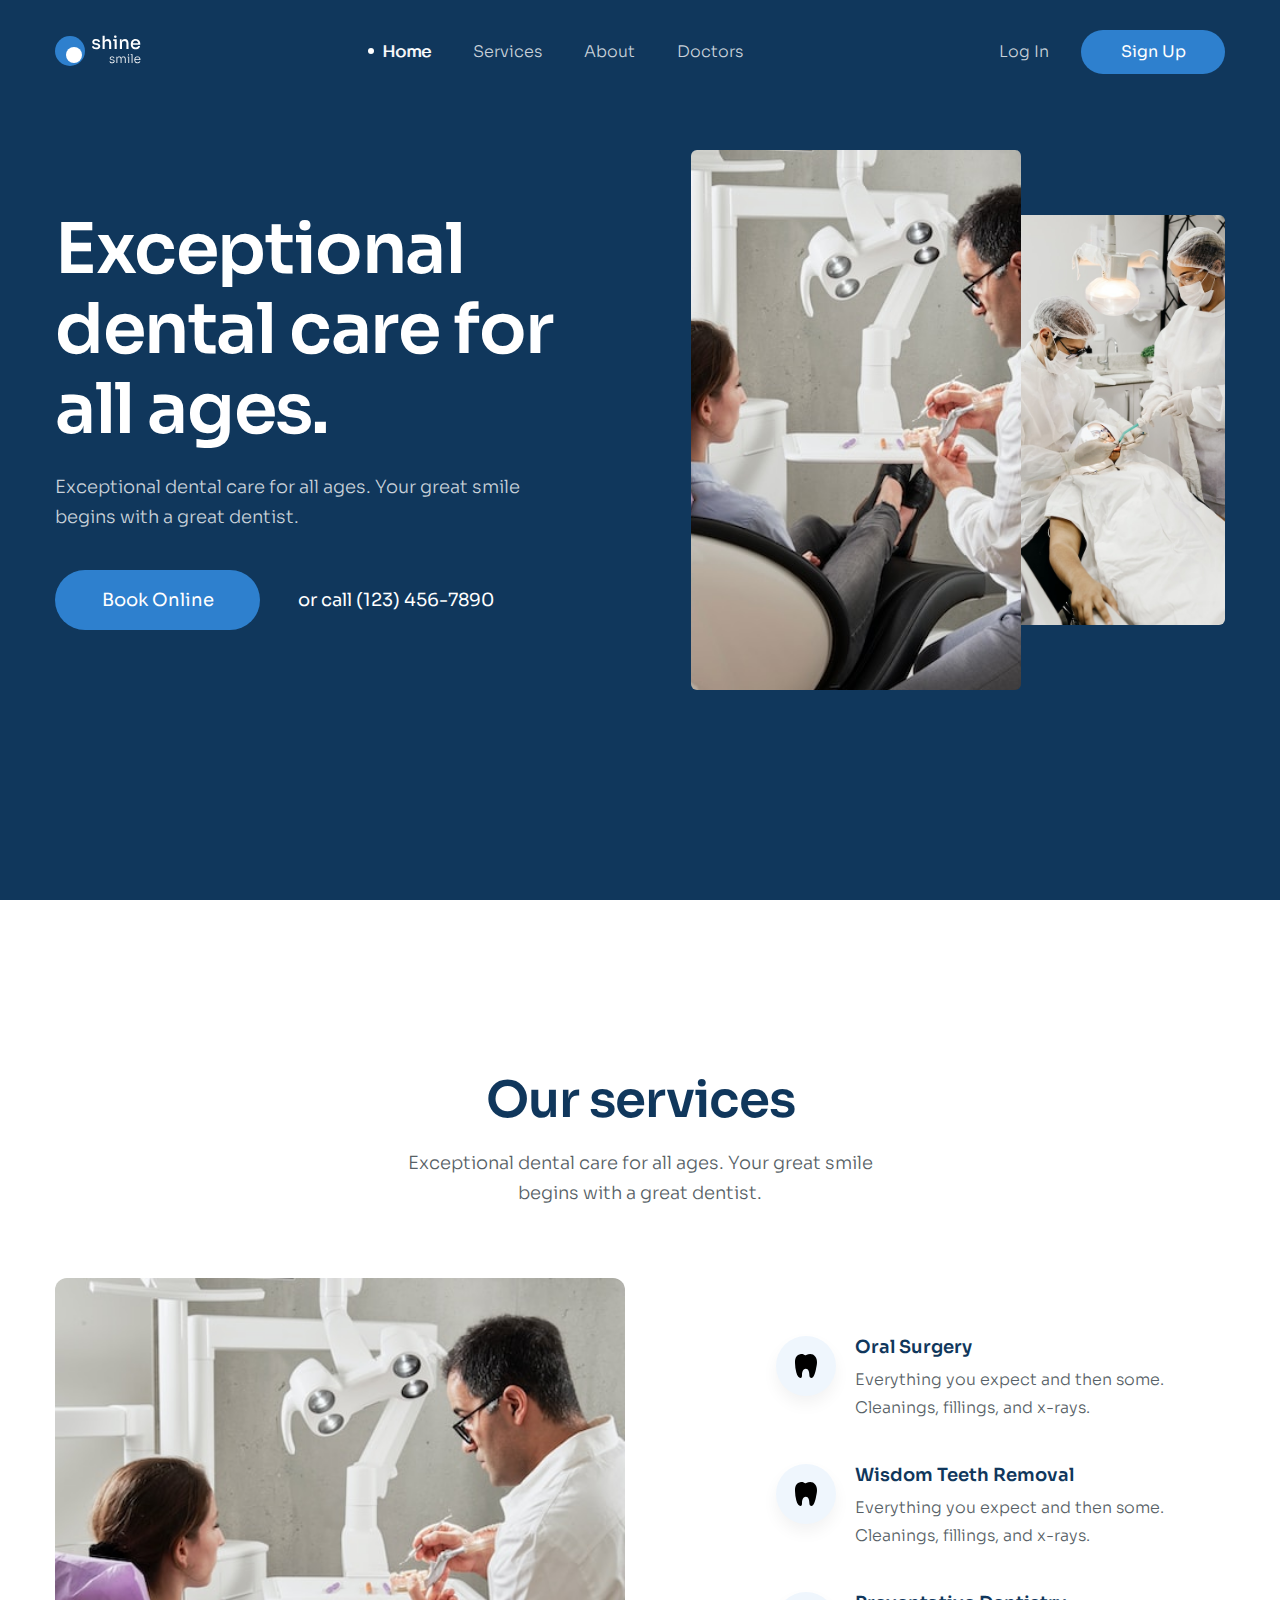
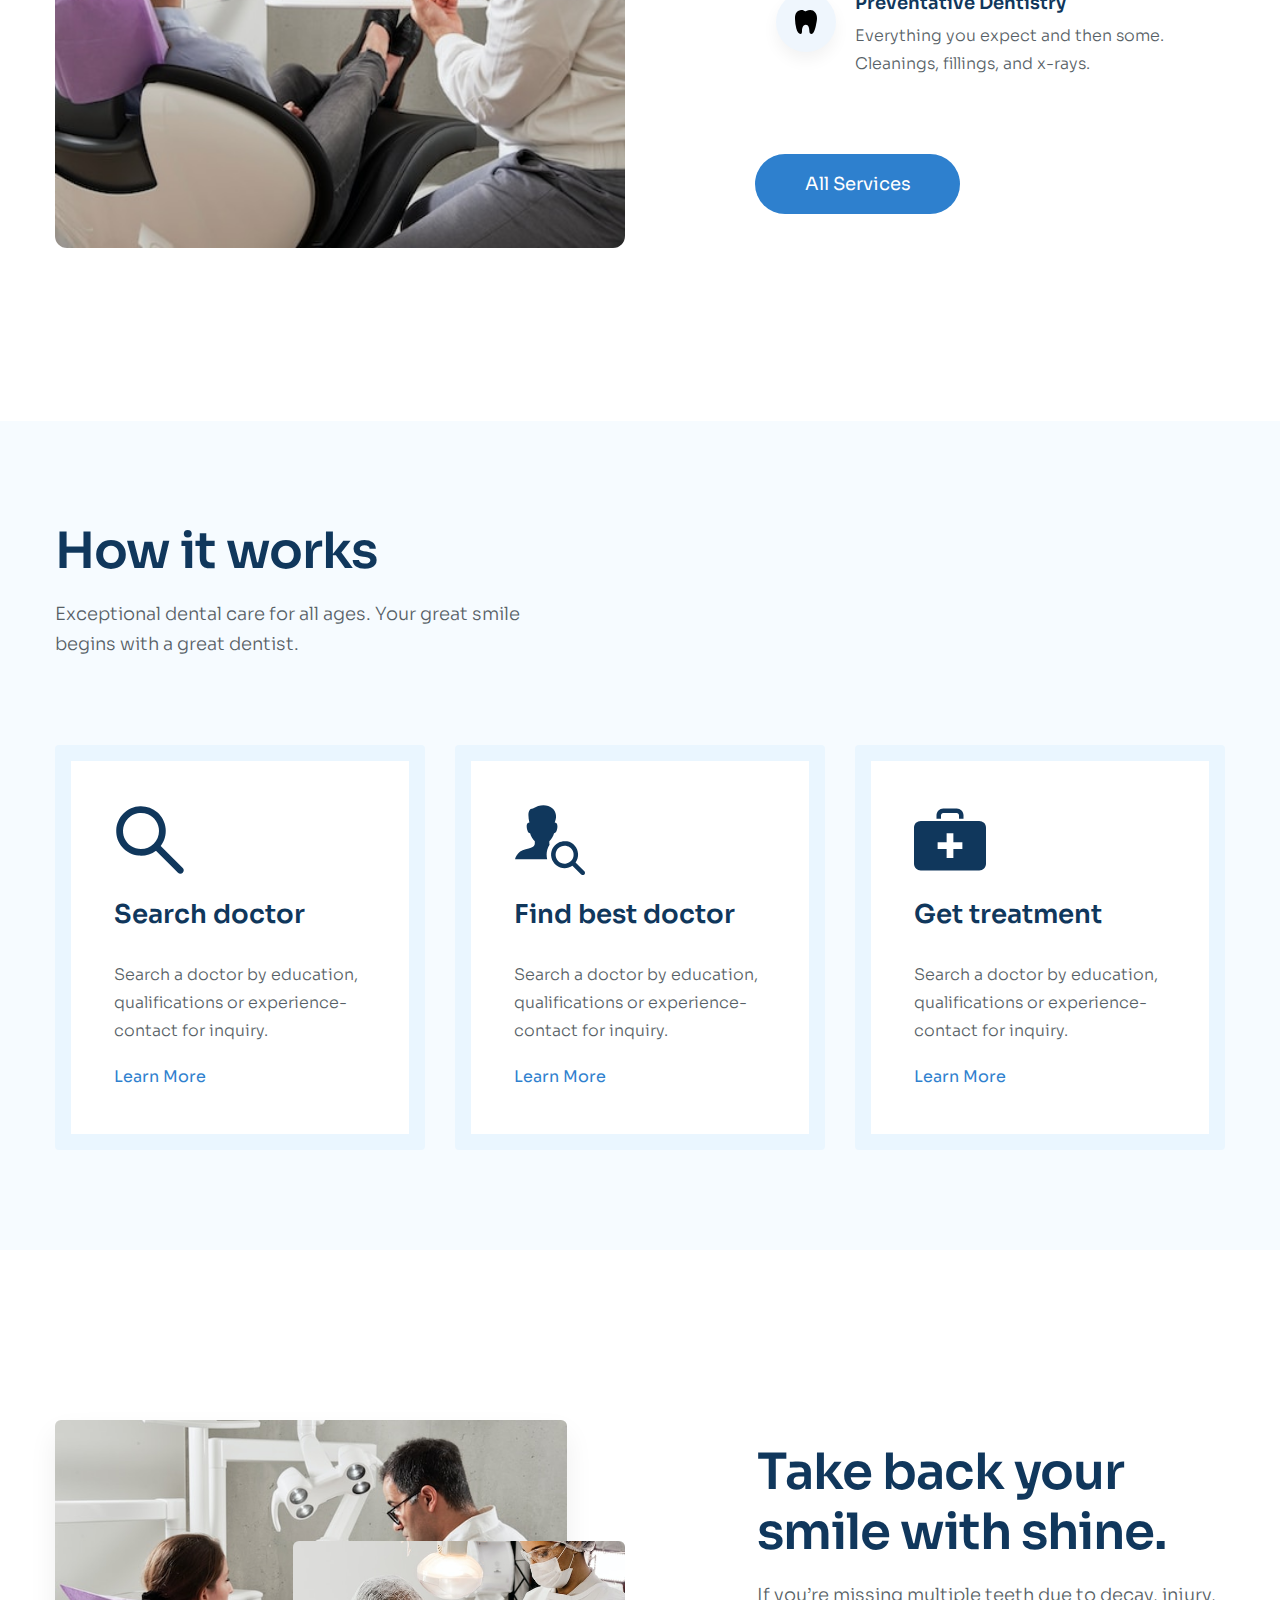
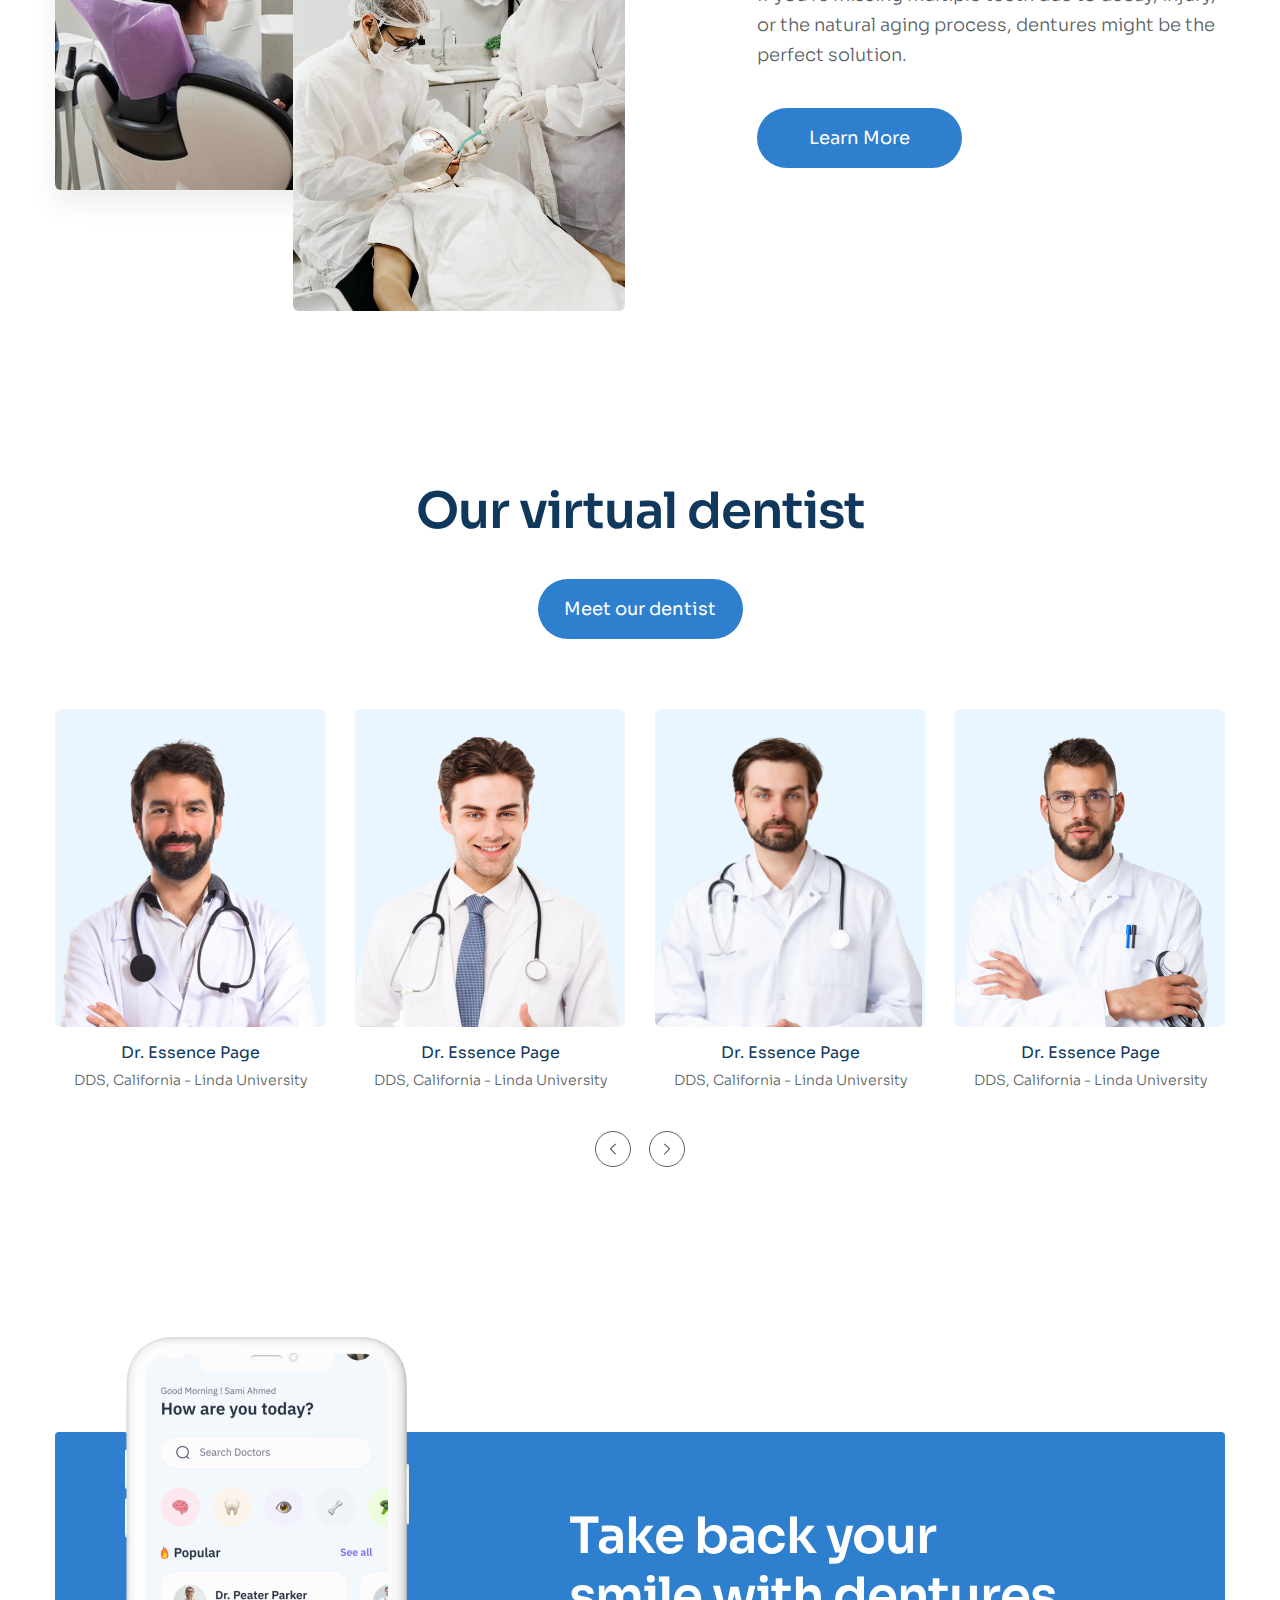
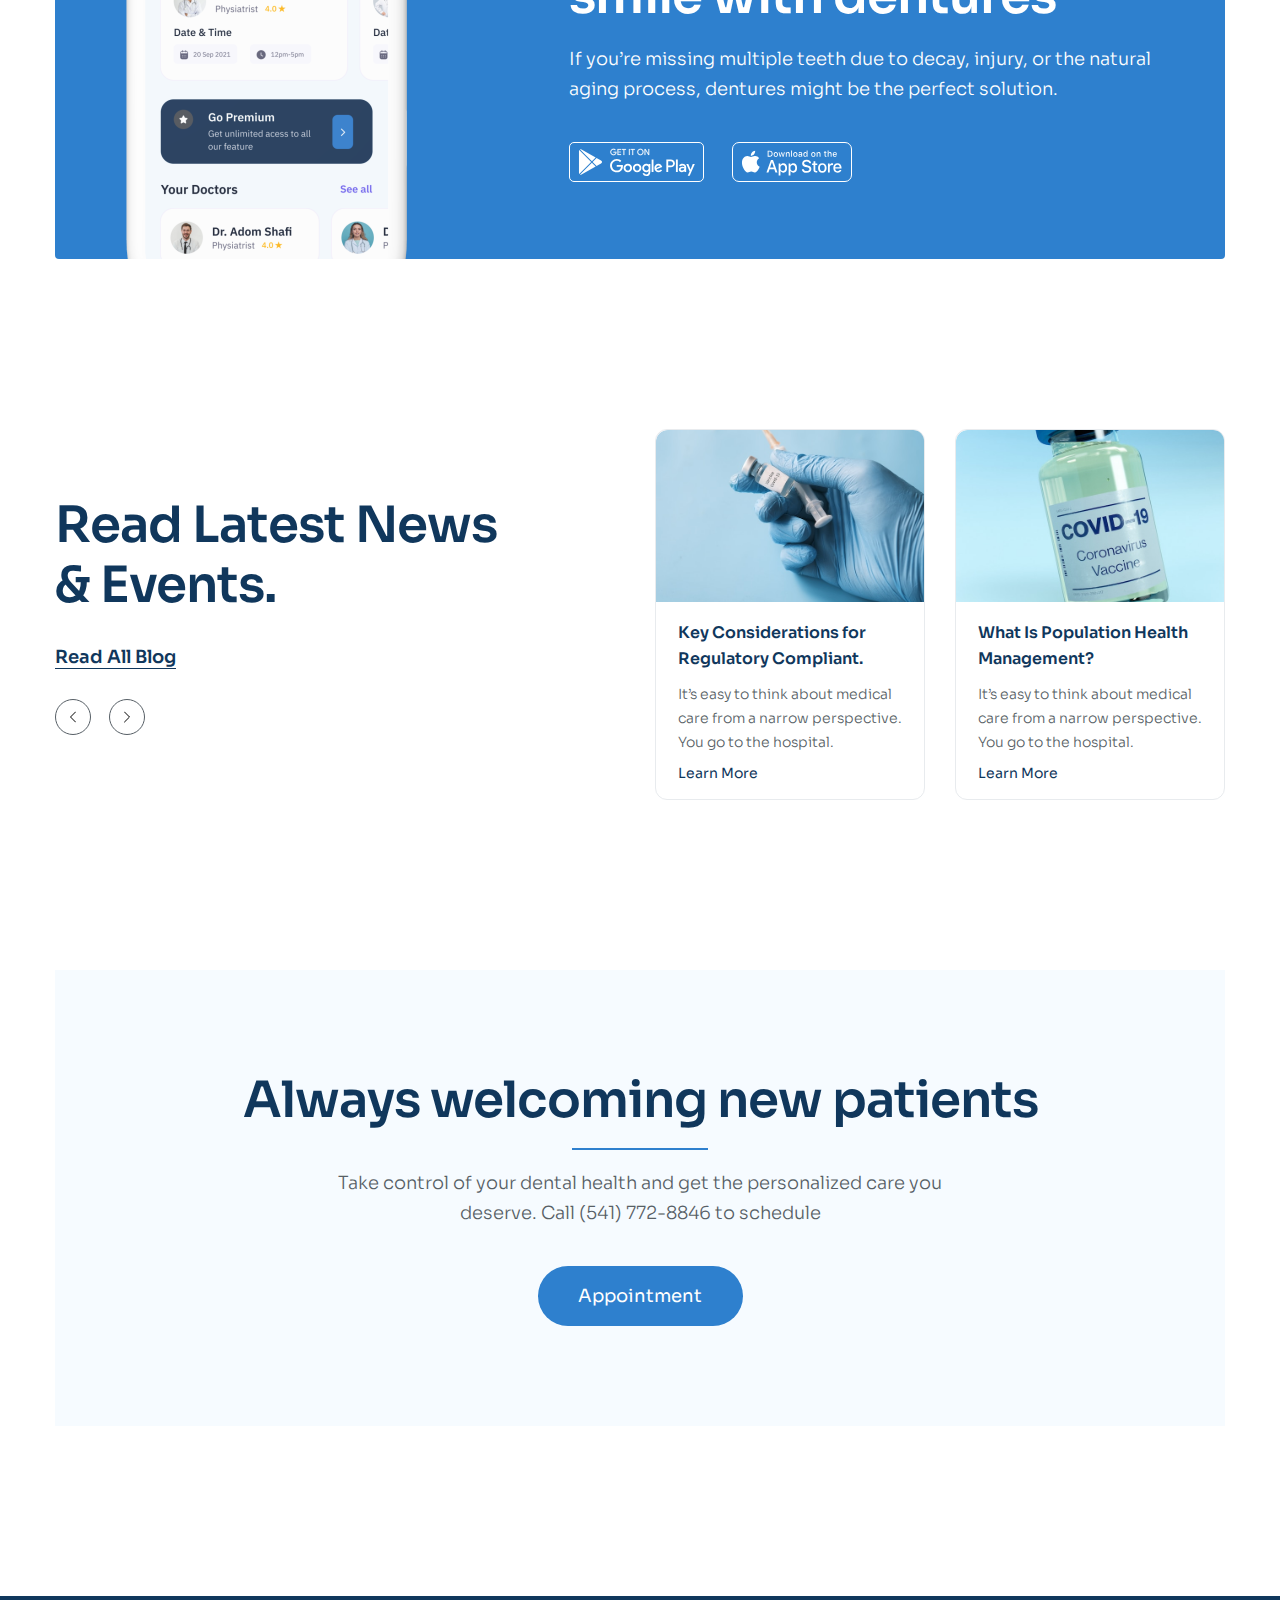
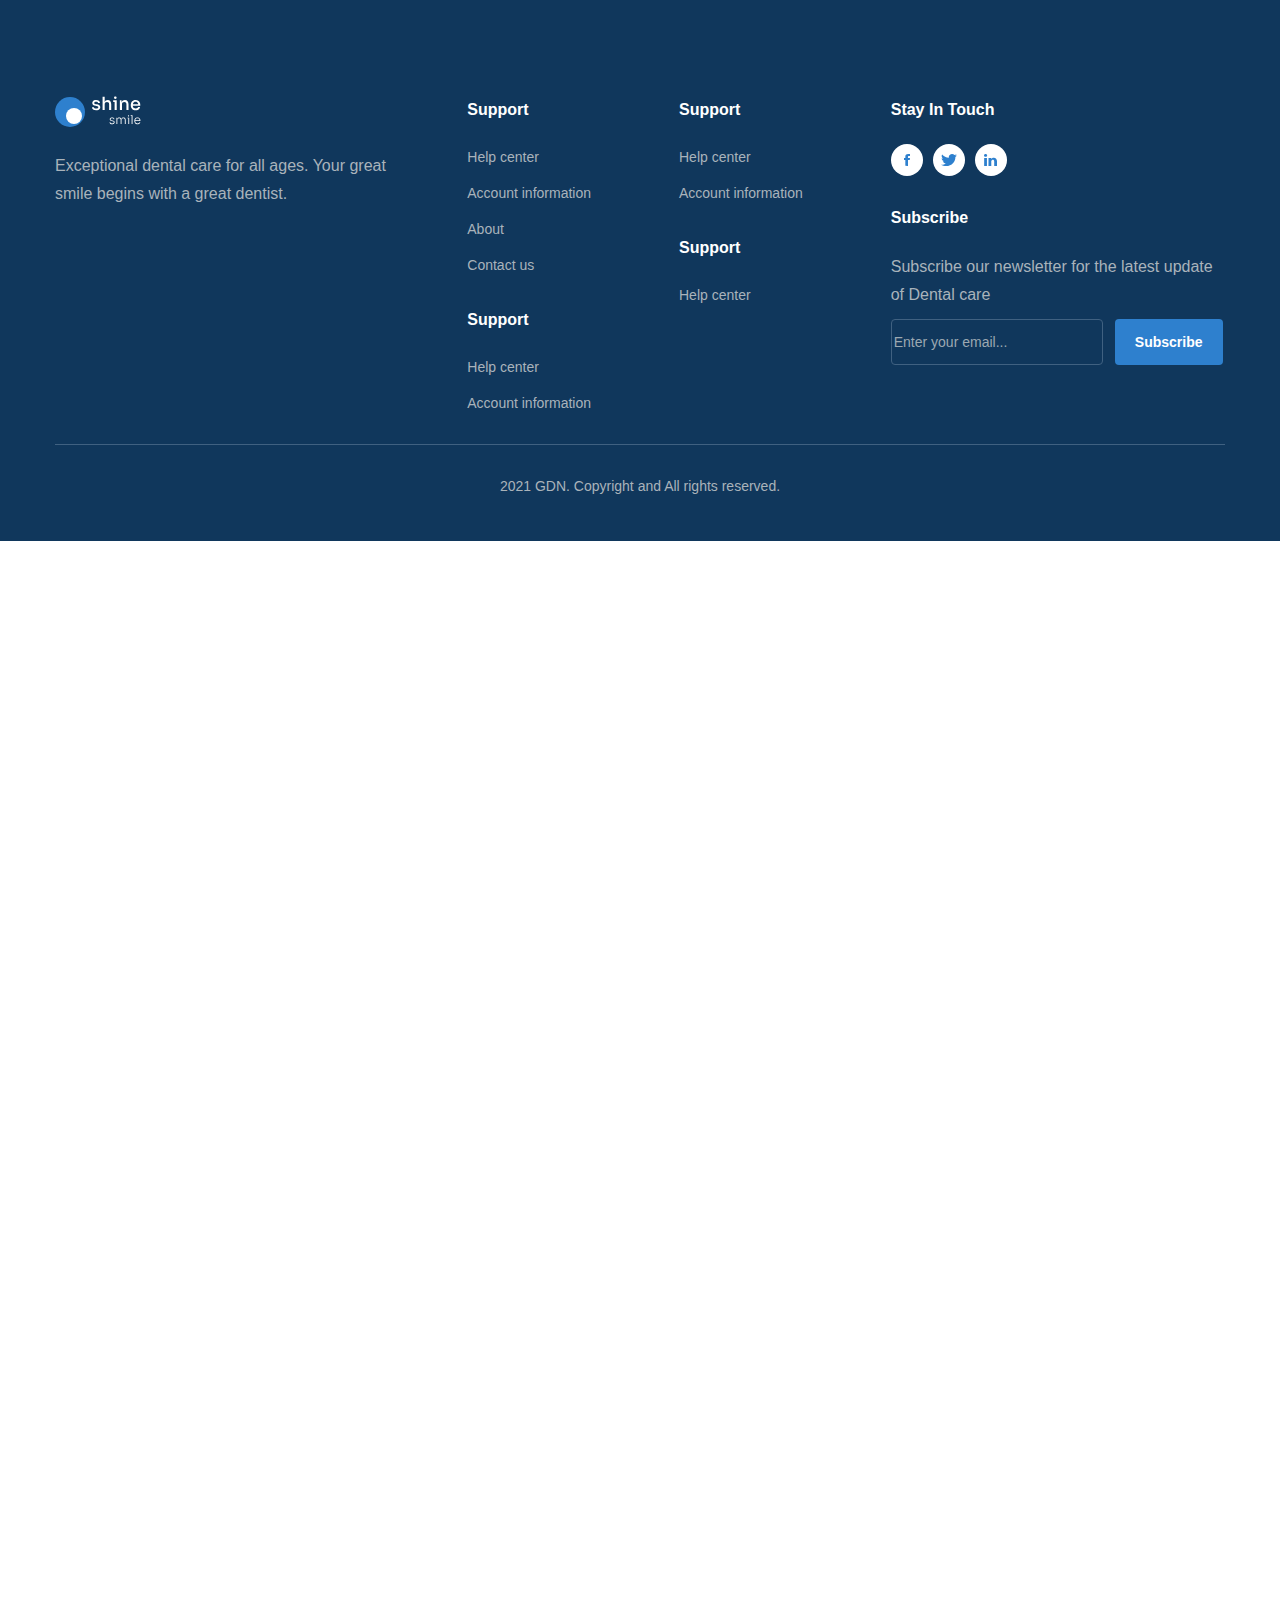
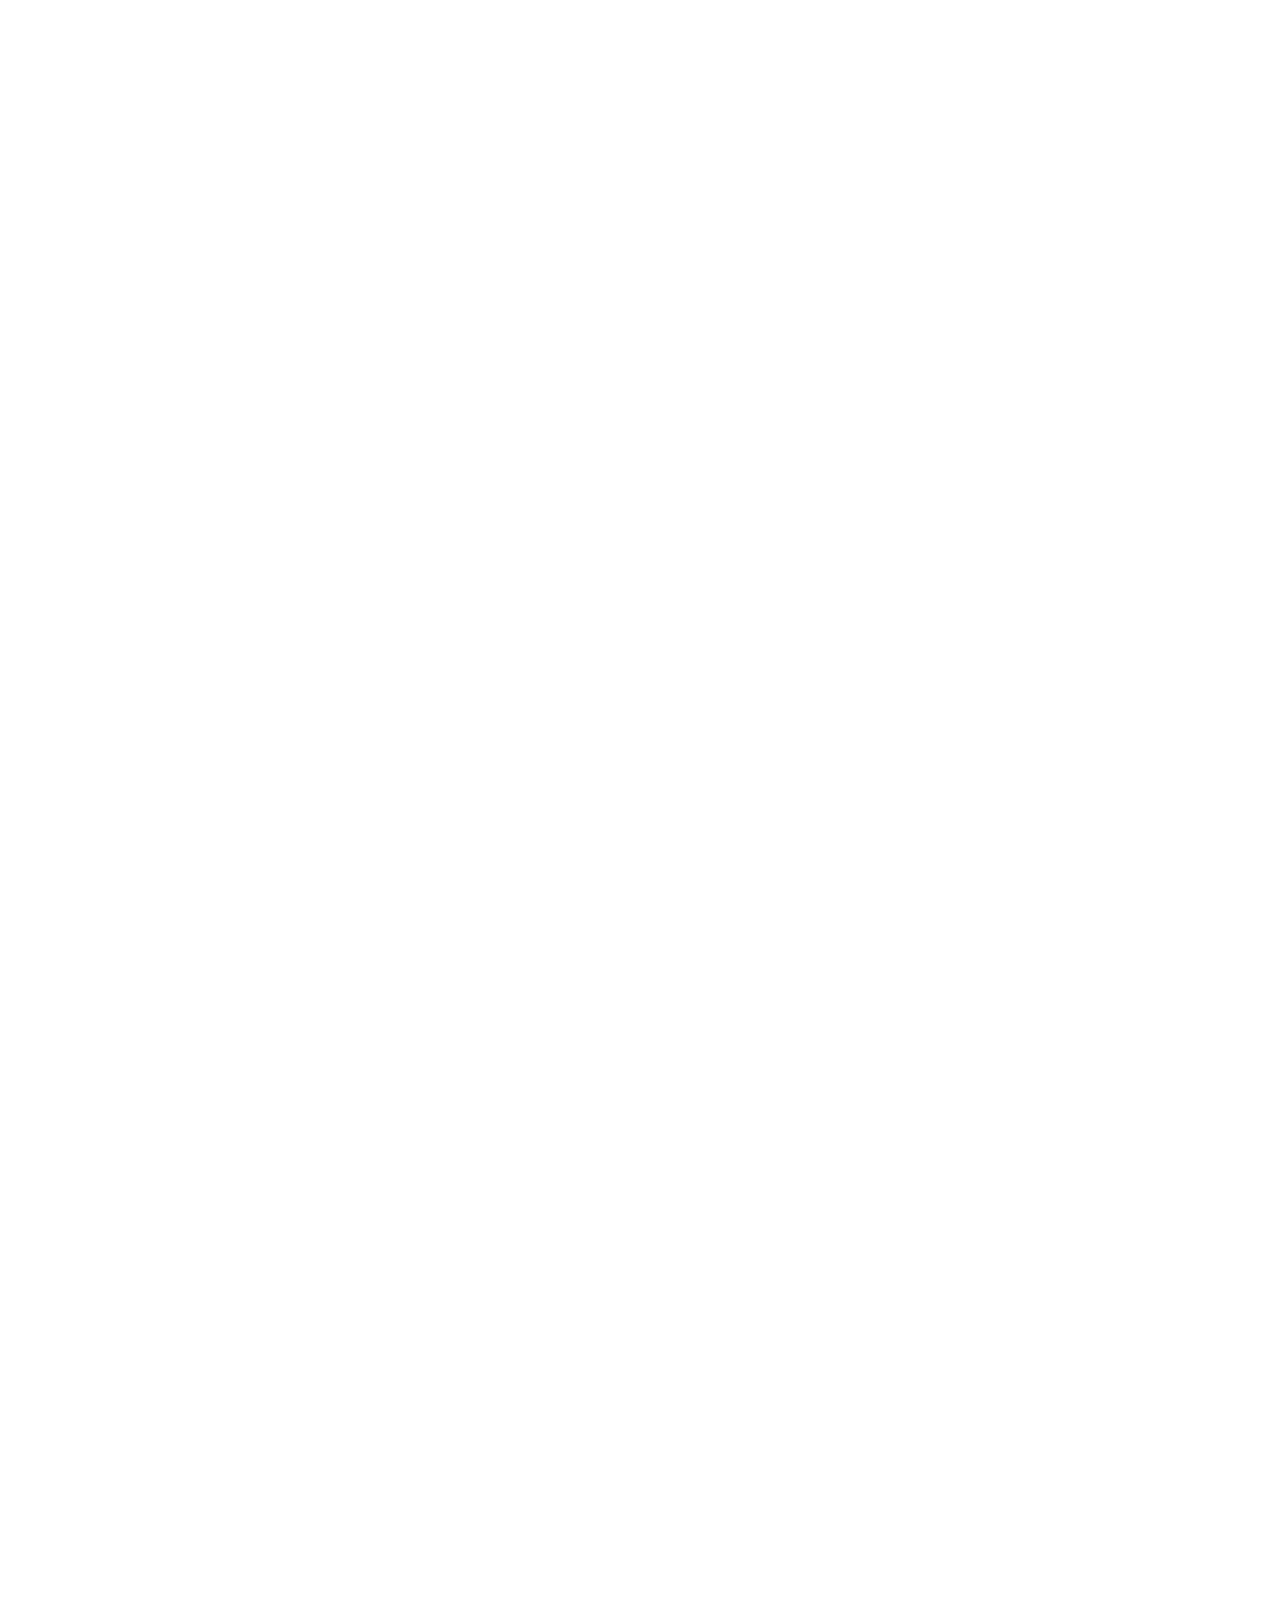
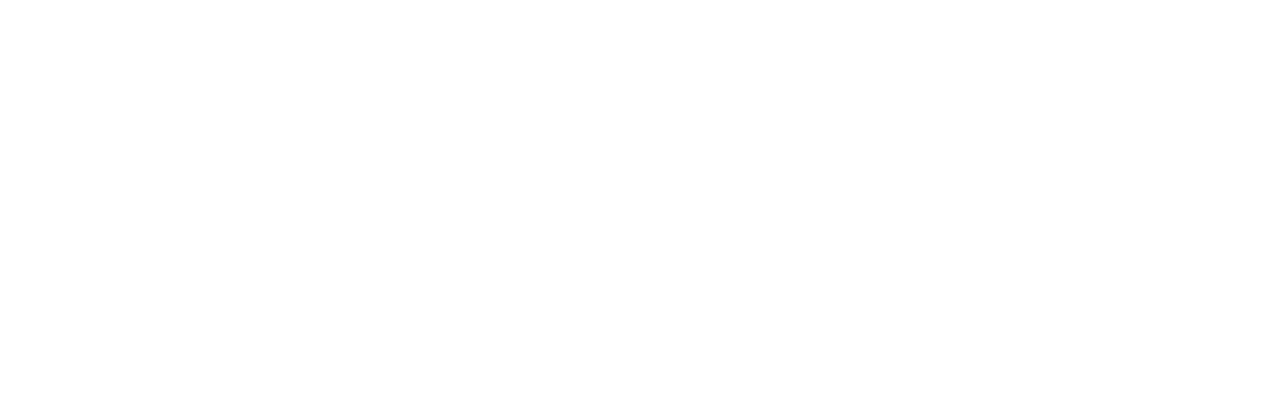
==== Practicle-2/index.html @ 22ab5b46 "#14 - Practicle 2: copyright" ====
<!DOCTYPE html>
<html lang="en">
  <head>
    <meta charset="UTF-8" />
    <meta name="viewport" content="width=device-width, initial-scale=1.0" />
    <!-- add favicon -->
    <link
      rel="apple-touch-icon"
      sizes="57x57"
      href="./assets/favicon/apple-icon-57x57.png"
    />
    <link
      rel="apple-touch-icon"
      sizes="60x60"
      href="./assets/favicon/apple-icon-60x60.png"
    />
    <link
      rel="apple-touch-icon"
      sizes="72x72"
      href="./assets/favicon/apple-icon-72x72.png"
    />
    <link
      rel="apple-touch-icon"
      sizes="76x76"
      href="./assets/favicon/apple-icon-76x76.png"
    />
    <link
      rel="apple-touch-icon"
      sizes="114x114"
      href="./assets/favicon/apple-icon-114x114.png"
    />
    <link
      rel="apple-touch-icon"
      sizes="120x120"
      href="./assets/favicon/apple-icon-120x120.png"
    />
    <link
      rel="apple-touch-icon"
      sizes="144x144"
      href="./assets/favicon/apple-icon-144x144.png"
    />
    <link
      rel="apple-touch-icon"
      sizes="152x152"
      href="./assets/favicon/apple-icon-152x152.png"
    />
    <link
      rel="apple-touch-icon"
      sizes="180x180"
      href="./assets/favicon/apple-icon-180x180.png"
    />
    <link
      rel="icon"
      type="image/png"
      sizes="192x192"
      href="./assets/favicon/android-icon-192x192.png"
    />
    <link
      rel="icon"
      type="image/png"
      sizes="32x32"
      href="./assets/favicon/favicon-32x32.png"
    />
    <link
      rel="icon"
      type="image/png"
      sizes="96x96"
      href="./assets/favicon/favicon-96x96.png"
    />
    <link
      rel="icon"
      type="image/png"
      sizes="16x16"
      href="./assets/favicon/favicon-16x16.png"
    />
    <link rel="manifest" href="./assets/favicon/manifest.json" />
    <meta name="msapplication-TileColor" content="#ffffff" />
    <meta
      name="msapplication-TileImage"
      content="./assets/favicon/ms-icon-144x144.png"
    />
    <meta name="theme-color" content="#ffffff" />
    <!-- embed fonts -->
    <link rel="preconnect" href="https://fonts.googleapis.com" />
    <link rel="preconnect" href="https://fonts.gstatic.com" crossorigin />
    <link
      href="https://fonts.googleapis.com/css2?family=Sora:wght@100..800&display=swap"
      rel="stylesheet"
    />

    <!-- reset css -->
    <link rel="stylesheet" href="./assets/css/reset.css" />
    <!-- styles css -->
    <link rel="stylesheet" href="./assets/css/style.css" />
    <title>Shine smile</title>
  </head>
  <body style="height: 10000px">
    <!-- header -->
    <header class="header">
      <div class="container">
        <div class="header-top">
          <!-- logo -->
          <a href="./"
            ><img src="./assets/img/logo.svg" alt="shine smile" class="logo"
          /></a>
          <!-- nav -->
          <nav class="navbar">
            <ul class="navbar__list">
              <li class="navbar__item">
                <a href="#!" class="navbar__link navbar__link--active">Home</a>
              </li>
              <li class="navbar__item">
                <a href="#!" class="navbar__link">Services</a>
              </li>
              <li class="navbar__item">
                <a href="#!" class="navbar__link">About</a>
              </li>
              <li class="navbar__item">
                <a href="#!" class="navbar__link">Doctors</a>
              </li>
            </ul>
          </nav>
          <!-- cta action -->
          <div class="header__action">
            <a href="#!" class="header__action--login">Log In</a>
            <a href="#!" class="btn header__action--signup">Sign Up</a>
          </div>
        </div>
        <!-- hero -->
        <section class="hero">
          <!-- hero left -->
          <section class="hero__content">
            <h1 class="hero__heading">Exceptional dental care for all ages.</h1>
            <p class="hero__desc">
              Exceptional dental care for all ages. Your great smile begins with
              a great dentist.
            </p>
            <div class="hero__row">
              <a href="#!" class="btn">Book Online</a>
              <span class="hero__phone">or call (123) 456-7890</span>
            </div>
          </section>

          <!-- hero right -->
          <div class="hero__media">
            <figure class="hero__images">
              <img
                src="./assets/img/hero-1.jpg"
                alt="Exceptional dental care for all ages."
                class="hero__img hero__img-large"
              />
              <img
                src="./assets/img/hero-2.jpg"
                alt="Exceptional dental care for all ages."
                class="hero__img hero__img-small"
              />
            </figure>
          </div>
        </section>
      </div>
    </header>
    <!-- main -->
    <main>
      <!-- our service -->
      <section class="service">
        <div class="container">
          <h2 class="service__heading section-heading">Our services</h2>
          <p class="service__desc section-desc">
            Exceptional dental care for all ages. Your great smile begins with a
            great dentist.
          </p>

          <div class="service__row">
            <!-- service left -->
            <figure>
              <img
                src="./assets/img/hero-1.jpg"
                alt="Our services"
                class="service__img"
              />
            </figure>
            <!-- service right -->
            <div class="service__list">
              <!-- item 1 -->
              <section class="service-item">
                <div class="service-item__icon">
                  <svg
                    xmlns="http://www.w3.org/2000/svg"
                    width="22"
                    height="24"
                    viewBox="0 0 22 24"
                    fill="none"
                  >
                    <path
                      d="M20.3598 2.63964C17.9506 -0.556131 14.2772 -0.568132 11.2481 1.10682C11.001 1.24657 10.7219 1.31411 10.4406 1.30222C10.1592 1.29033 9.88633 1.19945 9.65105 1.03931C8.49552 0.245717 7.29036 -0.316477 5.13904 0.207462C0.623408 1.3071 0 4.90379 0 8.99816C0.0797353 12.1602 0.500857 15.3032 1.25551 18.3683C2.11836 22.0168 3.90382 24 5.43354 24C6.96326 24 7.00963 22.2204 7.00963 20.8016C7.00963 19.2009 7.39505 14.8009 10.8642 14.8009C13.5317 14.8009 14.3333 18.4013 14.3333 20.8016C14.3329 23.095 15.1722 24 16.6628 24C19.5267 24 20.9796 15.3938 21.3719 13.1237C21.7642 10.8535 22.9882 6.12569 20.3598 2.63964Z"
                      fill="currentColor"
                    />
                  </svg>
                </div>
                <div class="service-item__body">
                  <div class="service-item__heading">Oral Surgery</div>
                  <div class="service-item__desc">
                    Everything you expect and then some. Cleanings, fillings,
                    and x-rays.
                  </div>
                </div>
              </section>

              <!-- item 2 -->
              <section class="service-item">
                <div class="service-item__icon">
                  <svg
                    xmlns="http://www.w3.org/2000/svg"
                    width="22"
                    height="24"
                    viewBox="0 0 22 24"
                    fill="none"
                  >
                    <path
                      d="M20.3598 2.63964C17.9506 -0.556131 14.2772 -0.568132 11.2481 1.10682C11.001 1.24657 10.7219 1.31411 10.4406 1.30222C10.1592 1.29033 9.88633 1.19945 9.65105 1.03931C8.49552 0.245717 7.29036 -0.316477 5.13904 0.207462C0.623408 1.3071 0 4.90379 0 8.99816C0.0797353 12.1602 0.500857 15.3032 1.25551 18.3683C2.11836 22.0168 3.90382 24 5.43354 24C6.96326 24 7.00963 22.2204 7.00963 20.8016C7.00963 19.2009 7.39505 14.8009 10.8642 14.8009C13.5317 14.8009 14.3333 18.4013 14.3333 20.8016C14.3329 23.095 15.1722 24 16.6628 24C19.5267 24 20.9796 15.3938 21.3719 13.1237C21.7642 10.8535 22.9882 6.12569 20.3598 2.63964Z"
                      fill="currentColor"
                    />
                  </svg>
                </div>
                <div class="service-item__body">
                  <div class="service-item__heading">Wisdom Teeth Removal</div>
                  <div class="service-item__desc">
                    Everything you expect and then some. Cleanings, fillings,
                    and x-rays.
                  </div>
                </div>
              </section>

              <!-- item 3 -->
              <section class="service-item">
                <div class="service-item__icon">
                  <svg
                    xmlns="http://www.w3.org/2000/svg"
                    width="22"
                    height="24"
                    viewBox="0 0 22 24"
                    fill="none"
                  >
                    <path
                      d="M20.3598 2.63964C17.9506 -0.556131 14.2772 -0.568132 11.2481 1.10682C11.001 1.24657 10.7219 1.31411 10.4406 1.30222C10.1592 1.29033 9.88633 1.19945 9.65105 1.03931C8.49552 0.245717 7.29036 -0.316477 5.13904 0.207462C0.623408 1.3071 0 4.90379 0 8.99816C0.0797353 12.1602 0.500857 15.3032 1.25551 18.3683C2.11836 22.0168 3.90382 24 5.43354 24C6.96326 24 7.00963 22.2204 7.00963 20.8016C7.00963 19.2009 7.39505 14.8009 10.8642 14.8009C13.5317 14.8009 14.3333 18.4013 14.3333 20.8016C14.3329 23.095 15.1722 24 16.6628 24C19.5267 24 20.9796 15.3938 21.3719 13.1237C21.7642 10.8535 22.9882 6.12569 20.3598 2.63964Z"
                      fill="currentColor"
                    />
                  </svg>
                </div>
                <div class="service-item__body">
                  <div class="service-item__heading">
                    Preventative Dentistry
                  </div>
                  <div class="service-item__desc">
                    Everything you expect and then some. Cleanings, fillings,
                    and x-rays.
                  </div>
                </div>
              </section>
              <a href="#!" class="btn service__btn">All Services</a>
            </div>
          </div>
        </div>
      </section>
      <!-- work -->
      <section class="work">
        <div class="container">
          <h2 class="section-heading">How it works</h2>
          <p class="section-desc work__desc">
            Exceptional dental care for all ages. Your great smile begins with a
            great dentist.
          </p>

          <div class="work__list">
            <!-- work item 1 -->
            <section class="work-item">
              <img
                src="./assets/img/Orion_search.svg"
                alt=""
                class="work-item__icon"
              />
              <h3 class="work-item__heading">Search doctor</h3>
              <p class="work-item__desc">
                Search a doctor by education, qualifications or
                experience-contact for inquiry.
              </p>
              <a href="#!" class="work-item__more">Learn More</a>
            </section>

            <!-- work item 2 -->
            <section class="work-item">
              <img
                src="./assets/img/Orion_find-user.svg"
                alt=""
                class="work-item__icon"
              />
              <h3 class="work-item__heading">Find best doctor</h3>
              <p class="work-item__desc">
                Search a doctor by education, qualifications or
                experience-contact for inquiry.
              </p>
              <a href="#!" class="work-item__more">Learn More</a>
            </section>

            <!-- work item 3 -->
            <section class="work-item">
              <img
                src="./assets/img/Orion_first-aid-kit.svg"
                alt=""
                class="work-item__icon"
              />
              <h3 class="work-item__heading">Get treatment</h3>
              <p class="work-item__desc">
                Search a doctor by education, qualifications or
                experience-contact for inquiry.
              </p>
              <a href="#!" class="work-item__more">Learn More</a>
            </section>
          </div>
        </div>
      </section>
      <!-- about -->
      <section class="about">
        <div class="container">
          <div class="about-row">
            <!-- about left -->
            <div class="about__media">
              <figure class="about__img">
                <img
                  src="./assets/img/hero-1.jpg"
                  alt=""
                  class="about__img--big"
                />
                <img
                  src="./assets/img/hero-2.jpg"
                  alt=""
                  class="about__img--small"
                />
              </figure>
            </div>
            <!-- about right -->
            <section class="about-content">
              <h2 class="section-heading">Take back your smile with shine.</h2>
              <p class="section-desc">
                If you’re missing multiple teeth due to decay, injury, or the
                natural aging process, dentures might be the perfect solution.
              </p>
              <a href="#!" class="btn about-content__btn">Learn More</a>
            </section>
          </div>
        </div>
      </section>
      <!-- team -->
      <section class="team">
        <div class="container">
          <div class="team-header">
            <h2 class="section-heading">Our virtual dentist</h2>
            <a href="#!" class="btn team__cta">Meet our dentist</a>
          </div>

          <div class="team__list">
            <!-- item 1 -->
            <article class="team-item">
              <div class="team-item__img-bg">
                <img
                  src="./assets/img/doc1.png"
                  alt="Dr. Essence Page"
                  class="team-item__thumb"
                />
              </div>

              <h3 class="team-item__name">Dr. Essence Page</h3>
              <p class="team-item__desc">DDS, California - Linda University</p>
            </article>

            <!-- item 2 -->
            <article class="team-item">
              <div class="team-item__img-bg">
                <img
                  src="./assets/img/doc2.png"
                  alt="Dr. Essence Page"
                  class="team-item__thumb"
                />
              </div>

              <h3 class="team-item__name">Dr. Essence Page</h3>
              <p class="team-item__desc">DDS, California - Linda University</p>
            </article>

            <!-- item 3 -->
            <article class="team-item">
              <div class="team-item__img-bg">
                <img
                  src="./assets/img/doc3.png"
                  alt="Dr. Essence Page"
                  class="team-item__thumb"
                />
              </div>

              <h3 class="team-item__name">Dr. Essence Page</h3>
              <p class="team-item__desc">DDS, California - Linda University</p>
            </article>

            <!-- item 4 -->
            <article class="team-item">
              <div class="team-item__img-bg">
                <img
                  src="./assets/img/doc4.png"
                  alt="Dr. Essence Page"
                  class="team-item__thumb"
                />
              </div>

              <h3 class="team-item__name">Dr. Essence Page</h3>
              <p class="team-item__desc">DDS, California - Linda University</p>
            </article>
          </div>

          <div class="control team__control">
            <!-- previous -->
            <button class="control__btn">
              <svg
                class="control-icon"
                xmlns="http://www.w3.org/2000/svg"
                width="6"
                height="12"
                viewBox="0 0 6 12"
                fill="none"
              >
                <path
                  d="M5.5 1L0.5 6L5.5 11"
                  stroke="currentColor"
                  stroke-linecap="round"
                  stroke-linejoin="round"
                />
              </svg>
            </button>
            <!-- next -->
            <button class="control__btn">
              <svg
                class="control-icon control-icon--next"
                xmlns="http://www.w3.org/2000/svg"
                width="6"
                height="12"
                viewBox="0 0 6 12"
                fill="none"
              >
                <path
                  d="M5.5 1L0.5 6L5.5 11"
                  stroke="currentColor"
                  stroke-linecap="round"
                  stroke-linejoin="round"
                />
              </svg>
            </button>
          </div>
        </div>
      </section>
      <!-- install mobile -->
      <section class="install">
        <div class="container">
          <div class="install__inner">
            <!-- install left -->
            <figure>
              <img
                src="./assets/img/Rectangle.png"
                alt=""
                class="install__img"
              />
            </figure>
            <!-- install right -->
            <section class="install__content">
              <h2 class="section-heading install__heading">
                Take back your smile with dentures
              </h2>
              <p class="install__desc">
                If you’re missing multiple teeth due to decay, injury, or the
                natural aging process, dentures might be the perfect solution.
              </p>
              <div class="install__row">
                <a href="#!">
                  <img
                    src="./assets/img/Googleplay.svg"
                    alt=""
                    class="install__btn-img"
                  />
                </a>
                <a href="#!">
                  <img
                    src="./assets/img/Appstore.svg"
                    alt=""
                    class="install__btn-img"
                  />
                </a>
              </div>
            </section>
          </div>
        </div>
      </section>
      <!-- blog -->
      <section class="blog">
        <div class="container">
          <div class="blog__inner">
            <!-- left blog -->
            <section class="blog__content">
              <h2 class="section-heading blog__heading">
                Read Latest News & Events.
              </h2>
              <a href="#!" class="blog__more">Read All Blog</a>

              <div class="control blog__control">
                <!-- previous -->
                <button class="control__btn">
                  <svg
                    class="control-icon"
                    xmlns="http://www.w3.org/2000/svg"
                    width="6"
                    height="12"
                    viewBox="0 0 6 12"
                    fill="none"
                  >
                    <path
                      d="M5.5 1L0.5 6L5.5 11"
                      stroke="currentColor"
                      stroke-linecap="round"
                      stroke-linejoin="round"
                    />
                  </svg>
                </button>
                <!-- next -->
                <button class="control__btn">
                  <svg
                    class="control-icon control-icon--next"
                    xmlns="http://www.w3.org/2000/svg"
                    width="6"
                    height="12"
                    viewBox="0 0 6 12"
                    fill="none"
                  >
                    <path
                      d="M5.5 1L0.5 6L5.5 11"
                      stroke="currentColor"
                      stroke-linecap="round"
                      stroke-linejoin="round"
                    />
                  </svg>
                </button>
              </div>
            </section>
            <!-- right blog -->
            <div class="blog__list">
              <!-- item 1 -->
              <article class="blog-item">
                <figure class="blog-item__wrap">
                  <img
                    src="./assets/img/vac1.jpg"
                    alt="Key Considerations for Regulatory
                            Compliant."
                    class="blog-item__thumb"
                  />
                </figure>
                <section class="blog-item__body">
                  <h3>
                    <a href="#!" class="blog-item__heading"
                      >Key Considerations for Regulatory Compliant.</a
                    >
                  </h3>
                  <p class="blog-item__desc">
                    It’s easy to think about medical care from a narrow
                    perspective. You go to the hospital.
                  </p>
                  <a href="#!" class="blog-item__more">Learn More</a>
                </section>
              </article>

              <!-- item 2 -->
              <article class="blog-item">
                <figure class="blog-item__wrap">
                  <img
                    src="./assets/img/vac2.jpg"
                    alt="Key Considerations for Regulatory
                            Compliant."
                    class="blog-item__thumb"
                  />
                </figure>
                <section class="blog-item__body">
                  <h3>
                    <a href="#!" class="blog-item__heading"
                      >What Is Population Health Management?</a
                    >
                  </h3>
                  <p class="blog-item__desc">
                    It’s easy to think about medical care from a narrow
                    perspective. You go to the hospital.
                  </p>
                  <a href="#!" class="blog-item__more">Learn More</a>
                </section>
              </article>
            </div>
          </div>
        </div>
      </section>
      <!-- appointment -->
      <section class="appointment">
        <div class="container">
          <div class="appointment__inner">
            <h2 class="section-heading appointment__heading">
              Always welcoming new patients
            </h2>
            <p class="section-desc appointment__desc">
              Take control of your dental health and get the personalized care
              you deserve. Call (541) 772-8846 to schedule
            </p>
            <a href="#!" class="btn appointment__btn">Appointment</a>
          </div>
        </div>
      </section>
    </main>
    <!-- footer -->
    <section class="footer">
      <div class="container">
        <!-- top footer -->
        <div class="footer__top">
          <!-- column 1 -->
          <div class="footer__column">
            <!-- logo -->
            <a href="./"
              ><img src="./assets/img/logo.svg" alt="shine smile" class="logo"
            /></a>
            <p class="footer__desc">
              Exceptional dental care for all ages. Your great smile begins with
              a great dentist.
            </p>
          </div>
          <!-- column 2 -->
          <div class="footer__column">
            <h3 class="footer__heading">Support</h3>
            <ul class="footer__list">
              <li class="footer__item">
                <a href="#!" class="footer__link">Help center</a>
              </li>
              <li class="footer__item">
                <a href="#!" class="footer__link">Account information</a>
              </li>
              <li class="footer__item">
                <a href="#!" class="footer__link">About</a>
              </li>
              <li class="footer__item">
                <a href="#!" class="footer__link">Contact us</a>
              </li>
            </ul>
            <h3 class="footer__heading">Support</h3>
            <ul class="footer__list">
              <li class="footer__item">
                <a href="#!" class="footer__link">Help center</a>
              </li>
              <li class="footer__item">
                <a href="#!" class="footer__link">Account information</a>
              </li>
            </ul>
          </div>
          <!-- column 3 -->
          <div class="footer__column">
            <h3 class="footer__heading">Support</h3>
            <ul class="footer__list">
              <li class="footer__item">
                <a href="#!" class="footer__link">Help center</a>
              </li>
              <li class="footer__item">
                <a href="#!" class="footer__link">Account information</a>
              </li>
            </ul>

            <h3 class="footer__heading">Support</h3>
            <ul class="footer__list">
              <li class="footer__item">
                <a href="#!" class="footer__link">Help center</a>
              </li>
            </ul>
          </div>
          <!-- column 4 -->
          <div class="footer__column">
            <h3 class="footer__heading">Stay In Touch</h3>
            <div class="footer__social">
              <a href="#!" class="footer__social-btn">
                <svg
                  xmlns="http://www.w3.org/2000/svg"
                  width="6"
                  height="12"
                  viewBox="0 0 6 12"
                  fill="none"
                >
                  <path
                    d="M3.98981 11.9358V6.0302H5.76473L6 3.9517H3.98981L3.9928 2.91132C3.9928 2.3692 4.0477 2.07885 4.87783 2.07885H5.98755V0H4.21224C2.07977 0 1.32931 1.00825 1.32931 2.70405V3.95186H0V6.03055H1.32931V11.8521C1.84718 11.9489 2.38257 12 2.93075 12C3.28487 12 3.63863 11.9786 3.98981 11.9358Z"
                    fill="currentColor"
                  />
                </svg>
              </a>
              <a href="#!" class="footer__social-btn">
                <svg
                  xmlns="http://www.w3.org/2000/svg"
                  width="16"
                  height="12"
                  viewBox="0 0 16 12"
                  fill="none"
                >
                  <path
                    d="M16 1.42062C15.405 1.66154 14.771 1.82123 14.11 1.89877C14.79 1.524 15.309 0.935077 15.553 0.225231C14.919 0.574154 14.219 0.820615 13.473 0.958154C12.871 0.366462 12.013 0 11.077 0C9.261 0 7.799 1.36062 7.799 3.02862C7.799 3.26862 7.821 3.49938 7.875 3.71908C5.148 3.59631 2.735 2.38985 1.114 0.552C0.831 1.00523 0.665 1.524 0.665 2.08246C0.665 3.13108 1.25 4.06062 2.122 4.59877C1.595 4.58954 1.078 4.44831 0.64 4.22585C0.64 4.23508 0.64 4.24708 0.64 4.25908C0.64 5.73046 1.777 6.95262 3.268 7.23415C3.001 7.30154 2.71 7.33385 2.408 7.33385C2.198 7.33385 1.986 7.32277 1.787 7.28215C2.212 8.48123 3.418 9.36277 4.852 9.39138C3.736 10.1972 2.319 10.6828 0.785 10.6828C0.516 10.6828 0.258 10.6717 0 10.6412C1.453 11.5062 3.175 12 5.032 12C11.068 12 14.368 7.38462 14.368 3.384C14.368 3.25015 14.363 3.12092 14.356 2.99262C15.007 2.56615 15.554 2.03354 16 1.42062Z"
                    fill="currentColor"
                  />
                </svg>
              </a>
              <a href="#!" class="footer__social-btn">
                <svg
                  xmlns="http://www.w3.org/2000/svg"
                  width="13"
                  height="12"
                  viewBox="0 0 13 12"
                  fill="none"
                >
                  <path
                    d="M0 1.39394C0 0.989891 0.146401 0.656558 0.439189 0.393939C0.731978 0.131309 1.11262 0 1.58108 0C2.04119 0 2.41344 0.129285 2.69788 0.387879C2.99066 0.654545 3.13707 1.00201 3.13707 1.4303C3.13707 1.81818 2.99486 2.14141 2.71042 2.4C2.41764 2.66667 2.03282 2.8 1.55598 2.8H1.54344C1.08333 2.8 0.711072 2.66667 0.426641 2.4C0.142209 2.13333 0 1.79798 0 1.39394ZM0.163127 12V3.90303H2.94884V12H0.163127ZM4.49228 12H7.27799V7.47879C7.27799 7.19595 7.31146 6.97777 7.37838 6.82424C7.49549 6.54949 7.67326 6.31716 7.91168 6.12727C8.1501 5.93737 8.44916 5.84242 8.80888 5.84242C9.74582 5.84242 10.2143 6.45252 10.2143 7.67273V12H13V7.35758C13 6.16161 12.7072 5.25455 12.1216 4.63636C11.536 4.01818 10.7622 3.70909 9.80019 3.70909C8.72104 3.70909 7.88031 4.15758 7.27799 5.05455V5.07879H7.26544L7.27799 5.05455V3.90303H4.49228C4.509 4.16161 4.51737 4.96565 4.51737 6.31515C4.51737 7.66464 4.509 9.55959 4.49228 12Z"
                    fill="currentColor"
                  />
                </svg>
              </a>
            </div>

            <h3 class="footer__heading">Subscribe</h3>
            <p class="footer__desc">
              Subscribe our newsletter for the latest update of Dental care
            </p>

            <form class="footer-form" action="">
              <input
                type="email"
                class="footer-form__input"
                placeholder="Enter your email..."
              />
              <button class="footer-form__submit">Subscribe</button>
            </form>
          </div>
        </div>
        <!-- copyright -->
        <div class="footer__copyright">
          <p class="footer__copyright-text">
            2021 GDN. Copyright and All rights reserved.
          </p>
        </div>
      </div>
    </section>
  </body>
</html>
---- Practicle-2/assets/css/style.css ----
* {
  box-sizing: border-box;
}

:root {
  --header-bg: #10375c;
}

html {
  font-size: 62.5%;
}
body {
  font-size: 1.6rem;
  font-family: "Sora", sans-serif;
}
/* ============== common ================= */
input,
textarea,
select,
button {
  font-family: inherit;
  font-size: inherit;
}

.container {
  width: 1170px;
  max-width: calc(100% - 48px);
  margin: 0 auto;
}

a {
  text-decoration: none;
}

.btn {
  display: inline-block;
  min-width: 205px;
  line-height: 60px;
  background: #2e80ce;
  color: #fff;
  text-align: center;
  font-size: 1.8rem;
  font-style: normal;
  font-weight: 400;
  border-radius: 999px;
}

.btn:hover {
  opacity: 0.9;
}

.section-heading {
  color: #10375c;
  font-size: 5rem;
  font-weight: 600;
  line-height: 1.2;
  letter-spacing: -1px;
}

.section-desc {
  margin-top: 18px;
  color: #575f66;
  font-size: 1.8rem;
  font-weight: 300;
  line-height: 1.67;
}
/* control btn */
.control {
  display: flex;
  column-gap: 18px;
  align-items: center;
}

.control__btn {
  width: 36px;
  height: 36px;
  border-radius: 50%;
  display: flex;
  justify-content: center;
  align-items: center;
  border: 1px solid #575f66;
  background: #fff;
  cursor: pointer;
  transition: 0.25s;
}

.control__btn:hover {
  background: #2e80ce;
  border-color: #2e80ce;
  color: #fff;
}

.control-icon--next {
  rotate: 180deg;
}
/* ================ header ================ */
.header {
  padding-top: 30px;
  padding-bottom: 110px;
  background: var(--header-bg);
  min-height: 100vh;
}

.header-top {
  display: flex;
  justify-content: space-between;
  align-items: center;
}

.navbar__list {
  display: flex;
}

.header__action--login,
.navbar__link {
  padding: 8px 21px;
  color: #c9d2da;
  font-size: 1.6rem;
  font-style: normal;
  font-weight: 300;
  line-height: 1.75;
}

.navbar__link:hover,
.navbar__link--active {
  text-shadow: 1px 0 0 currentColor;
  color: #fff;
}

.navbar__link--active::before {
  content: "";
  display: inline-block;
  width: 6px;
  height: 6px;
  border-radius: 50%;
  background: #fff;
  top: -3px;
  position: relative;
  right: 8px;
}

.header__action--signup {
  min-width: 144px;
  line-height: 44px;
  font-size: 1.6rem;
}

.header__action--login {
  margin-right: 7px;
}
/* =================== hero ========================== */
.hero {
  display: flex;
  padding-top: 76px;
  align-items: center;
}

.hero__content {
  width: 44%;
}

.hero__media {
  flex: 1;
}

.hero__heading {
  color: #fff;
  font-size: 7rem;
  font-style: normal;
  font-weight: 600;
  line-height: 1.14;
  letter-spacing: -1.4px;
}

.hero__desc {
  margin-top: 22px;
  color: #c9d2da;
  font-family: Sora;
  font-size: 1.8rem;
  font-weight: 300;
  line-height: 1.67;
}

.hero__row {
  margin-top: 38px;
  display: flex;
  align-items: center;
  column-gap: 38px;
}

.hero__phone {
  color: #fff;
  text-align: center;
  font-size: 1.8rem;
  line-height: 1.67;
}

.hero__images {
  display: flex;
  align-items: center;
  justify-content: flex-end;
}

.hero__img {
  border-radius: 6px;
  object-fit: cover;
}

.hero__img-large {
  width: 330px;
  height: 540px;
  margin-right: -6px;
  z-index: 1;
}

.hero__img-small {
  width: 210px;
  height: 410px;
}
/* =================== service ========================== */
.service {
  padding: 170px 0;
  background: #fff;
}

.service__heading,
.service__desc {
  text-align: center;
}

.service__desc {
  width: 468px;
  margin: 18px auto 0;
}

.service__row {
  margin-top: 70px;
  display: flex;
  justify-content: space-between;
  align-items: center;
}

.service__img {
  width: 570px;
  height: 570px;
  border-radius: 12px;
  object-fit: cover;
}

.service-item {
  padding: 21px;
  display: flex;
  width: 470px;
  border-radius: 10px;
  background: #fff;
  transition: 0.25s;
}

.service-item:hover {
  position: relative;
  box-shadow: 0px 14px 28px 0px rgba(0, 0, 0, 0.05);
}

.service-item:hover .service-item__icon {
  color: #fff;
  background: #2e80ce;
}

.service-item__icon {
  width: 60px;
  height: 60px;
  border-radius: 30px;
  background: #eff6fd;
  box-shadow: 0px 8px 16px 0px rgba(0, 0, 0, 0.05);
  display: flex;
  justify-content: center;
  align-items: center;
  flex-shrink: 0;
  margin-right: 19px;
  transition: 0.25s;
}

.service-item__heading {
  color: #10375c;
  font-size: 1.8rem;
  font-weight: 600;
  line-height: normal;
}

.service-item__desc {
  margin-top: 8px;
  color: #575f66;
  font-size: 1.6rem;
  font-weight: 300;
  line-height: 1.75;
}

.service__btn {
  margin-top: 55px;
}
/* =================== work ========================== */
.work {
  background: #f6fbff;
  padding: 100px 0;
}

.work__desc {
  width: 468px;
}

.work__list {
  margin-top: 86px;
  display: grid;
  grid-template-columns: repeat(3, 1fr);
  column-gap: 30px;
}

.work-item {
  padding: 43px;
  border-radius: 4px;
  background: #fff;
  border: 16px solid #eaf6ff;
  transition: 0.25s;
}

.work-item:hover {
  border-color: #2e80ce;
  transform: translateY(-16px);
}

.work-item__heading {
  margin-top: 18px;
  color: #10375c;
  font-size: 2.6rem;
  font-weight: 600;
  line-height: 1.38;
}

.work-item__desc {
  margin-top: 28px;
  color: #575f66;
  font-size: 1.6rem;
  font-weight: 300;
  line-height: 1.75;
}

.work-item__more {
  margin-top: 18px;
  display: inline-block;
  color: #2e80ce;
  font-size: 1.6rem;
  font-weight: 400;
  line-height: 1.75;
}
/* =================== about ========================== */
.about {
  margin-top: 85px;
  padding: 85px 0 206px;
}

.about-row {
  display: flex;
  justify-content: space-between;
  align-items: center;
}

.about__media {
  width: 49%;
}

.about-content {
  width: 40%;
}

.about__img {
  position: relative;
}

.about__img--big {
  display: flex;
  object-fit: cover;
  width: 512px;
  height: 370px;
  border-radius: 6px;
  box-shadow: 0px 14px 28px 0px rgba(0, 0, 0, 0.07);
}

.about__img--small {
  position: absolute;
  top: 121px;
  left: 238px;
  object-fit: cover;
  width: 332px;
  height: 370px;
  border-radius: 6px;
}

.about-content__btn {
  margin-top: 38px;
}
/* =================== team ========================== */
.team {
  padding: 85px 0;
}

.team-header {
  text-align: center;
  margin: 0 auto;
}

.team__cta {
  margin-top: 38px;
}

.team__list {
  margin-top: 70px;
  column-gap: 30px;
  display: grid;
  grid-template-columns: repeat(4, 1fr);
}

.team-item__thumb {
  height: 290px;
  max-width: 100%;
  object-fit: cover;
  display: block;
  transition: 0.5s;
}

.team-item__img-bg {
  border-radius: 6px;
  background: #eaf6ff;
  padding-top: 28px;
  overflow: hidden;
}

.team-item:hover .team-item__thumb {
  transform: scale(1.1);
}

.team-item__name {
  margin-top: 12px;
  color: #10375c;
  text-align: center;
  font-size: 1.6rem;
  line-height: 1.75;
}

.team-item__desc {
  color: #575f66;
  text-align: center;
  font-size: 1.4rem;
  font-weight: 300;
  line-height: 1.86;
}

.team__control {
  margin-top: 38px;
  justify-content: center;
}
/* ======================== install ===================== */
.install__inner {
  margin: 180px 0 85px;
  position: relative;
  display: flex;
  align-items: center;
  justify-content: space-between;
  padding: 0 70px;
  height: 427px;
  border-radius: 4px;
  background: #2e80ce;
}

.install__img {
  position: absolute;
  bottom: 0;
  width: 284px;
  height: 522px;
  object-fit: cover;
}

.install__content {
  min-width: 586px;
}

.install__heading {
  color: #fff;
  max-width: 489px;
}

.install__desc {
  margin-top: 18px;
  max-width: 586px;
  color: #fff;
  font-size: 1.8rem;
  font-weight: 300;
  line-height: 1.67;
}

.install__row {
  margin-top: 38px;
  display: flex;
  column-gap: 28px;
  align-items: center;
}
/* ======================== blog ===================== */
.blog {
  padding: 85px 0;
  background: #fff;
}

.blog__inner {
  display: flex;
  justify-content: space-between;
  align-items: center;
}

.blog__content {
  width: 40%;
}

.blog__heading {
  max-width: 470px;
}

.blog__more {
  margin-top: 28px;
  display: inline-block;
  color: #10375c;
  font-size: 1.8rem;
  font-weight: 600;
  line-height: 1.56;
  text-decoration-line: underline;
  text-underline-offset: 5px;
}

.blog__control {
  margin-top: 28px;
  justify-content: flex-start;
}

.blog__list {
  display: grid;
  grid-template-columns: repeat(2, 1fr);
  column-gap: 30px;
}
.blog-item {
  max-width: 270px;
  border-radius: 12px;
  border: 1px solid #e8ebee;
  background: #fff;
  overflow: hidden;
  transition: 0.5s;
}

.blog-item:hover {
  box-shadow: 0px 18px 50px 0px rgba(0, 0, 0, 0.05);
  border-color: transparent;
}

.blog-item:hover .blog-item__thumb {
  transform: scale(1.1);
}

.blog-item__thumb {
  width: 270px;
  height: 172px;
  border-radius: 12px 12px 0px 0px;
  object-fit: cover;
  transition: 0.25s;
}

.blog-item__wrap {
  height: 172px;
  overflow: hidden;
}

.blog-item__body {
  padding: 18px 22px;
}

.blog-item__heading {
  color: #10375c;
  font-size: 1.6rem;
  font-weight: 600;
  line-height: 1.62;
}

.blog-item__desc {
  margin-top: 10px;
  color: #575f66;
  font-size: 1.4rem;
  font-weight: 300;
  line-height: 1.72;
}

.blog-item__more {
  display: inline-block;
  margin-top: 12px;
  color: #10375c;
  font-size: 1.4rem;
  font-weight: 400;
}

.blog-item__more:hover {
  color: #2e80ce;
}
/* ==================== Appointment ====================== */
.appointment {
  margin-top: 85px;
}

.appointment__inner {
  padding: 100px 178px;
  background: #f6fbff;
  text-align: center;
}

.appointment__heading::after {
  content: "";
  display: block;
  width: 136px;
  height: 2px;
  background: #2e80ce;
  margin: 18px auto 0;
}

.appointment__desc {
  margin: 18px auto 0;
  max-width: 617px;
}

.appointment__btn {
  margin-top: 38px;
}
/* ==================== footer ====================== */
.footer {
  margin-top: 170px;
  padding-top: 100px;
  background: #10375c;
  font-family: "Open Sans", sans-serif;
}

.footer__top {
  display: grid;
  grid-template-columns: 1fr 0.4fr 0.4fr 1fr;
  column-gap: 78px;
}

.footer__desc {
  margin-top: 21px;
  color: #a9b3bb;
  font-size: 1.6rem;
  line-height: 1.75;
}

.footer__heading {
  color: #fff;
  font-size: 1.6rem;
  font-weight: 600;
  line-height: 1.75;
}

.footer__list {
  margin: 20px 0 28px;
}

.footer__link {
  color: #a9b3bb;
  font-size: 1.4rem;
  line-height: 1.86;
  white-space: nowrap;
}

.footer__link:hover {
  text-decoration: underline;
}

.footer__item {
  margin-bottom: 10px;
}

.footer__social {
  margin: 20px 0 28px;
  display: flex;
  column-gap: 10px;
}

.footer__social-btn {
  display: flex;
  justify-content: center;
  align-items: center;
  width: 32px;
  height: 32px;
  border-radius: 50%;
  background: #fff;
  color: #2e80ce;
  transition: 0.25s;
}

.footer__social-btn:hover {
  background: #2e80ce;
  color: #fff;
}

.footer-form {
  display: flex;
  column-gap: 12px;
  margin-top: 10px;
}

.footer-form__input {
  width: 212px;
  height: 46px;
  border-radius: 4px;
  border: 1px solid #406181;
  background: transparent;
  outline: none;
  color: #fff;
}

.footer-form__input::placeholder {
  color: #9ca8b1;
  font-size: 1.4rem;
  line-height: 1.86;
}

.footer-form__submit {
  width: 108px;
  height: 46px;
  border-radius: 4px;
  background: #2e80ce;
  color: #fff;
  font-size: 1.4rem;
  font-weight: 600;
  line-height: 1.86;
  border: none;
}

.footer-form__submit:hover {
  cursor: pointer;
  opacity: 0.9;
}
.footer__copyright {
  border-top: 1px solid #406181;
}

.footer__copyright-text {
  padding: 28px 0 42px;
  color: #aab3ba;
  text-align: center;
  font-size: 1.4rem;
  line-height: 1.86;
}
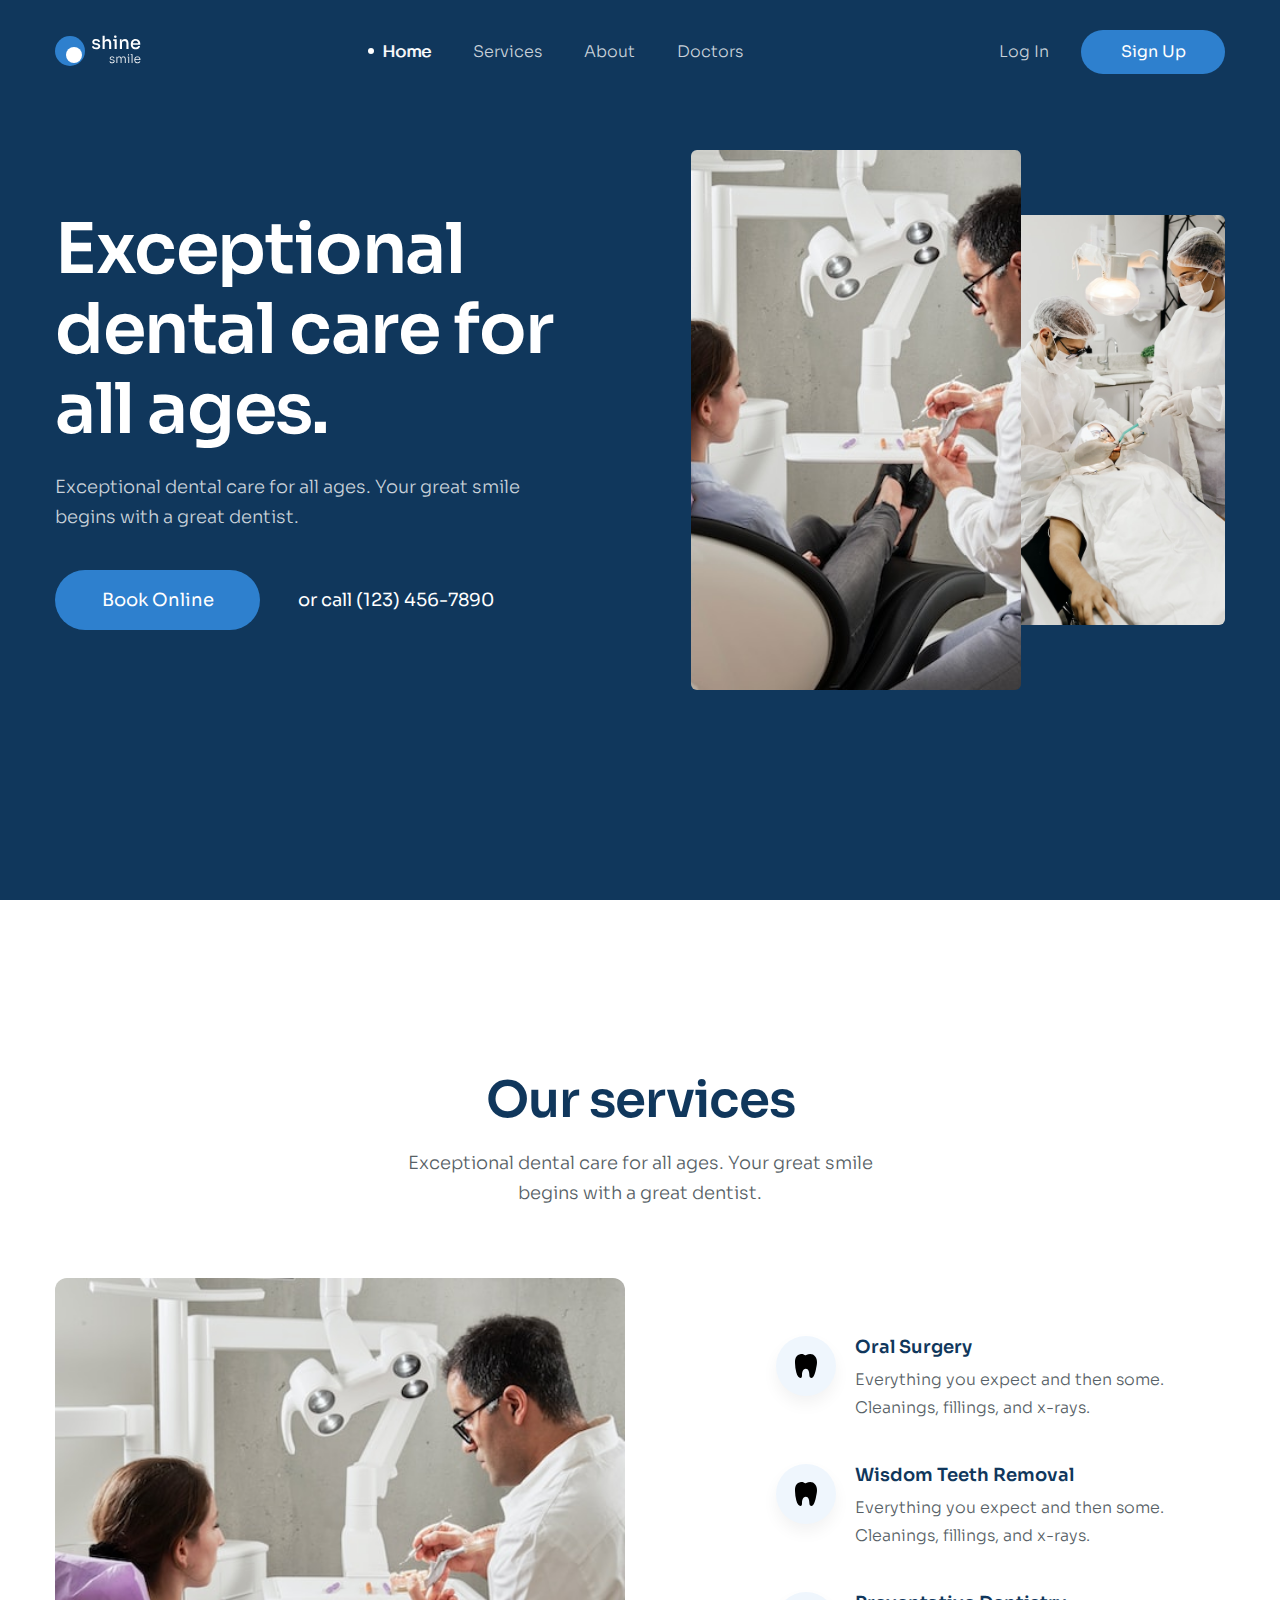
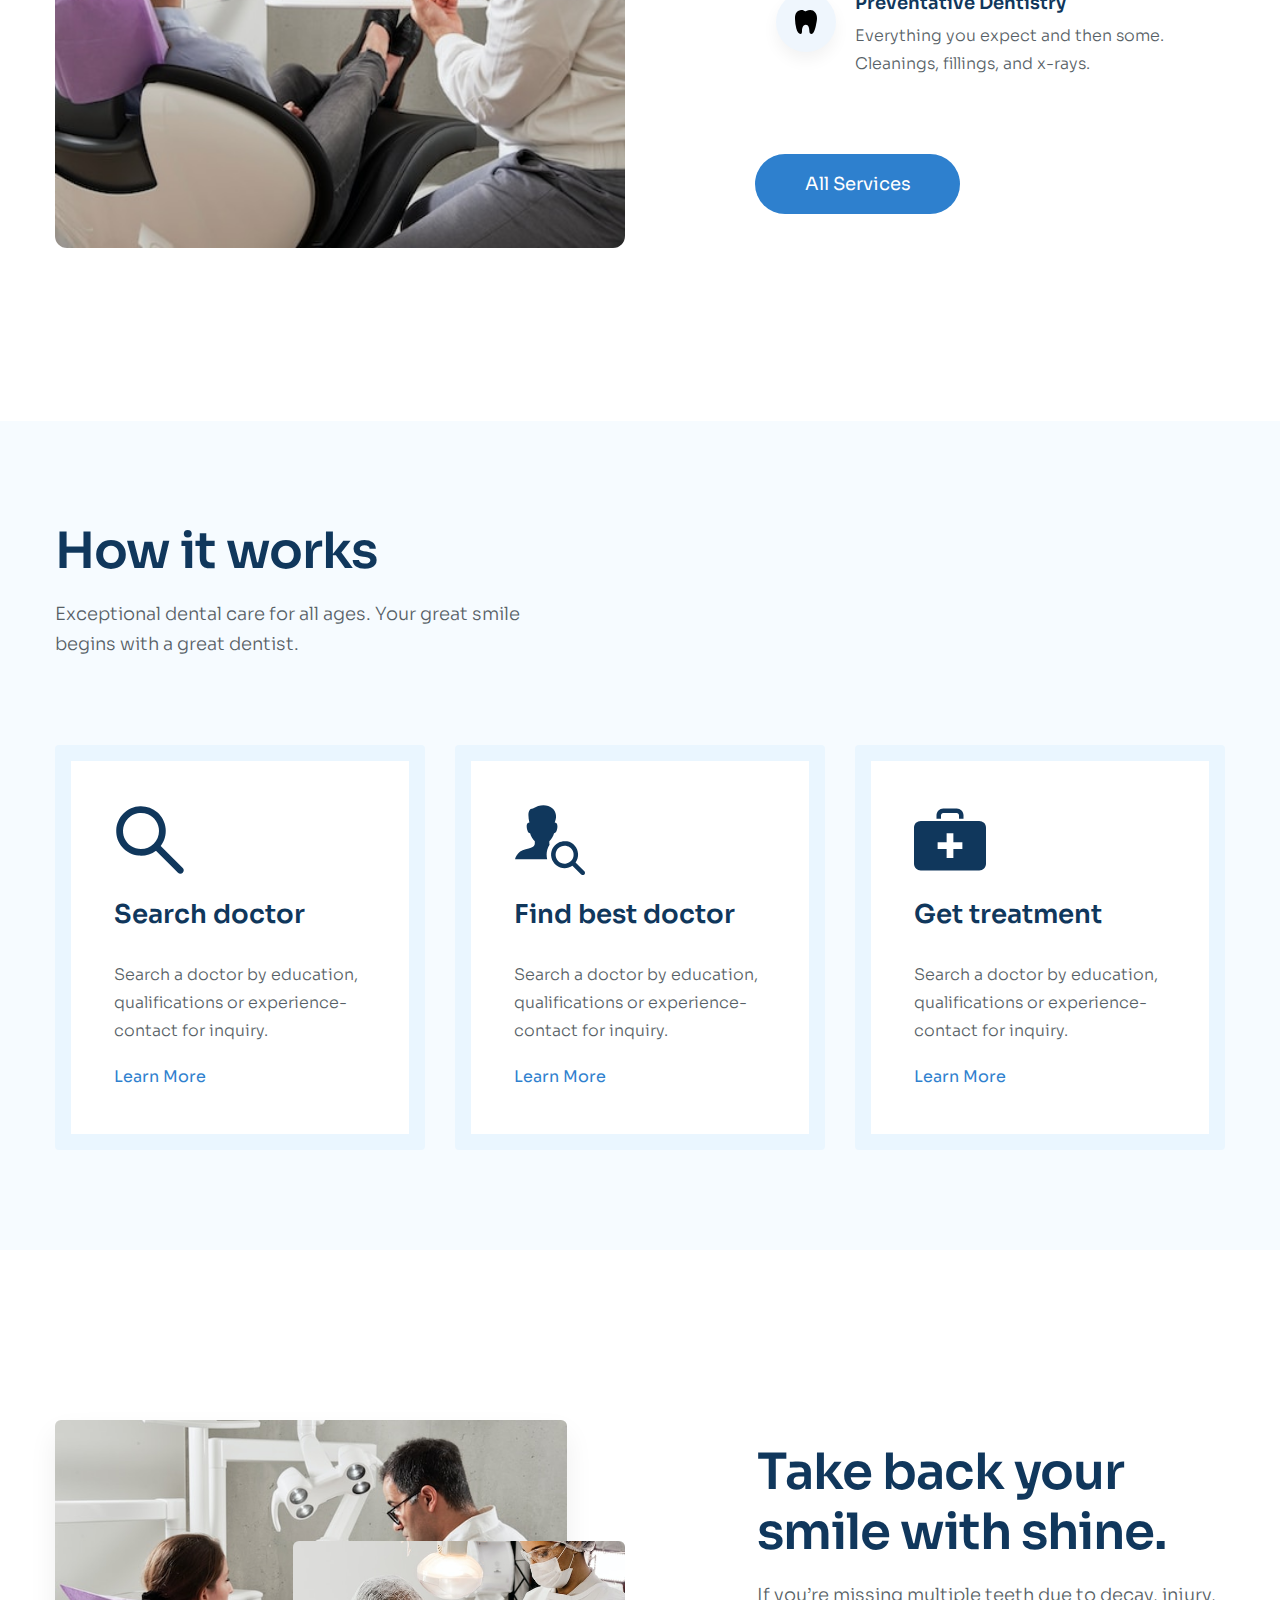
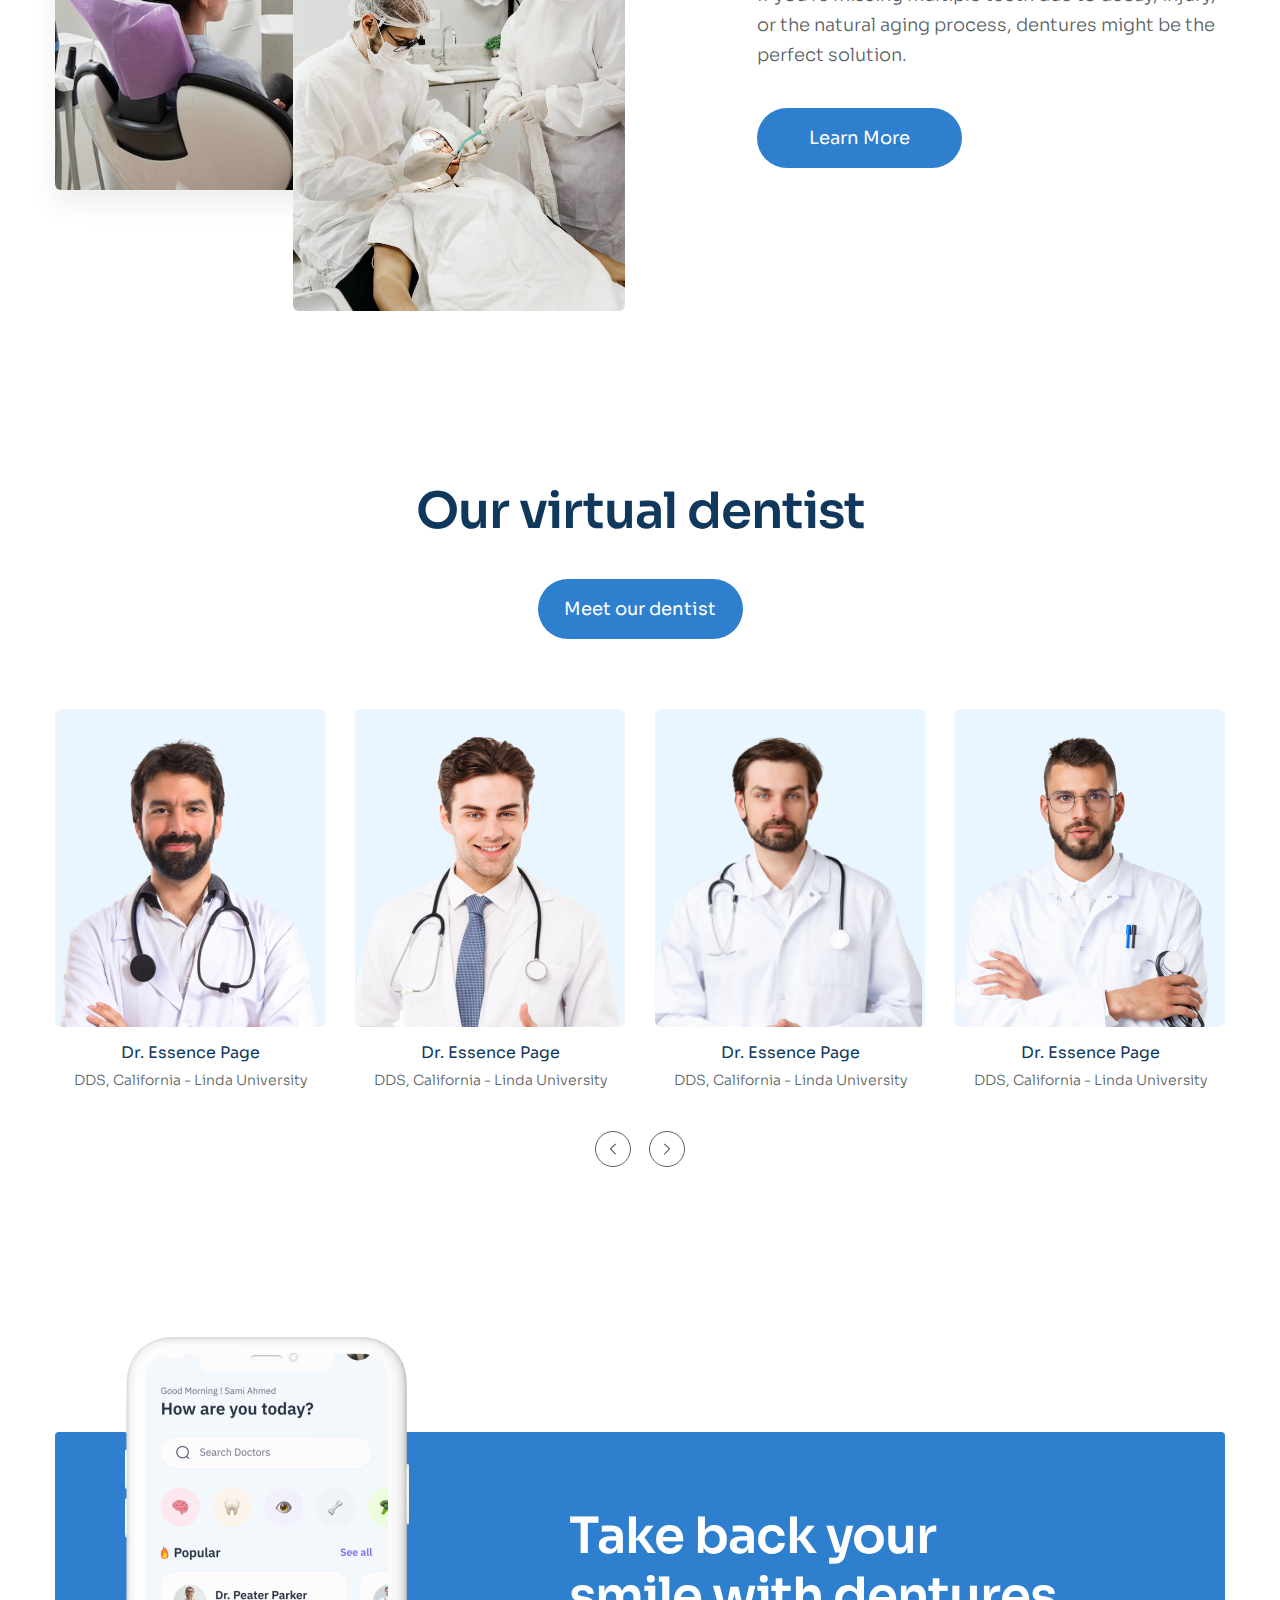
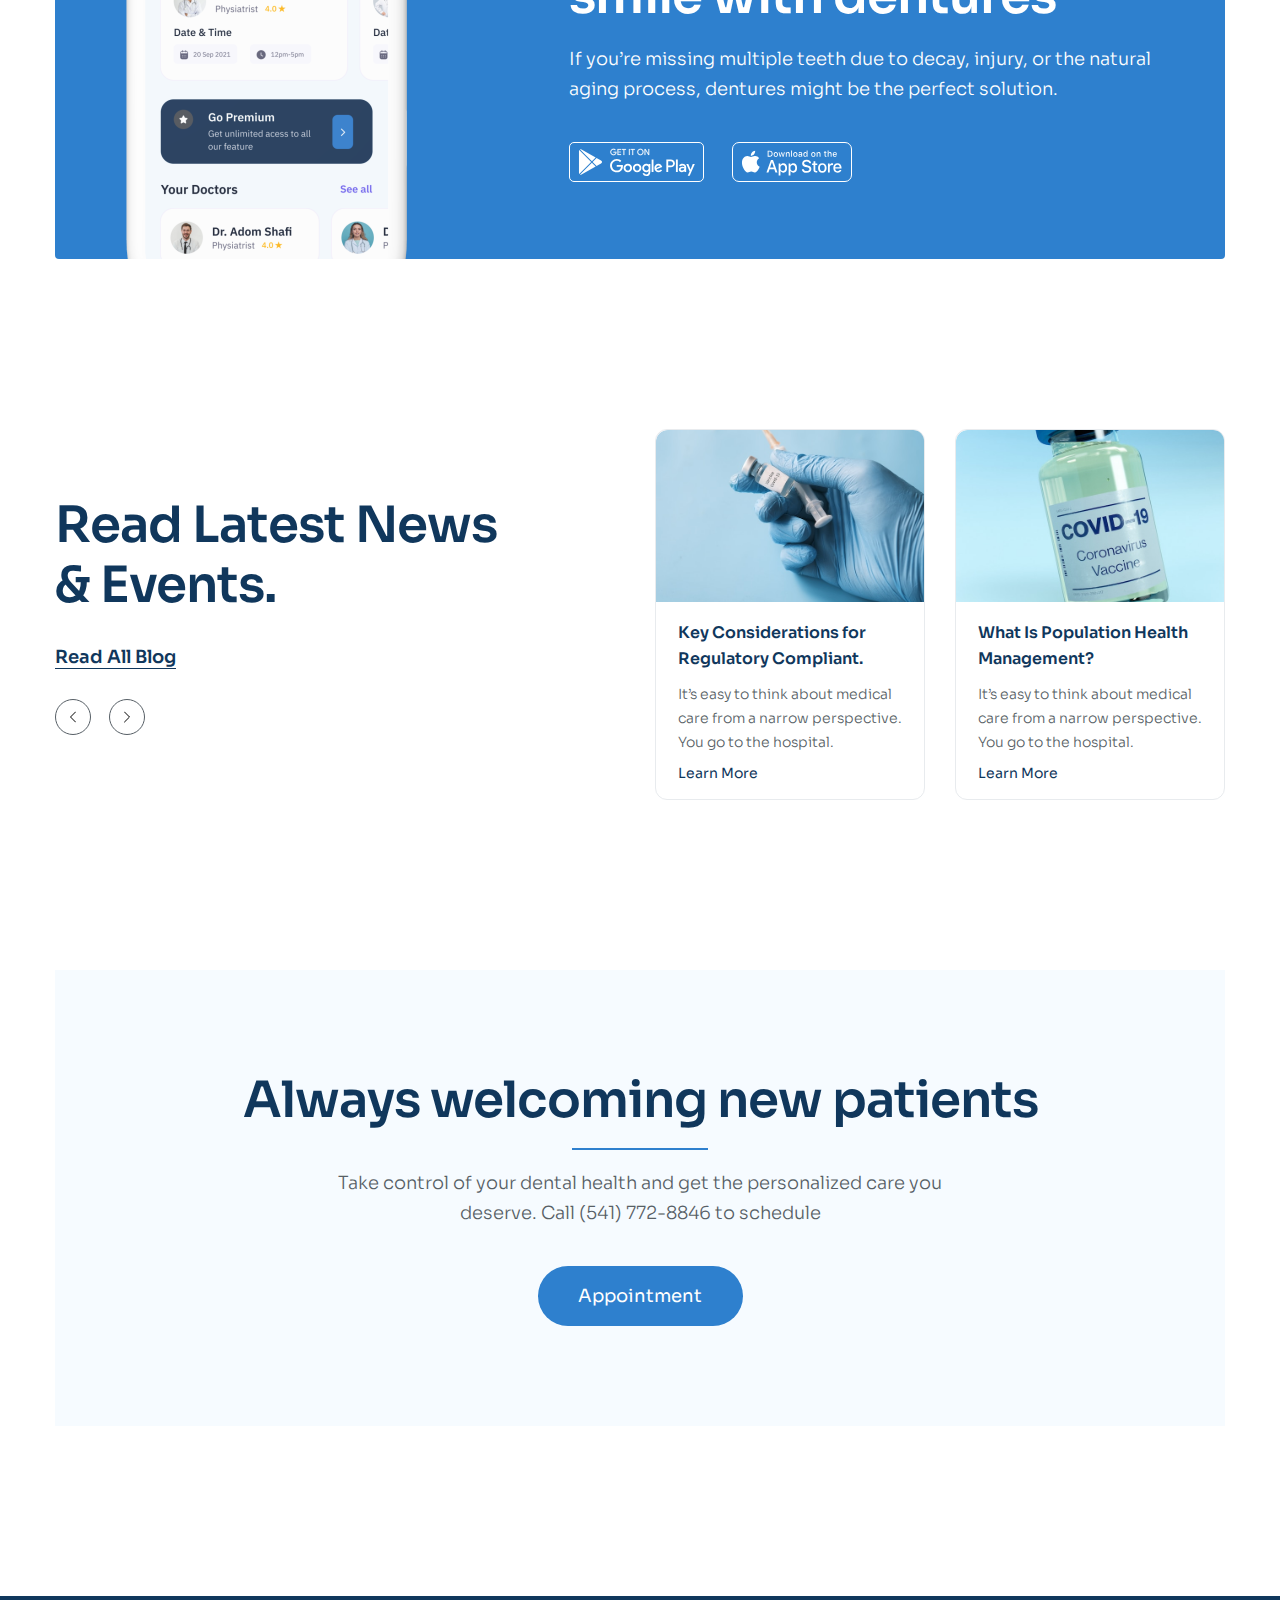
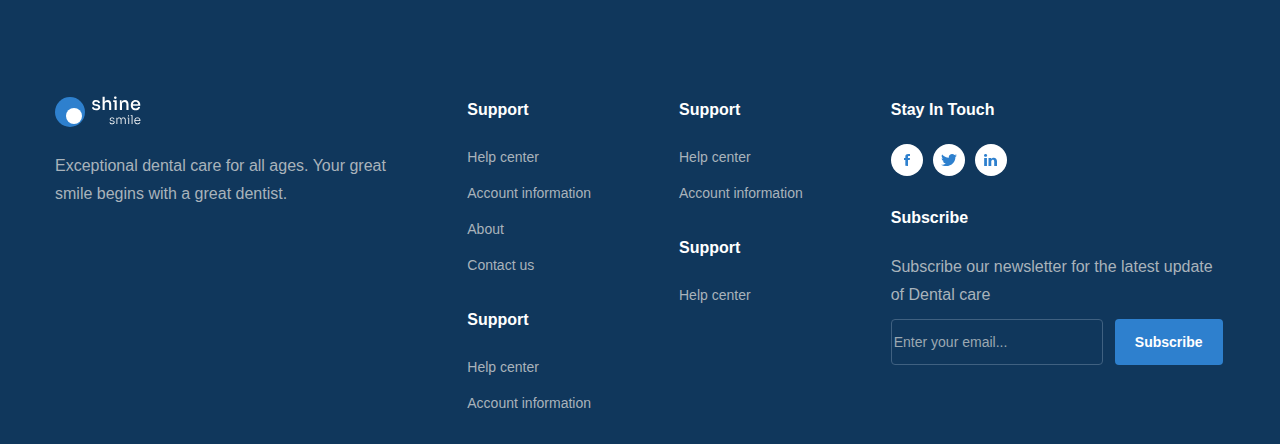
==== commit fd7520f9: "Fix" ====
--- a/Practicle-2/index.html
+++ b/Practicle-2/index.html
@@ -94,7 +94,7 @@
     <link rel="stylesheet" href="./assets/css/style.css" />
     <title>Shine smile</title>
   </head>
-  <body style="height: 10000px">
+  <body >
     <!-- header -->
     <header class="header">
       <div class="container">
@@ -621,133 +621,103 @@
       <div class="container">
         <!-- top footer -->
         <div class="footer__top">
-          <!-- column 1 -->
-          <div class="footer__column">
-            <!-- logo -->
-            <a href="./"
-              ><img src="./assets/img/logo.svg" alt="shine smile" class="logo"
-            /></a>
-            <p class="footer__desc">
-              Exceptional dental care for all ages. Your great smile begins with
-              a great dentist.
-            </p>
-          </div>
-          <!-- column 2 -->
-          <div class="footer__column">
-            <h3 class="footer__heading">Support</h3>
-            <ul class="footer__list">
-              <li class="footer__item">
-                <a href="#!" class="footer__link">Help center</a>
-              </li>
-              <li class="footer__item">
-                <a href="#!" class="footer__link">Account information</a>
-              </li>
-              <li class="footer__item">
-                <a href="#!" class="footer__link">About</a>
-              </li>
-              <li class="footer__item">
-                <a href="#!" class="footer__link">Contact us</a>
-              </li>
-            </ul>
-            <h3 class="footer__heading">Support</h3>
-            <ul class="footer__list">
-              <li class="footer__item">
-                <a href="#!" class="footer__link">Help center</a>
-              </li>
-              <li class="footer__item">
-                <a href="#!" class="footer__link">Account information</a>
-              </li>
-            </ul>
-          </div>
-          <!-- column 3 -->
-          <div class="footer__column">
-            <h3 class="footer__heading">Support</h3>
-            <ul class="footer__list">
-              <li class="footer__item">
-                <a href="#!" class="footer__link">Help center</a>
-              </li>
-              <li class="footer__item">
-                <a href="#!" class="footer__link">Account information</a>
-              </li>
-            </ul>
-
-            <h3 class="footer__heading">Support</h3>
-            <ul class="footer__list">
-              <li class="footer__item">
-                <a href="#!" class="footer__link">Help center</a>
-              </li>
-            </ul>
-          </div>
-          <!-- column 4 -->
-          <div class="footer__column">
-            <h3 class="footer__heading">Stay In Touch</h3>
-            <div class="footer__social">
-              <a href="#!" class="footer__social-btn">
-                <svg
-                  xmlns="http://www.w3.org/2000/svg"
-                  width="6"
-                  height="12"
-                  viewBox="0 0 6 12"
-                  fill="none"
-                >
-                  <path
-                    d="M3.98981 11.9358V6.0302H5.76473L6 3.9517H3.98981L3.9928 2.91132C3.9928 2.3692 4.0477 2.07885 4.87783 2.07885H5.98755V0H4.21224C2.07977 0 1.32931 1.00825 1.32931 2.70405V3.95186H0V6.03055H1.32931V11.8521C1.84718 11.9489 2.38257 12 2.93075 12C3.28487 12 3.63863 11.9786 3.98981 11.9358Z"
-                    fill="currentColor"
-                  />
-                </svg>
-              </a>
-              <a href="#!" class="footer__social-btn">
-                <svg
-                  xmlns="http://www.w3.org/2000/svg"
-                  width="16"
-                  height="12"
-                  viewBox="0 0 16 12"
-                  fill="none"
-                >
-                  <path
-                    d="M16 1.42062C15.405 1.66154 14.771 1.82123 14.11 1.89877C14.79 1.524 15.309 0.935077 15.553 0.225231C14.919 0.574154 14.219 0.820615 13.473 0.958154C12.871 0.366462 12.013 0 11.077 0C9.261 0 7.799 1.36062 7.799 3.02862C7.799 3.26862 7.821 3.49938 7.875 3.71908C5.148 3.59631 2.735 2.38985 1.114 0.552C0.831 1.00523 0.665 1.524 0.665 2.08246C0.665 3.13108 1.25 4.06062 2.122 4.59877C1.595 4.58954 1.078 4.44831 0.64 4.22585C0.64 4.23508 0.64 4.24708 0.64 4.25908C0.64 5.73046 1.777 6.95262 3.268 7.23415C3.001 7.30154 2.71 7.33385 2.408 7.33385C2.198 7.33385 1.986 7.32277 1.787 7.28215C2.212 8.48123 3.418 9.36277 4.852 9.39138C3.736 10.1972 2.319 10.6828 0.785 10.6828C0.516 10.6828 0.258 10.6717 0 10.6412C1.453 11.5062 3.175 12 5.032 12C11.068 12 14.368 7.38462 14.368 3.384C14.368 3.25015 14.363 3.12092 14.356 2.99262C15.007 2.56615 15.554 2.03354 16 1.42062Z"
-                    fill="currentColor"
-                  />
-                </svg>
-              </a>
-              <a href="#!" class="footer__social-btn">
-                <svg
-                  xmlns="http://www.w3.org/2000/svg"
-                  width="13"
-                  height="12"
-                  viewBox="0 0 13 12"
-                  fill="none"
-                >
-                  <path
-                    d="M0 1.39394C0 0.989891 0.146401 0.656558 0.439189 0.393939C0.731978 0.131309 1.11262 0 1.58108 0C2.04119 0 2.41344 0.129285 2.69788 0.387879C2.99066 0.654545 3.13707 1.00201 3.13707 1.4303C3.13707 1.81818 2.99486 2.14141 2.71042 2.4C2.41764 2.66667 2.03282 2.8 1.55598 2.8H1.54344C1.08333 2.8 0.711072 2.66667 0.426641 2.4C0.142209 2.13333 0 1.79798 0 1.39394ZM0.163127 12V3.90303H2.94884V12H0.163127ZM4.49228 12H7.27799V7.47879C7.27799 7.19595 7.31146 6.97777 7.37838 6.82424C7.49549 6.54949 7.67326 6.31716 7.91168 6.12727C8.1501 5.93737 8.44916 5.84242 8.80888 5.84242C9.74582 5.84242 10.2143 6.45252 10.2143 7.67273V12H13V7.35758C13 6.16161 12.7072 5.25455 12.1216 4.63636C11.536 4.01818 10.7622 3.70909 9.80019 3.70909C8.72104 3.70909 7.88031 4.15758 7.27799 5.05455V5.07879H7.26544L7.27799 5.05455V3.90303H4.49228C4.509 4.16161 4.51737 4.96565 4.51737 6.31515C4.51737 7.66464 4.509 9.55959 4.49228 12Z"
-                    fill="currentColor"
-                  />
-                </svg>
-              </a>
+            <!-- column 1 -->
+            <div class="footer__column">
+                <!-- logo -->
+                <a href="./"><img src="./assets/img/logo.svg" alt="shine smile" class="logo"></a>
+                <p class="footer__desc">Exceptional dental care for all ages. Your great smile begins with a great
+                    dentist.</p>
+
             </div>
-
-            <h3 class="footer__heading">Subscribe</h3>
-            <p class="footer__desc">
-              Subscribe our newsletter for the latest update of Dental care
-            </p>
-
-            <form class="footer-form" action="">
-              <input
-                type="email"
-                class="footer-form__input"
-                placeholder="Enter your email..."
-              />
-              <button class="footer-form__submit">Subscribe</button>
-            </form>
-          </div>
-        </div>
-        <!-- copyright -->
-        <div class="footer__copyright">
-          <p class="footer__copyright-text">
-            2021 GDN. Copyright and All rights reserved.
-          </p>
-        </div>
-      </div>
+            <!-- column 2 -->
+            <div class="footer__column">
+                <h3 class="footer__heading">Support</h3>
+                <ul class="footer__list">
+                    <li class="footer__item">
+                        <a href="#!" class="footer__link">Help center</a>
+                    </li>
+                    <li class="footer__item">
+                        <a href="#!" class="footer__link">Account information</a>
+                    </li>
+                    <li class="footer__item">
+                        <a href="#!" class="footer__link">About</a>
+                    </li>
+                    <li class="footer__item">
+                        <a href="#!" class="footer__link">Contact us</a>
+                    </li>
+                </ul>
+                <h3 class="footer__heading">Support</h3>
+                <ul class="footer__list">
+                    <li class="footer__item">
+                        <a href="#!" class="footer__link">Help center</a>
+                    </li>
+                    <li class="footer__item">
+                        <a href="#!" class="footer__link">Account information</a>
+                    </li>
+
+                </ul>
+            </div>
+            <!-- column 3 -->
+            <div class="footer__column">
+                <h3 class="footer__heading">Support</h3>
+                <ul class="footer__list">
+                    <li class="footer__item">
+                        <a href="#!" class="footer__link">Help center</a>
+                    </li>
+                    <li class="footer__item">
+                        <a href="#!" class="footer__link">Account information</a>
+                    </li>
+
+                </ul>
+
+                <h3 class="footer__heading">Support</h3>
+                <ul class="footer__list">
+                    <li class="footer__item">
+                        <a href="#!" class="footer__link">Help center</a>
+                    </li>
+                </ul>
+            </div>
+            <!-- column 4 -->
+            <div class="footer__column">
+                <h3 class="footer__heading">Stay In Touch</h3>
+                <div class="footer__social">
+                    <a href="#!" class="footer__social-btn">
+                        <svg xmlns="http://www.w3.org/2000/svg" width="6" height="12" viewBox="0 0 6 12"
+                            fill="none">
+                            <path
+                                d="M3.98981 11.9358V6.0302H5.76473L6 3.9517H3.98981L3.9928 2.91132C3.9928 2.3692 4.0477 2.07885 4.87783 2.07885H5.98755V0H4.21224C2.07977 0 1.32931 1.00825 1.32931 2.70405V3.95186H0V6.03055H1.32931V11.8521C1.84718 11.9489 2.38257 12 2.93075 12C3.28487 12 3.63863 11.9786 3.98981 11.9358Z"
+                                fill="currentColor" />
+                        </svg>
+                    </a>
+                    <a href="#!" class="footer__social-btn">
+                        <svg xmlns="http://www.w3.org/2000/svg" width="16" height="12" viewBox="0 0 16 12"
+                            fill="none">
+                            <path
+                                d="M16 1.42062C15.405 1.66154 14.771 1.82123 14.11 1.89877C14.79 1.524 15.309 0.935077 15.553 0.225231C14.919 0.574154 14.219 0.820615 13.473 0.958154C12.871 0.366462 12.013 0 11.077 0C9.261 0 7.799 1.36062 7.799 3.02862C7.799 3.26862 7.821 3.49938 7.875 3.71908C5.148 3.59631 2.735 2.38985 1.114 0.552C0.831 1.00523 0.665 1.524 0.665 2.08246C0.665 3.13108 1.25 4.06062 2.122 4.59877C1.595 4.58954 1.078 4.44831 0.64 4.22585C0.64 4.23508 0.64 4.24708 0.64 4.25908C0.64 5.73046 1.777 6.95262 3.268 7.23415C3.001 7.30154 2.71 7.33385 2.408 7.33385C2.198 7.33385 1.986 7.32277 1.787 7.28215C2.212 8.48123 3.418 9.36277 4.852 9.39138C3.736 10.1972 2.319 10.6828 0.785 10.6828C0.516 10.6828 0.258 10.6717 0 10.6412C1.453 11.5062 3.175 12 5.032 12C11.068 12 14.368 7.38462 14.368 3.384C14.368 3.25015 14.363 3.12092 14.356 2.99262C15.007 2.56615 15.554 2.03354 16 1.42062Z"
+                                fill="currentColor" />
+                        </svg>
+                    </a>
+                    <a href="#!" class="footer__social-btn">
+                        <svg xmlns="http://www.w3.org/2000/svg" width="13" height="12" viewBox="0 0 13 12"
+                            fill="none">
+                            <path
+                                d="M0 1.39394C0 0.989891 0.146401 0.656558 0.439189 0.393939C0.731978 0.131309 1.11262 0 1.58108 0C2.04119 0 2.41344 0.129285 2.69788 0.387879C2.99066 0.654545 3.13707 1.00201 3.13707 1.4303C3.13707 1.81818 2.99486 2.14141 2.71042 2.4C2.41764 2.66667 2.03282 2.8 1.55598 2.8H1.54344C1.08333 2.8 0.711072 2.66667 0.426641 2.4C0.142209 2.13333 0 1.79798 0 1.39394ZM0.163127 12V3.90303H2.94884V12H0.163127ZM4.49228 12H7.27799V7.47879C7.27799 7.19595 7.31146 6.97777 7.37838 6.82424C7.49549 6.54949 7.67326 6.31716 7.91168 6.12727C8.1501 5.93737 8.44916 5.84242 8.80888 5.84242C9.74582 5.84242 10.2143 6.45252 10.2143 7.67273V12H13V7.35758C13 6.16161 12.7072 5.25455 12.1216 4.63636C11.536 4.01818 10.7622 3.70909 9.80019 3.70909C8.72104 3.70909 7.88031 4.15758 7.27799 5.05455V5.07879H7.26544L7.27799 5.05455V3.90303H4.49228C4.509 4.16161 4.51737 4.96565 4.51737 6.31515C4.51737 7.66464 4.509 9.55959 4.49228 12Z"
+                                fill="currentColor" />
+                        </svg>
+                    </a>
+
+                </div>
+
+                <h3 class="footer__heading">Subscribe</h3>
+                <p class="footer__desc">Subscribe our newsletter for the latest update of Dental care</p>
+
+                <form class="footer-form" action="">
+                    <input type="email" class="footer-form__input" placeholder="Enter your email...">
+                    <button class="footer-form__submit">Subscribe</button>
+                </form>
+            </div>
+        </div>
+
     </section>
   </body>
 </html>
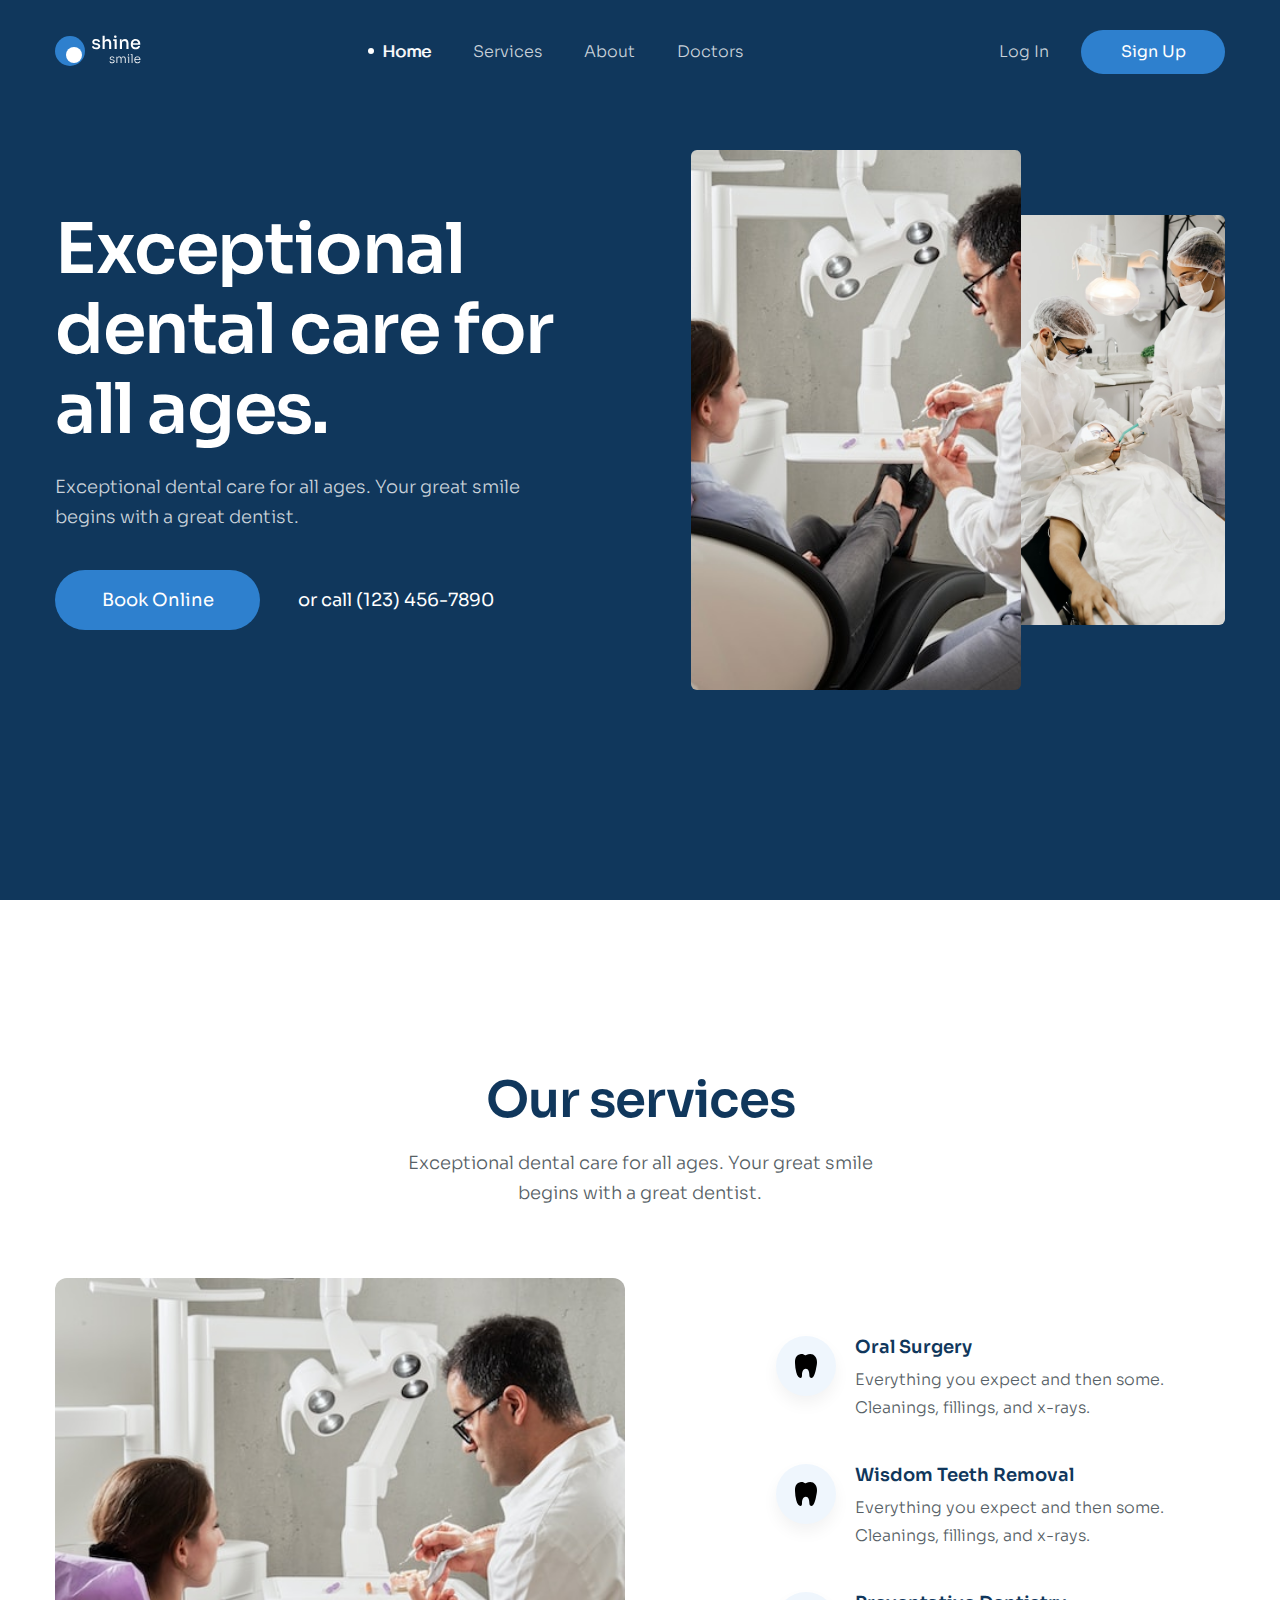
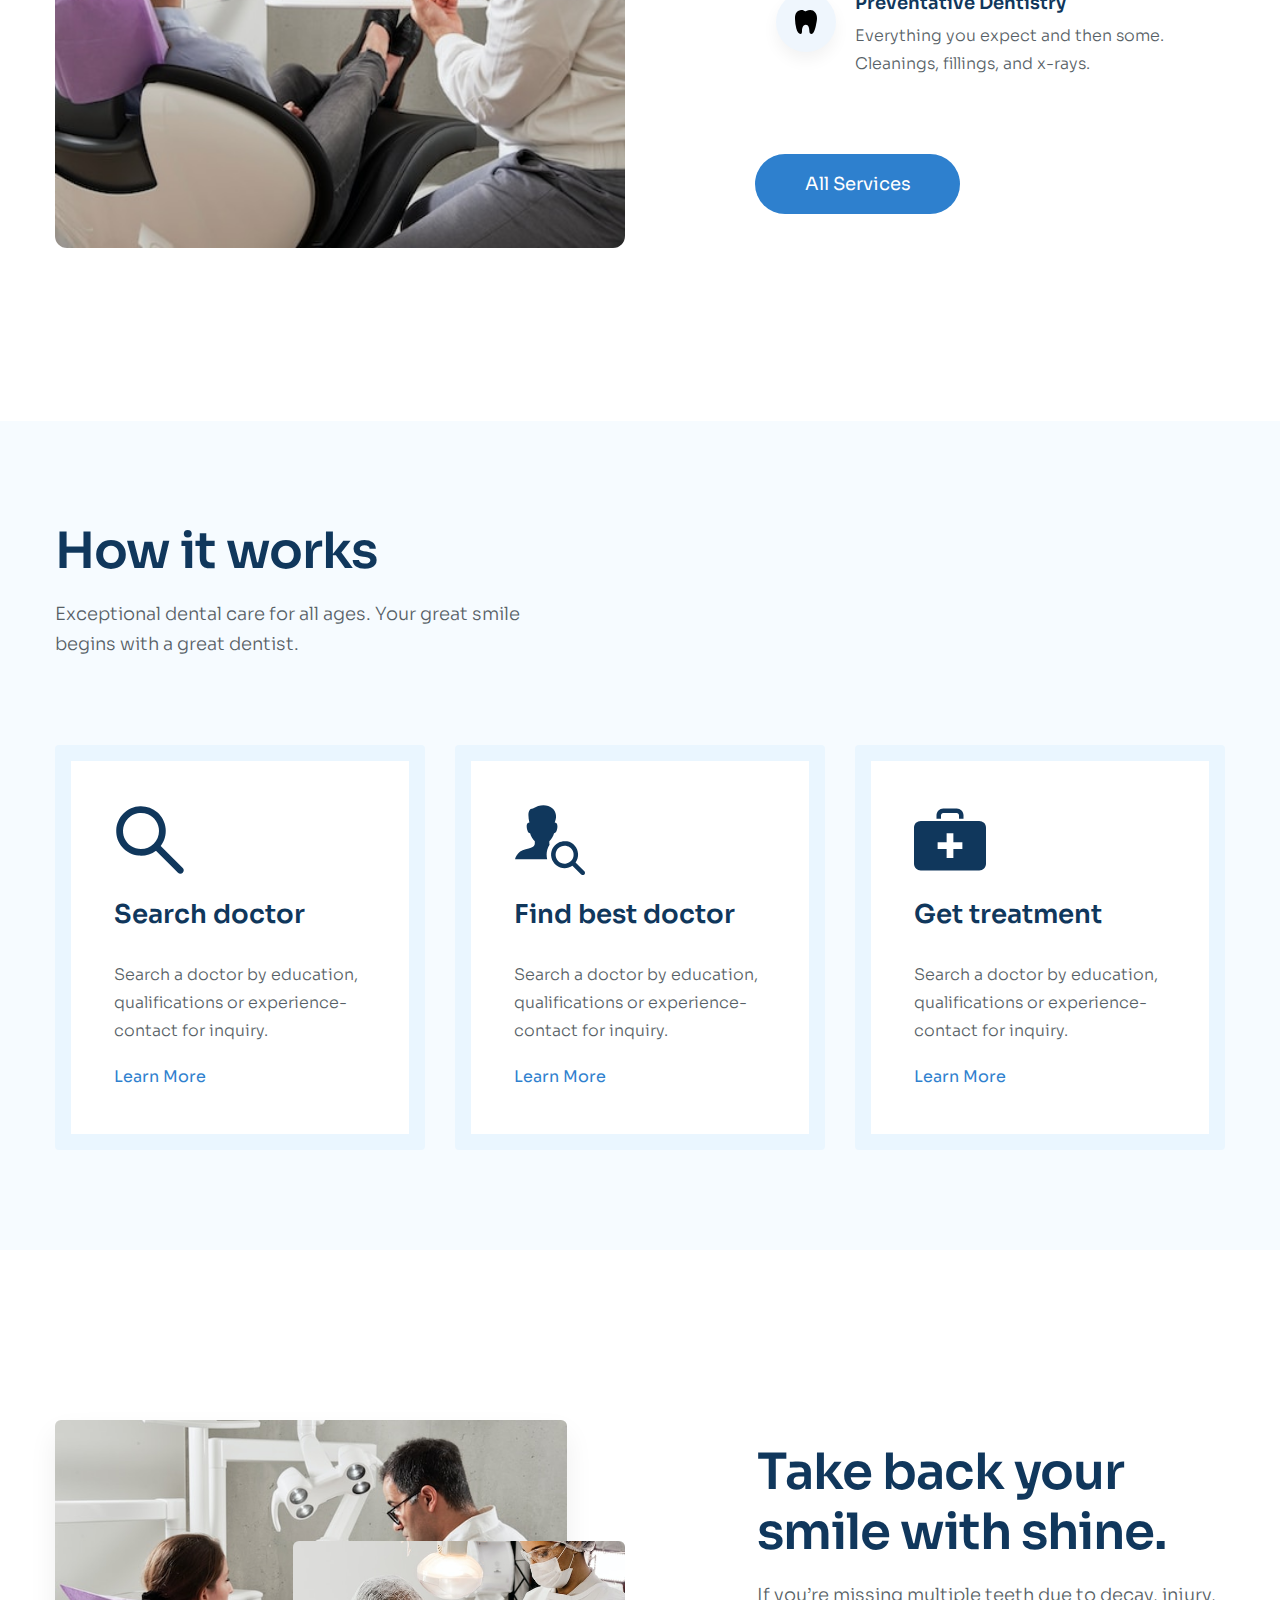
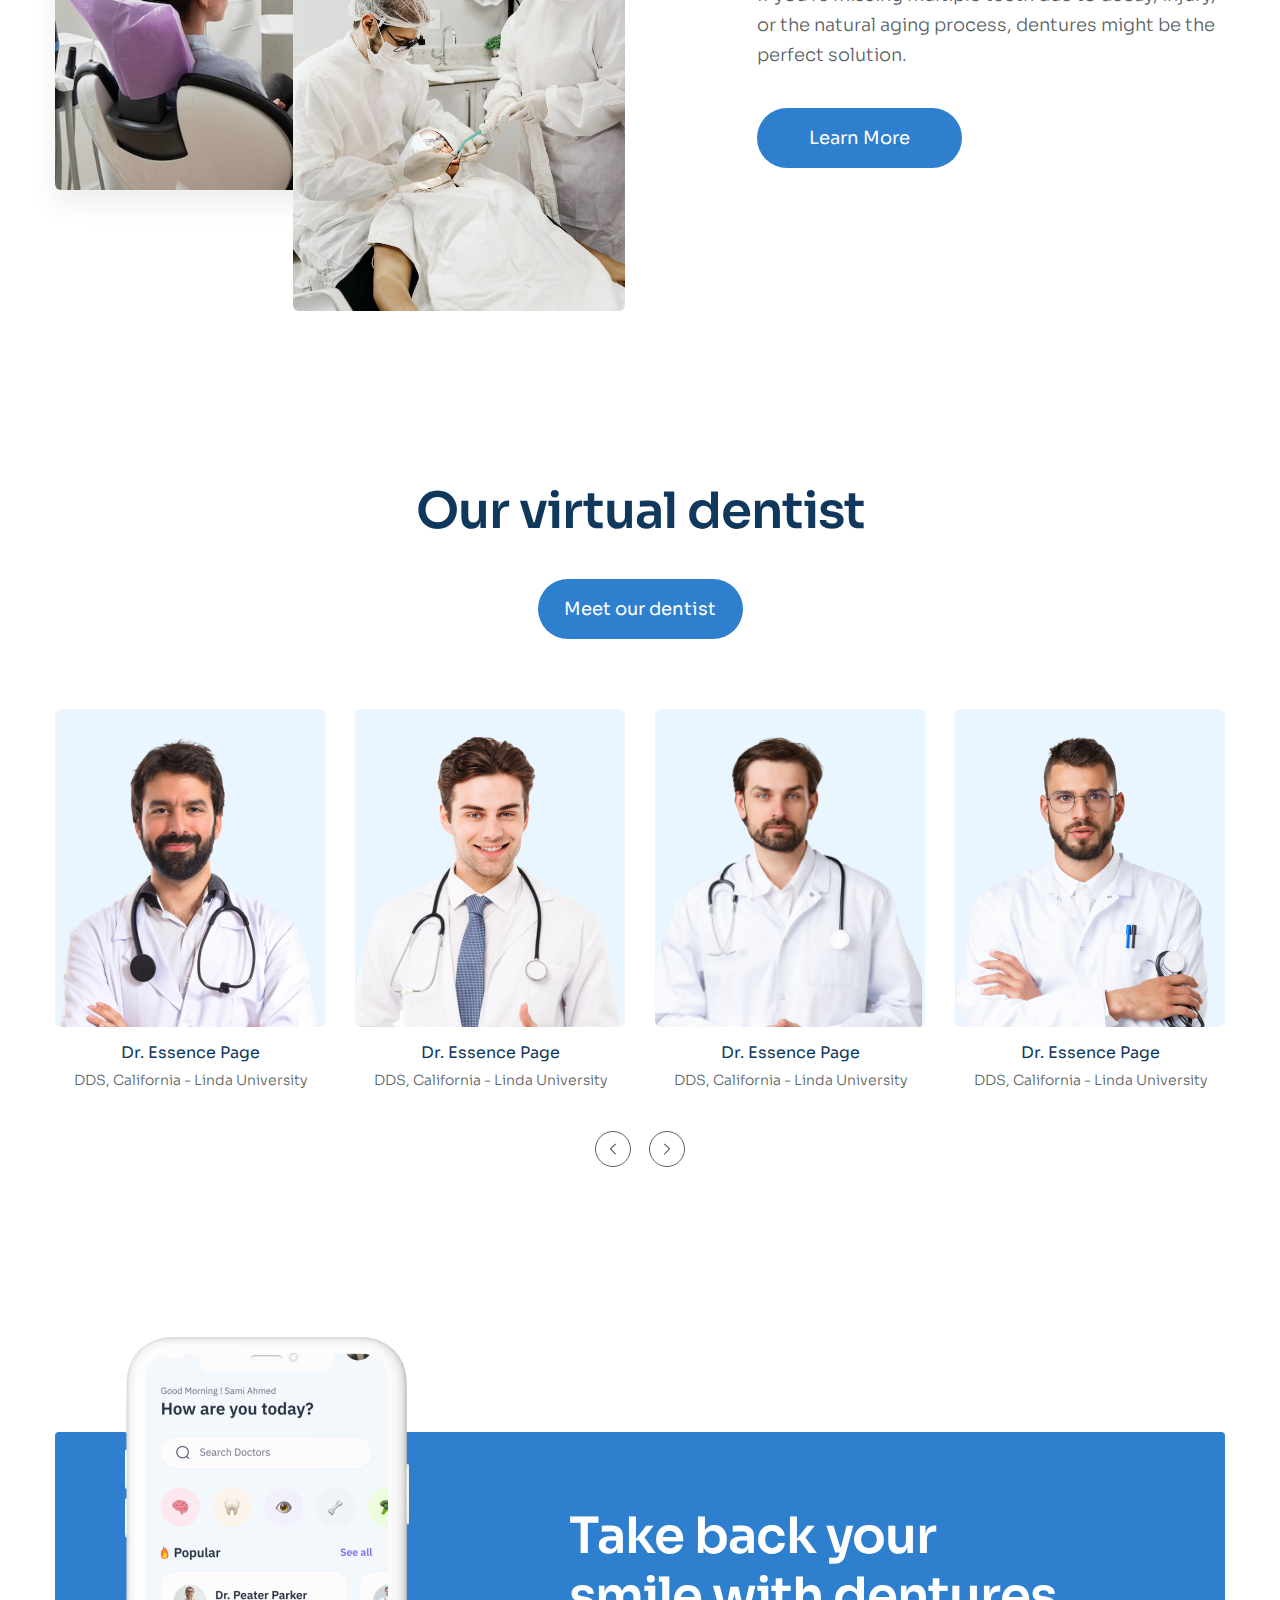
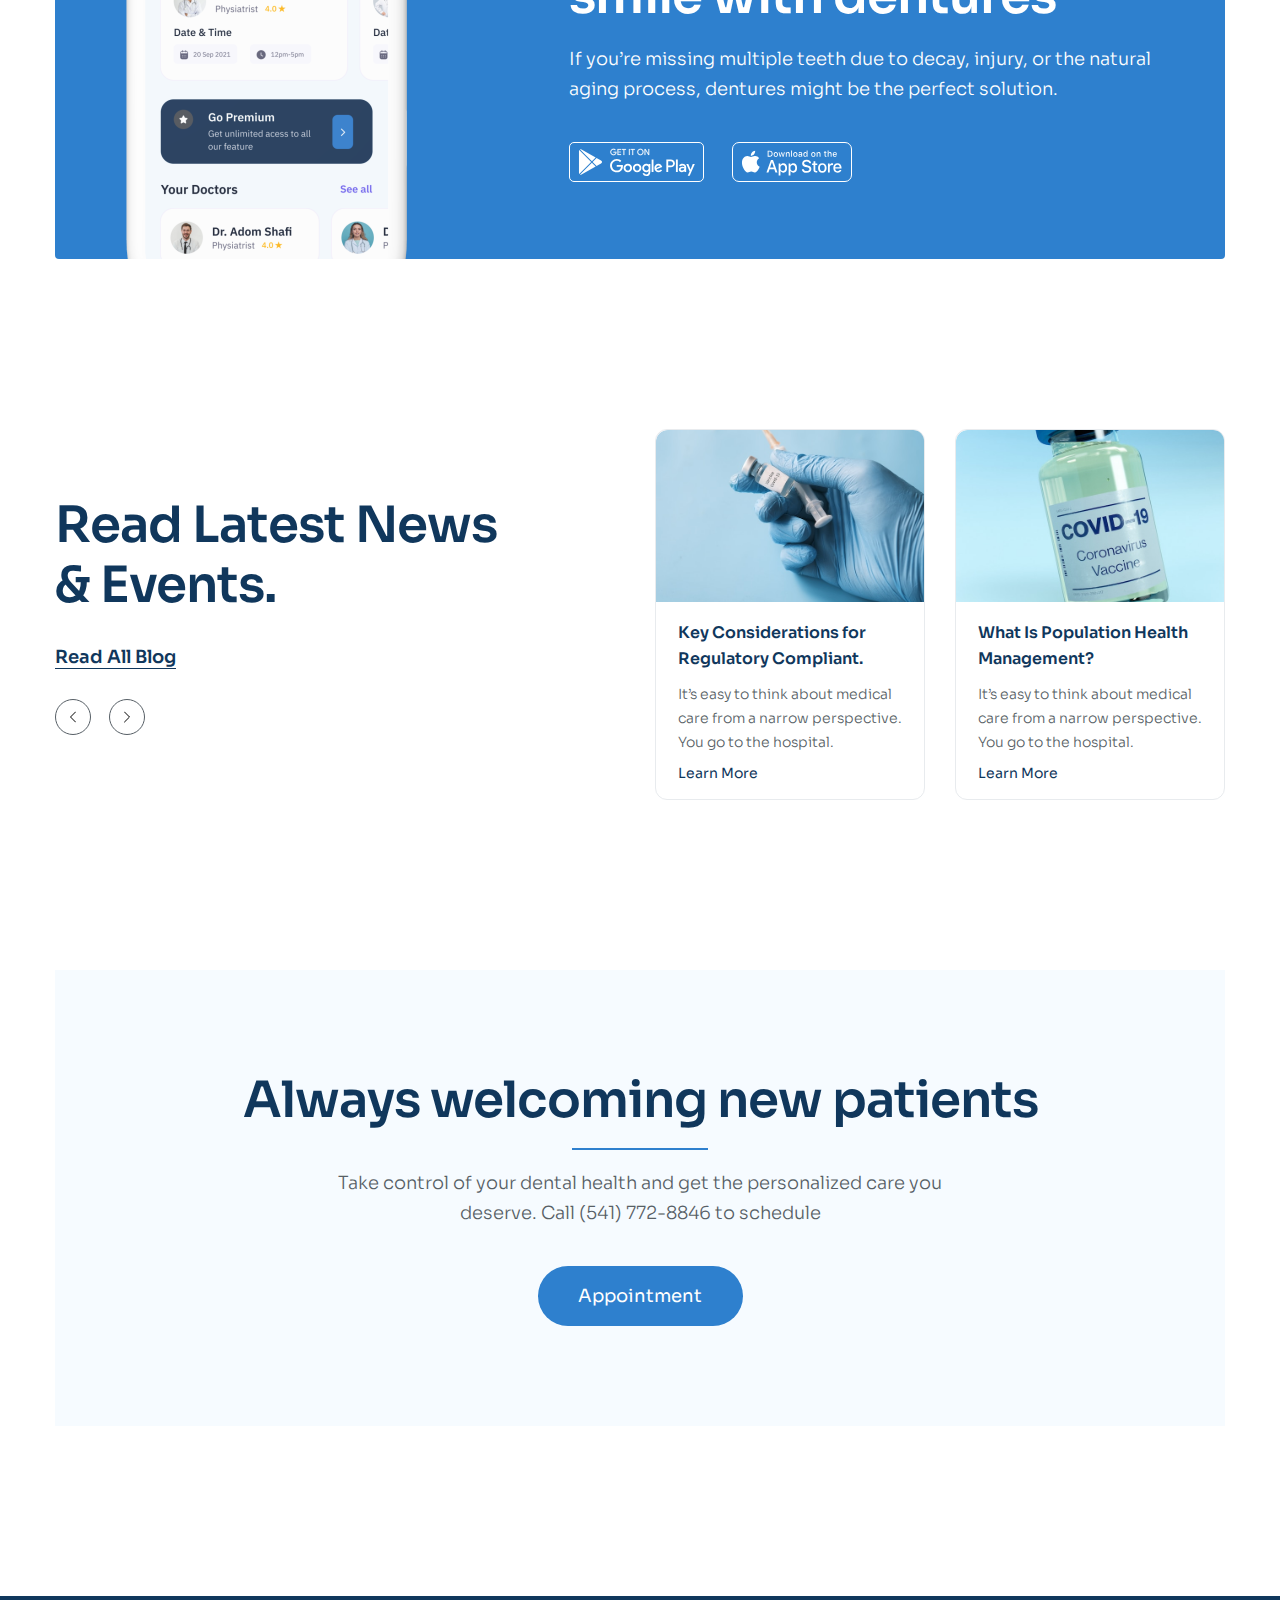
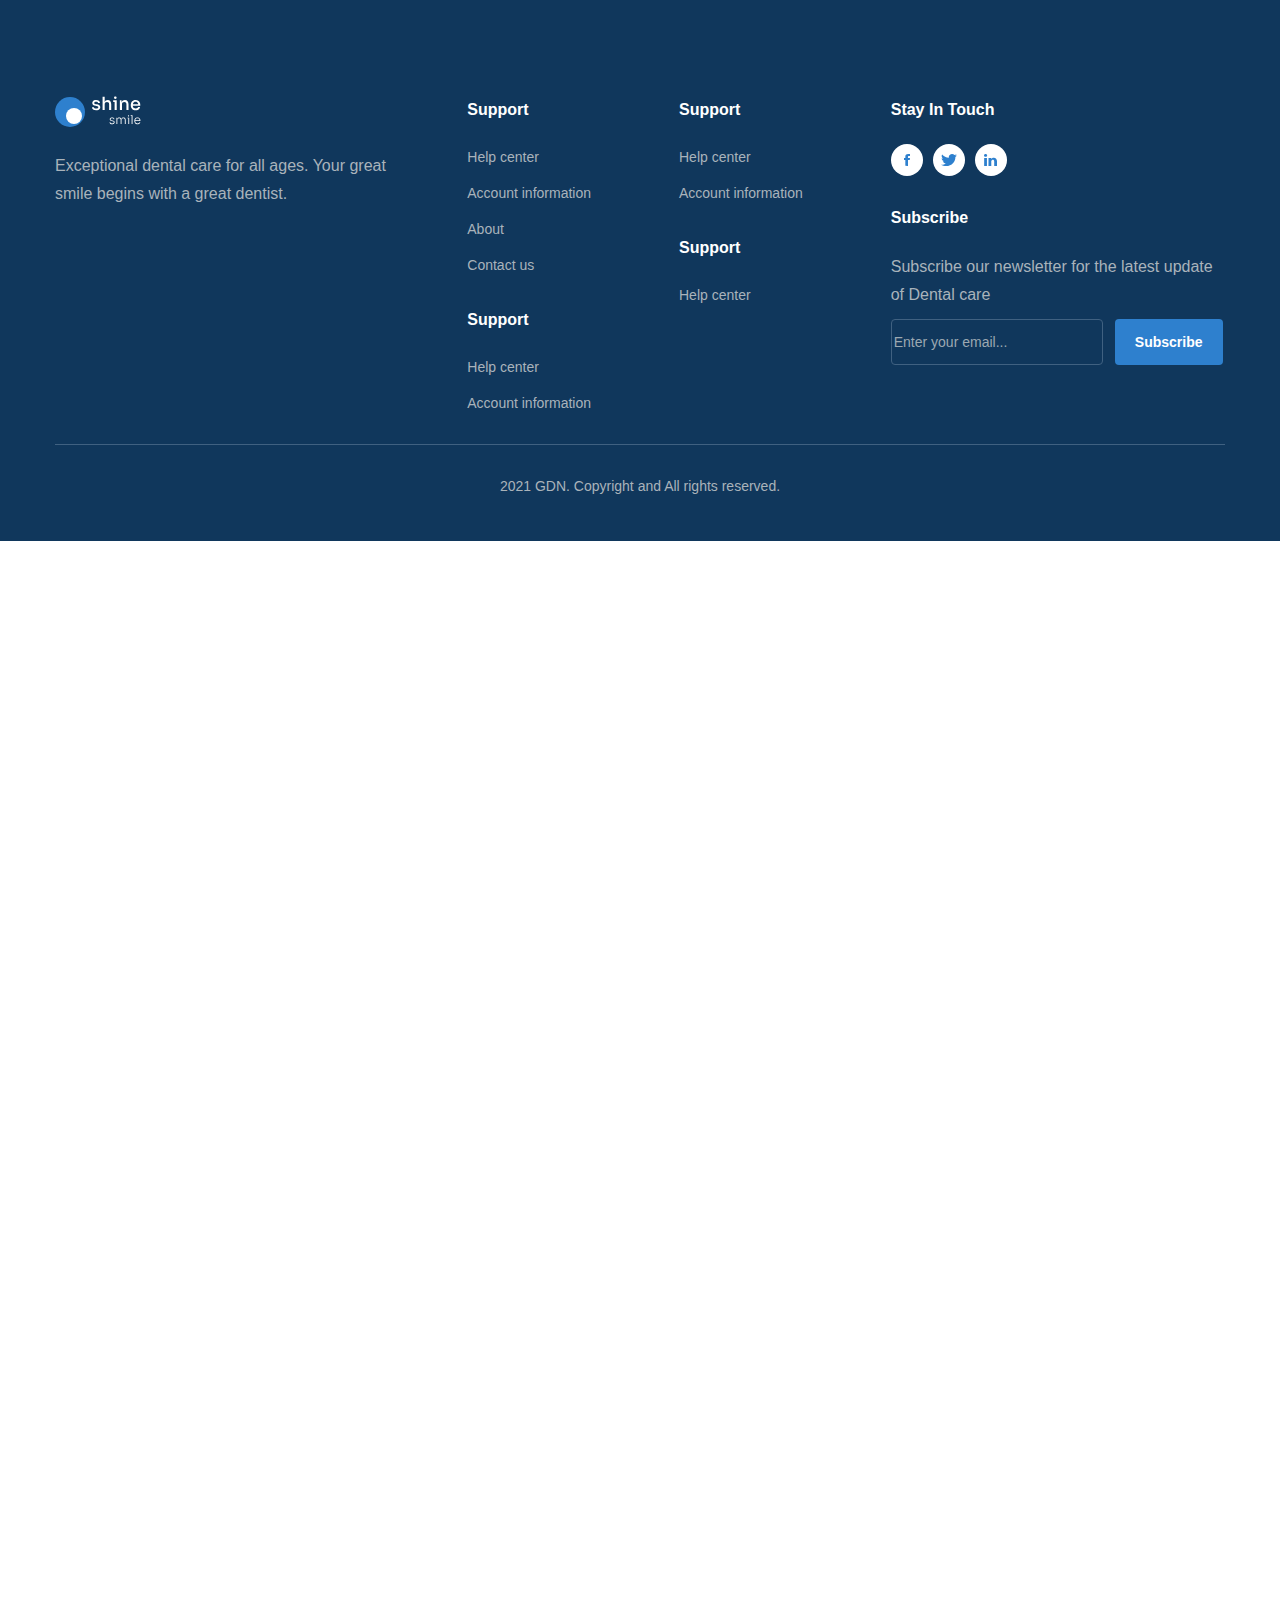
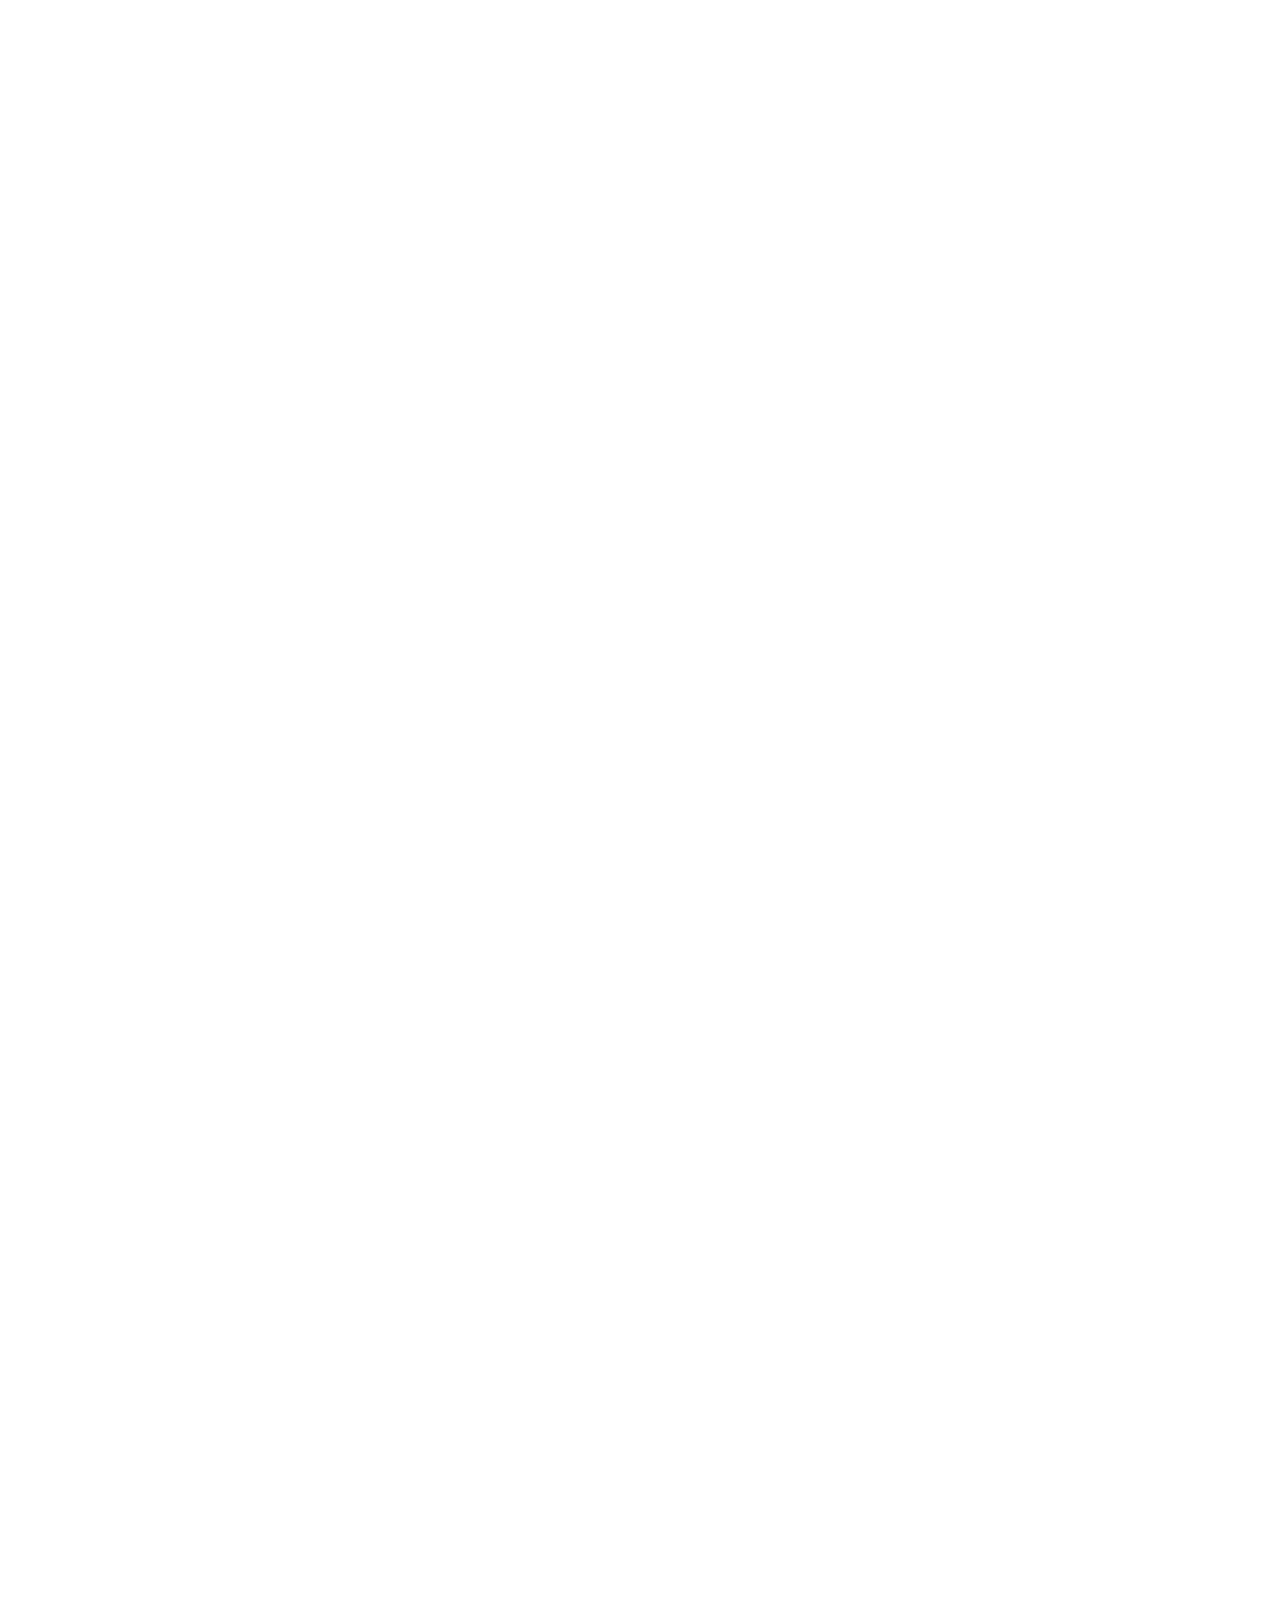
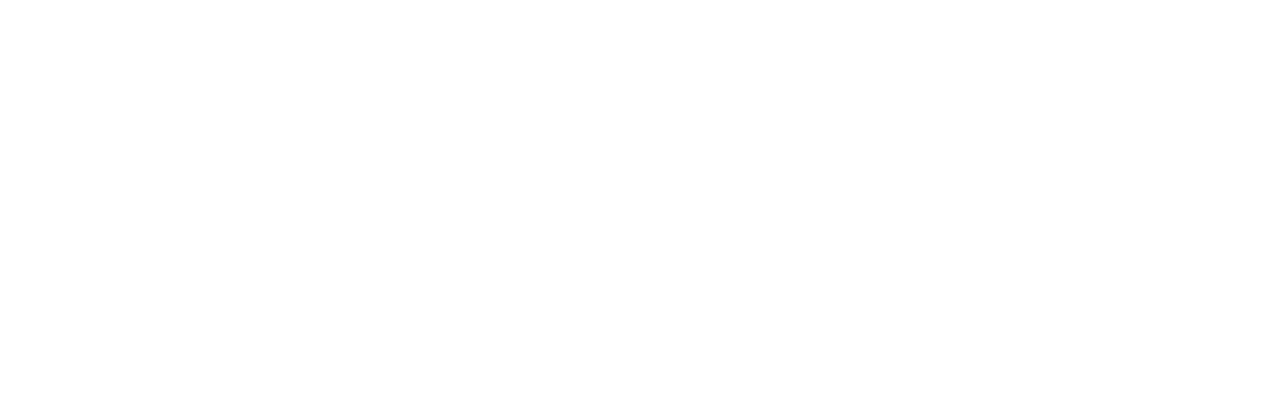
==== commit 30ee4c45: "Merge branch 'main' of https://github.com/anhtunguyen05/HTML-CSS-Training" ====
--- a/Practicle-2/index.html
+++ b/Practicle-2/index.html
@@ -94,7 +94,7 @@
     <link rel="stylesheet" href="./assets/css/style.css" />
     <title>Shine smile</title>
   </head>
-  <body >
+  <body style="height: 10000px">
     <!-- header -->
     <header class="header">
       <div class="container">
@@ -621,103 +621,133 @@
       <div class="container">
         <!-- top footer -->
         <div class="footer__top">
-            <!-- column 1 -->
-            <div class="footer__column">
-                <!-- logo -->
-                <a href="./"><img src="./assets/img/logo.svg" alt="shine smile" class="logo"></a>
-                <p class="footer__desc">Exceptional dental care for all ages. Your great smile begins with a great
-                    dentist.</p>
-
+          <!-- column 1 -->
+          <div class="footer__column">
+            <!-- logo -->
+            <a href="./"
+              ><img src="./assets/img/logo.svg" alt="shine smile" class="logo"
+            /></a>
+            <p class="footer__desc">
+              Exceptional dental care for all ages. Your great smile begins with
+              a great dentist.
+            </p>
+          </div>
+          <!-- column 2 -->
+          <div class="footer__column">
+            <h3 class="footer__heading">Support</h3>
+            <ul class="footer__list">
+              <li class="footer__item">
+                <a href="#!" class="footer__link">Help center</a>
+              </li>
+              <li class="footer__item">
+                <a href="#!" class="footer__link">Account information</a>
+              </li>
+              <li class="footer__item">
+                <a href="#!" class="footer__link">About</a>
+              </li>
+              <li class="footer__item">
+                <a href="#!" class="footer__link">Contact us</a>
+              </li>
+            </ul>
+            <h3 class="footer__heading">Support</h3>
+            <ul class="footer__list">
+              <li class="footer__item">
+                <a href="#!" class="footer__link">Help center</a>
+              </li>
+              <li class="footer__item">
+                <a href="#!" class="footer__link">Account information</a>
+              </li>
+            </ul>
+          </div>
+          <!-- column 3 -->
+          <div class="footer__column">
+            <h3 class="footer__heading">Support</h3>
+            <ul class="footer__list">
+              <li class="footer__item">
+                <a href="#!" class="footer__link">Help center</a>
+              </li>
+              <li class="footer__item">
+                <a href="#!" class="footer__link">Account information</a>
+              </li>
+            </ul>
+
+            <h3 class="footer__heading">Support</h3>
+            <ul class="footer__list">
+              <li class="footer__item">
+                <a href="#!" class="footer__link">Help center</a>
+              </li>
+            </ul>
+          </div>
+          <!-- column 4 -->
+          <div class="footer__column">
+            <h3 class="footer__heading">Stay In Touch</h3>
+            <div class="footer__social">
+              <a href="#!" class="footer__social-btn">
+                <svg
+                  xmlns="http://www.w3.org/2000/svg"
+                  width="6"
+                  height="12"
+                  viewBox="0 0 6 12"
+                  fill="none"
+                >
+                  <path
+                    d="M3.98981 11.9358V6.0302H5.76473L6 3.9517H3.98981L3.9928 2.91132C3.9928 2.3692 4.0477 2.07885 4.87783 2.07885H5.98755V0H4.21224C2.07977 0 1.32931 1.00825 1.32931 2.70405V3.95186H0V6.03055H1.32931V11.8521C1.84718 11.9489 2.38257 12 2.93075 12C3.28487 12 3.63863 11.9786 3.98981 11.9358Z"
+                    fill="currentColor"
+                  />
+                </svg>
+              </a>
+              <a href="#!" class="footer__social-btn">
+                <svg
+                  xmlns="http://www.w3.org/2000/svg"
+                  width="16"
+                  height="12"
+                  viewBox="0 0 16 12"
+                  fill="none"
+                >
+                  <path
+                    d="M16 1.42062C15.405 1.66154 14.771 1.82123 14.11 1.89877C14.79 1.524 15.309 0.935077 15.553 0.225231C14.919 0.574154 14.219 0.820615 13.473 0.958154C12.871 0.366462 12.013 0 11.077 0C9.261 0 7.799 1.36062 7.799 3.02862C7.799 3.26862 7.821 3.49938 7.875 3.71908C5.148 3.59631 2.735 2.38985 1.114 0.552C0.831 1.00523 0.665 1.524 0.665 2.08246C0.665 3.13108 1.25 4.06062 2.122 4.59877C1.595 4.58954 1.078 4.44831 0.64 4.22585C0.64 4.23508 0.64 4.24708 0.64 4.25908C0.64 5.73046 1.777 6.95262 3.268 7.23415C3.001 7.30154 2.71 7.33385 2.408 7.33385C2.198 7.33385 1.986 7.32277 1.787 7.28215C2.212 8.48123 3.418 9.36277 4.852 9.39138C3.736 10.1972 2.319 10.6828 0.785 10.6828C0.516 10.6828 0.258 10.6717 0 10.6412C1.453 11.5062 3.175 12 5.032 12C11.068 12 14.368 7.38462 14.368 3.384C14.368 3.25015 14.363 3.12092 14.356 2.99262C15.007 2.56615 15.554 2.03354 16 1.42062Z"
+                    fill="currentColor"
+                  />
+                </svg>
+              </a>
+              <a href="#!" class="footer__social-btn">
+                <svg
+                  xmlns="http://www.w3.org/2000/svg"
+                  width="13"
+                  height="12"
+                  viewBox="0 0 13 12"
+                  fill="none"
+                >
+                  <path
+                    d="M0 1.39394C0 0.989891 0.146401 0.656558 0.439189 0.393939C0.731978 0.131309 1.11262 0 1.58108 0C2.04119 0 2.41344 0.129285 2.69788 0.387879C2.99066 0.654545 3.13707 1.00201 3.13707 1.4303C3.13707 1.81818 2.99486 2.14141 2.71042 2.4C2.41764 2.66667 2.03282 2.8 1.55598 2.8H1.54344C1.08333 2.8 0.711072 2.66667 0.426641 2.4C0.142209 2.13333 0 1.79798 0 1.39394ZM0.163127 12V3.90303H2.94884V12H0.163127ZM4.49228 12H7.27799V7.47879C7.27799 7.19595 7.31146 6.97777 7.37838 6.82424C7.49549 6.54949 7.67326 6.31716 7.91168 6.12727C8.1501 5.93737 8.44916 5.84242 8.80888 5.84242C9.74582 5.84242 10.2143 6.45252 10.2143 7.67273V12H13V7.35758C13 6.16161 12.7072 5.25455 12.1216 4.63636C11.536 4.01818 10.7622 3.70909 9.80019 3.70909C8.72104 3.70909 7.88031 4.15758 7.27799 5.05455V5.07879H7.26544L7.27799 5.05455V3.90303H4.49228C4.509 4.16161 4.51737 4.96565 4.51737 6.31515C4.51737 7.66464 4.509 9.55959 4.49228 12Z"
+                    fill="currentColor"
+                  />
+                </svg>
+              </a>
             </div>
-            <!-- column 2 -->
-            <div class="footer__column">
-                <h3 class="footer__heading">Support</h3>
-                <ul class="footer__list">
-                    <li class="footer__item">
-                        <a href="#!" class="footer__link">Help center</a>
-                    </li>
-                    <li class="footer__item">
-                        <a href="#!" class="footer__link">Account information</a>
-                    </li>
-                    <li class="footer__item">
-                        <a href="#!" class="footer__link">About</a>
-                    </li>
-                    <li class="footer__item">
-                        <a href="#!" class="footer__link">Contact us</a>
-                    </li>
-                </ul>
-                <h3 class="footer__heading">Support</h3>
-                <ul class="footer__list">
-                    <li class="footer__item">
-                        <a href="#!" class="footer__link">Help center</a>
-                    </li>
-                    <li class="footer__item">
-                        <a href="#!" class="footer__link">Account information</a>
-                    </li>
-
-                </ul>
-            </div>
-            <!-- column 3 -->
-            <div class="footer__column">
-                <h3 class="footer__heading">Support</h3>
-                <ul class="footer__list">
-                    <li class="footer__item">
-                        <a href="#!" class="footer__link">Help center</a>
-                    </li>
-                    <li class="footer__item">
-                        <a href="#!" class="footer__link">Account information</a>
-                    </li>
-
-                </ul>
-
-                <h3 class="footer__heading">Support</h3>
-                <ul class="footer__list">
-                    <li class="footer__item">
-                        <a href="#!" class="footer__link">Help center</a>
-                    </li>
-                </ul>
-            </div>
-            <!-- column 4 -->
-            <div class="footer__column">
-                <h3 class="footer__heading">Stay In Touch</h3>
-                <div class="footer__social">
-                    <a href="#!" class="footer__social-btn">
-                        <svg xmlns="http://www.w3.org/2000/svg" width="6" height="12" viewBox="0 0 6 12"
-                            fill="none">
-                            <path
-                                d="M3.98981 11.9358V6.0302H5.76473L6 3.9517H3.98981L3.9928 2.91132C3.9928 2.3692 4.0477 2.07885 4.87783 2.07885H5.98755V0H4.21224C2.07977 0 1.32931 1.00825 1.32931 2.70405V3.95186H0V6.03055H1.32931V11.8521C1.84718 11.9489 2.38257 12 2.93075 12C3.28487 12 3.63863 11.9786 3.98981 11.9358Z"
-                                fill="currentColor" />
-                        </svg>
-                    </a>
-                    <a href="#!" class="footer__social-btn">
-                        <svg xmlns="http://www.w3.org/2000/svg" width="16" height="12" viewBox="0 0 16 12"
-                            fill="none">
-                            <path
-                                d="M16 1.42062C15.405 1.66154 14.771 1.82123 14.11 1.89877C14.79 1.524 15.309 0.935077 15.553 0.225231C14.919 0.574154 14.219 0.820615 13.473 0.958154C12.871 0.366462 12.013 0 11.077 0C9.261 0 7.799 1.36062 7.799 3.02862C7.799 3.26862 7.821 3.49938 7.875 3.71908C5.148 3.59631 2.735 2.38985 1.114 0.552C0.831 1.00523 0.665 1.524 0.665 2.08246C0.665 3.13108 1.25 4.06062 2.122 4.59877C1.595 4.58954 1.078 4.44831 0.64 4.22585C0.64 4.23508 0.64 4.24708 0.64 4.25908C0.64 5.73046 1.777 6.95262 3.268 7.23415C3.001 7.30154 2.71 7.33385 2.408 7.33385C2.198 7.33385 1.986 7.32277 1.787 7.28215C2.212 8.48123 3.418 9.36277 4.852 9.39138C3.736 10.1972 2.319 10.6828 0.785 10.6828C0.516 10.6828 0.258 10.6717 0 10.6412C1.453 11.5062 3.175 12 5.032 12C11.068 12 14.368 7.38462 14.368 3.384C14.368 3.25015 14.363 3.12092 14.356 2.99262C15.007 2.56615 15.554 2.03354 16 1.42062Z"
-                                fill="currentColor" />
-                        </svg>
-                    </a>
-                    <a href="#!" class="footer__social-btn">
-                        <svg xmlns="http://www.w3.org/2000/svg" width="13" height="12" viewBox="0 0 13 12"
-                            fill="none">
-                            <path
-                                d="M0 1.39394C0 0.989891 0.146401 0.656558 0.439189 0.393939C0.731978 0.131309 1.11262 0 1.58108 0C2.04119 0 2.41344 0.129285 2.69788 0.387879C2.99066 0.654545 3.13707 1.00201 3.13707 1.4303C3.13707 1.81818 2.99486 2.14141 2.71042 2.4C2.41764 2.66667 2.03282 2.8 1.55598 2.8H1.54344C1.08333 2.8 0.711072 2.66667 0.426641 2.4C0.142209 2.13333 0 1.79798 0 1.39394ZM0.163127 12V3.90303H2.94884V12H0.163127ZM4.49228 12H7.27799V7.47879C7.27799 7.19595 7.31146 6.97777 7.37838 6.82424C7.49549 6.54949 7.67326 6.31716 7.91168 6.12727C8.1501 5.93737 8.44916 5.84242 8.80888 5.84242C9.74582 5.84242 10.2143 6.45252 10.2143 7.67273V12H13V7.35758C13 6.16161 12.7072 5.25455 12.1216 4.63636C11.536 4.01818 10.7622 3.70909 9.80019 3.70909C8.72104 3.70909 7.88031 4.15758 7.27799 5.05455V5.07879H7.26544L7.27799 5.05455V3.90303H4.49228C4.509 4.16161 4.51737 4.96565 4.51737 6.31515C4.51737 7.66464 4.509 9.55959 4.49228 12Z"
-                                fill="currentColor" />
-                        </svg>
-                    </a>
-
-                </div>
-
-                <h3 class="footer__heading">Subscribe</h3>
-                <p class="footer__desc">Subscribe our newsletter for the latest update of Dental care</p>
-
-                <form class="footer-form" action="">
-                    <input type="email" class="footer-form__input" placeholder="Enter your email...">
-                    <button class="footer-form__submit">Subscribe</button>
-                </form>
-            </div>
-        </div>
-
+
+            <h3 class="footer__heading">Subscribe</h3>
+            <p class="footer__desc">
+              Subscribe our newsletter for the latest update of Dental care
+            </p>
+
+            <form class="footer-form" action="">
+              <input
+                type="email"
+                class="footer-form__input"
+                placeholder="Enter your email..."
+              />
+              <button class="footer-form__submit">Subscribe</button>
+            </form>
+          </div>
+        </div>
+        <!-- copyright -->
+        <div class="footer__copyright">
+          <p class="footer__copyright-text">
+            2021 GDN. Copyright and All rights reserved.
+          </p>
+        </div>
+      </div>
     </section>
   </body>
 </html>
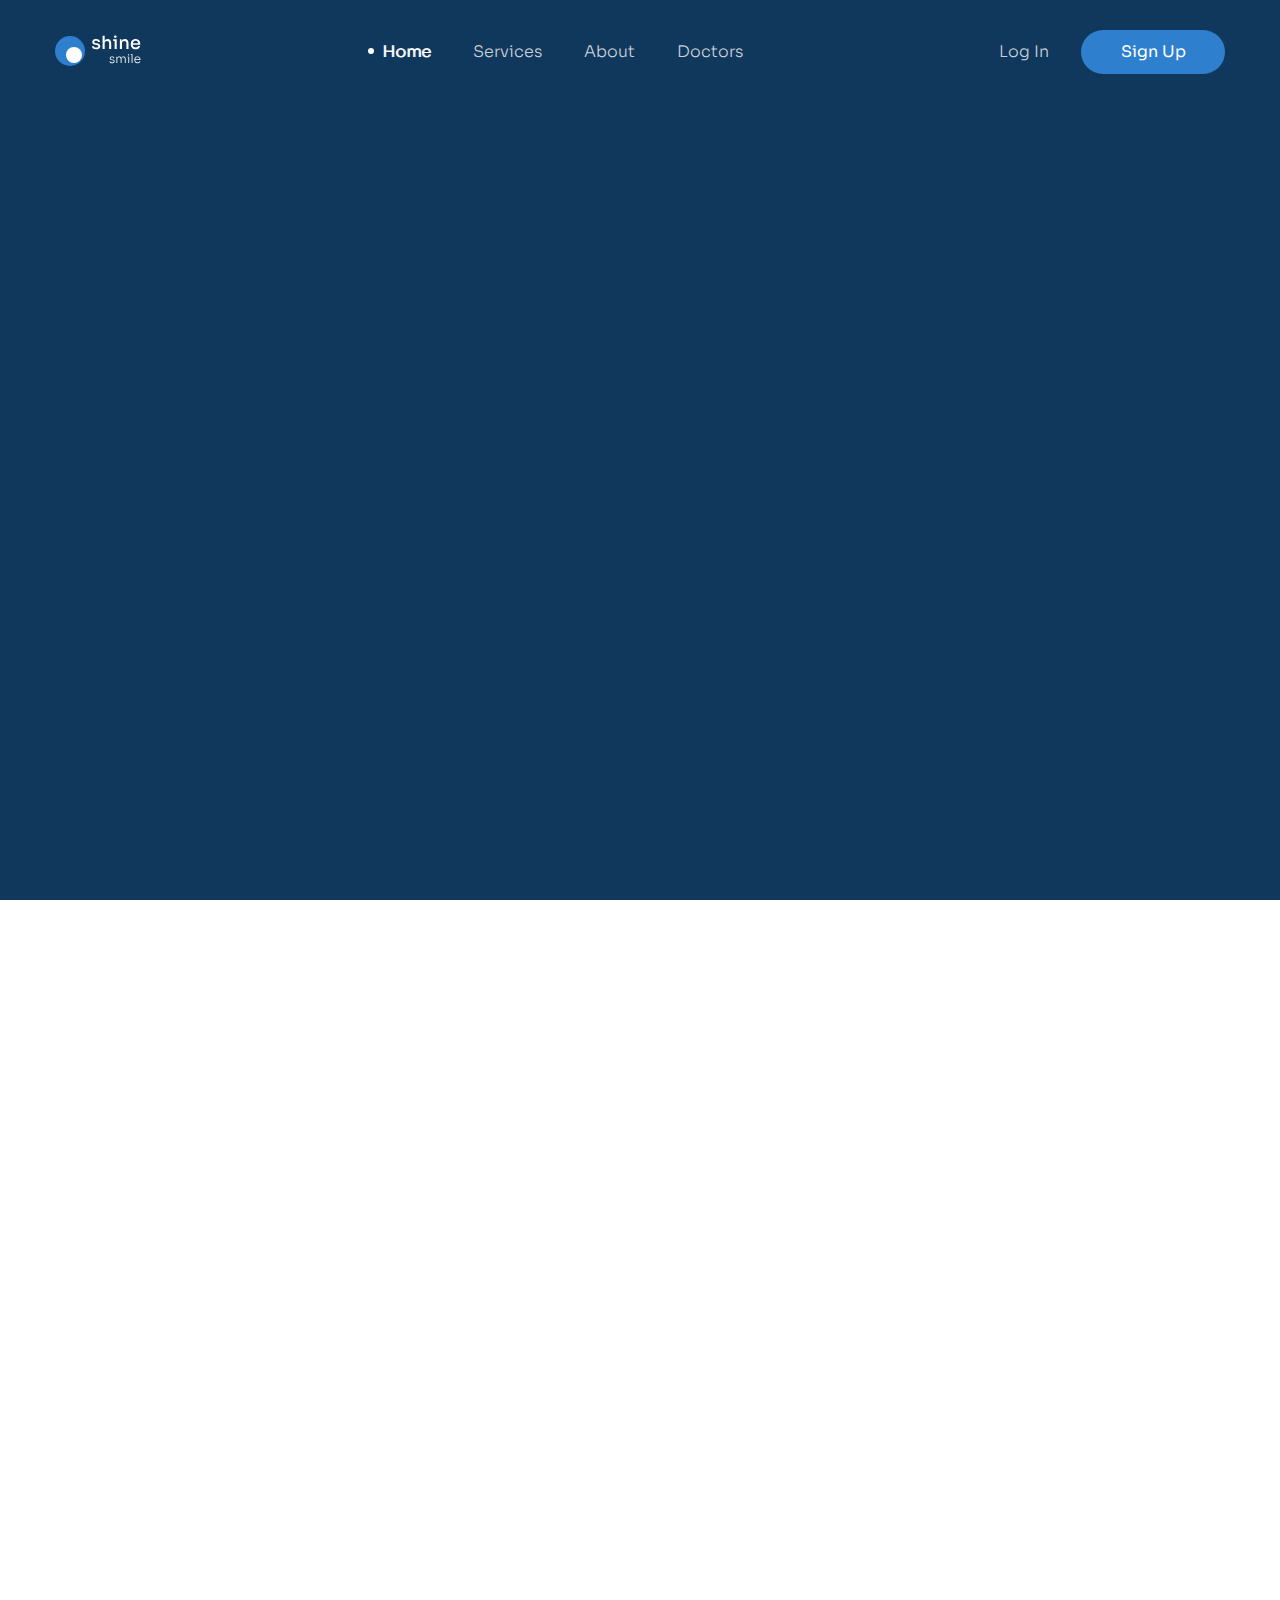
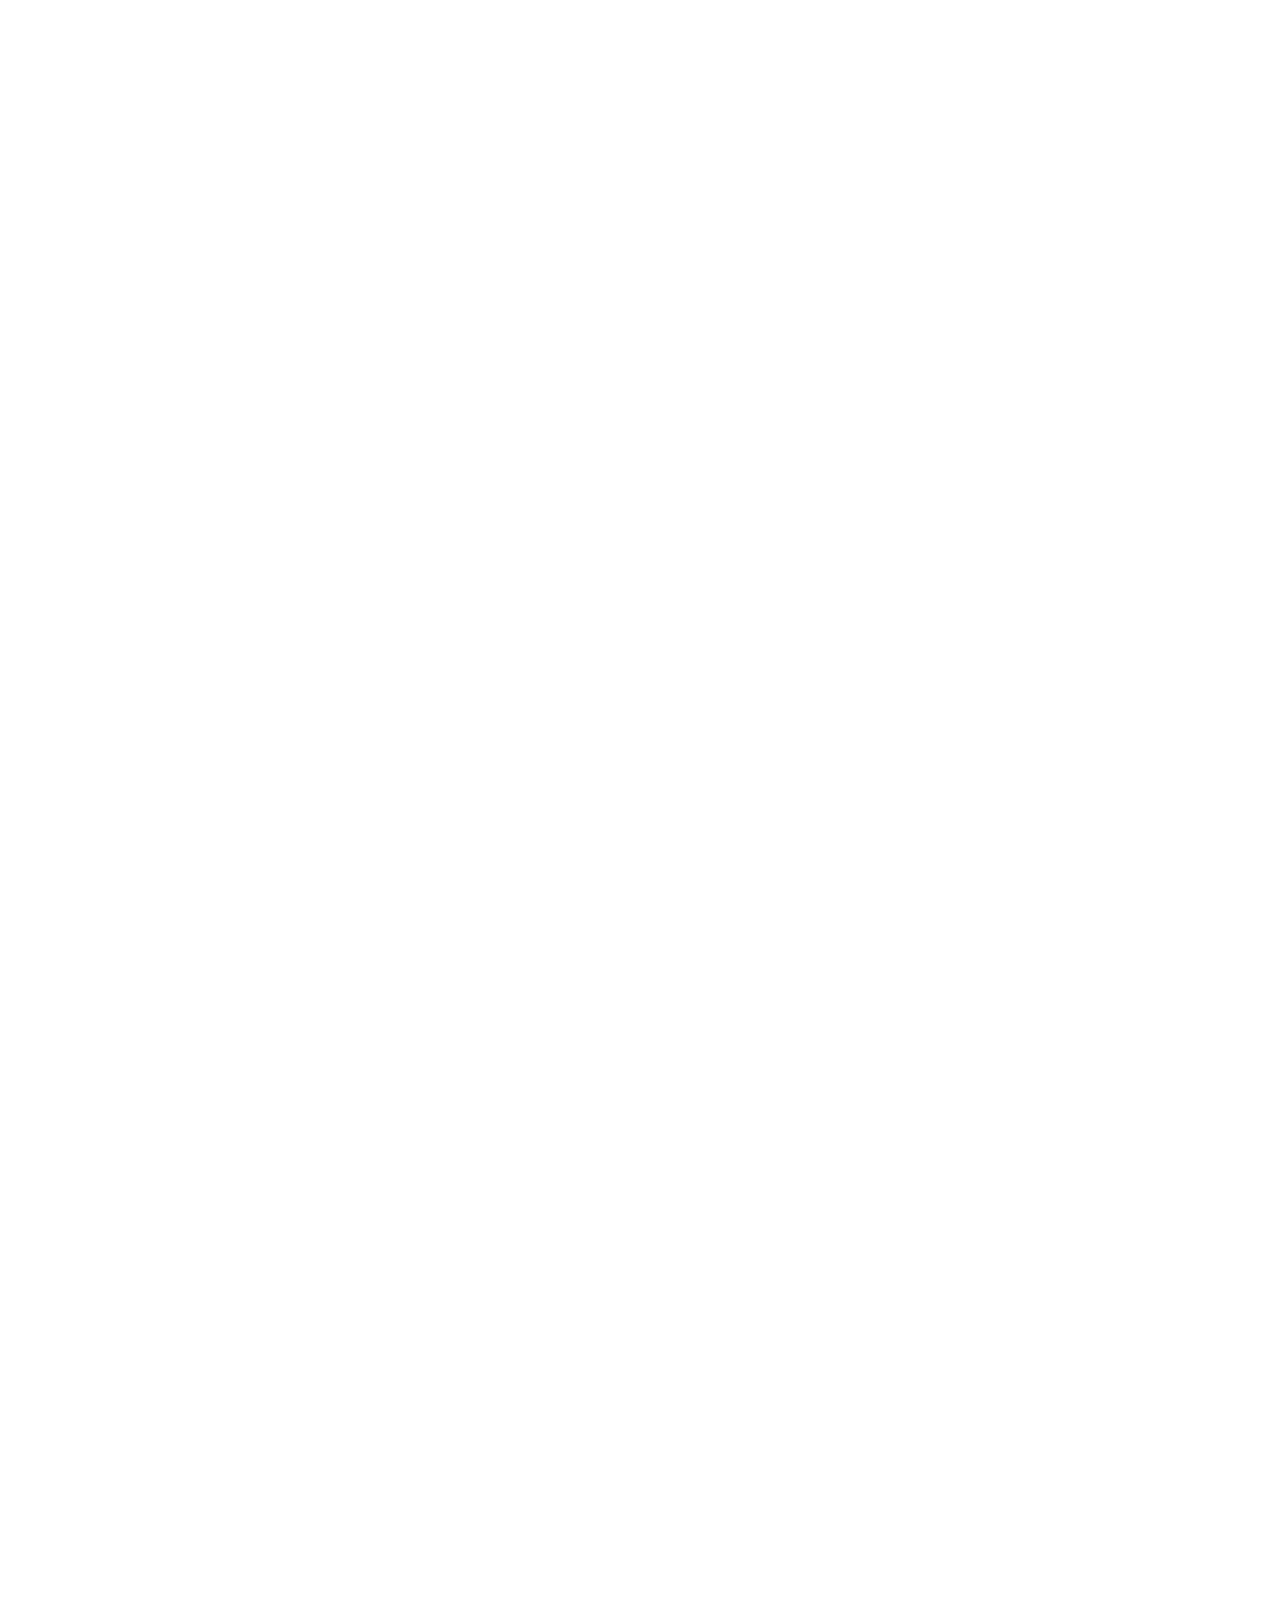
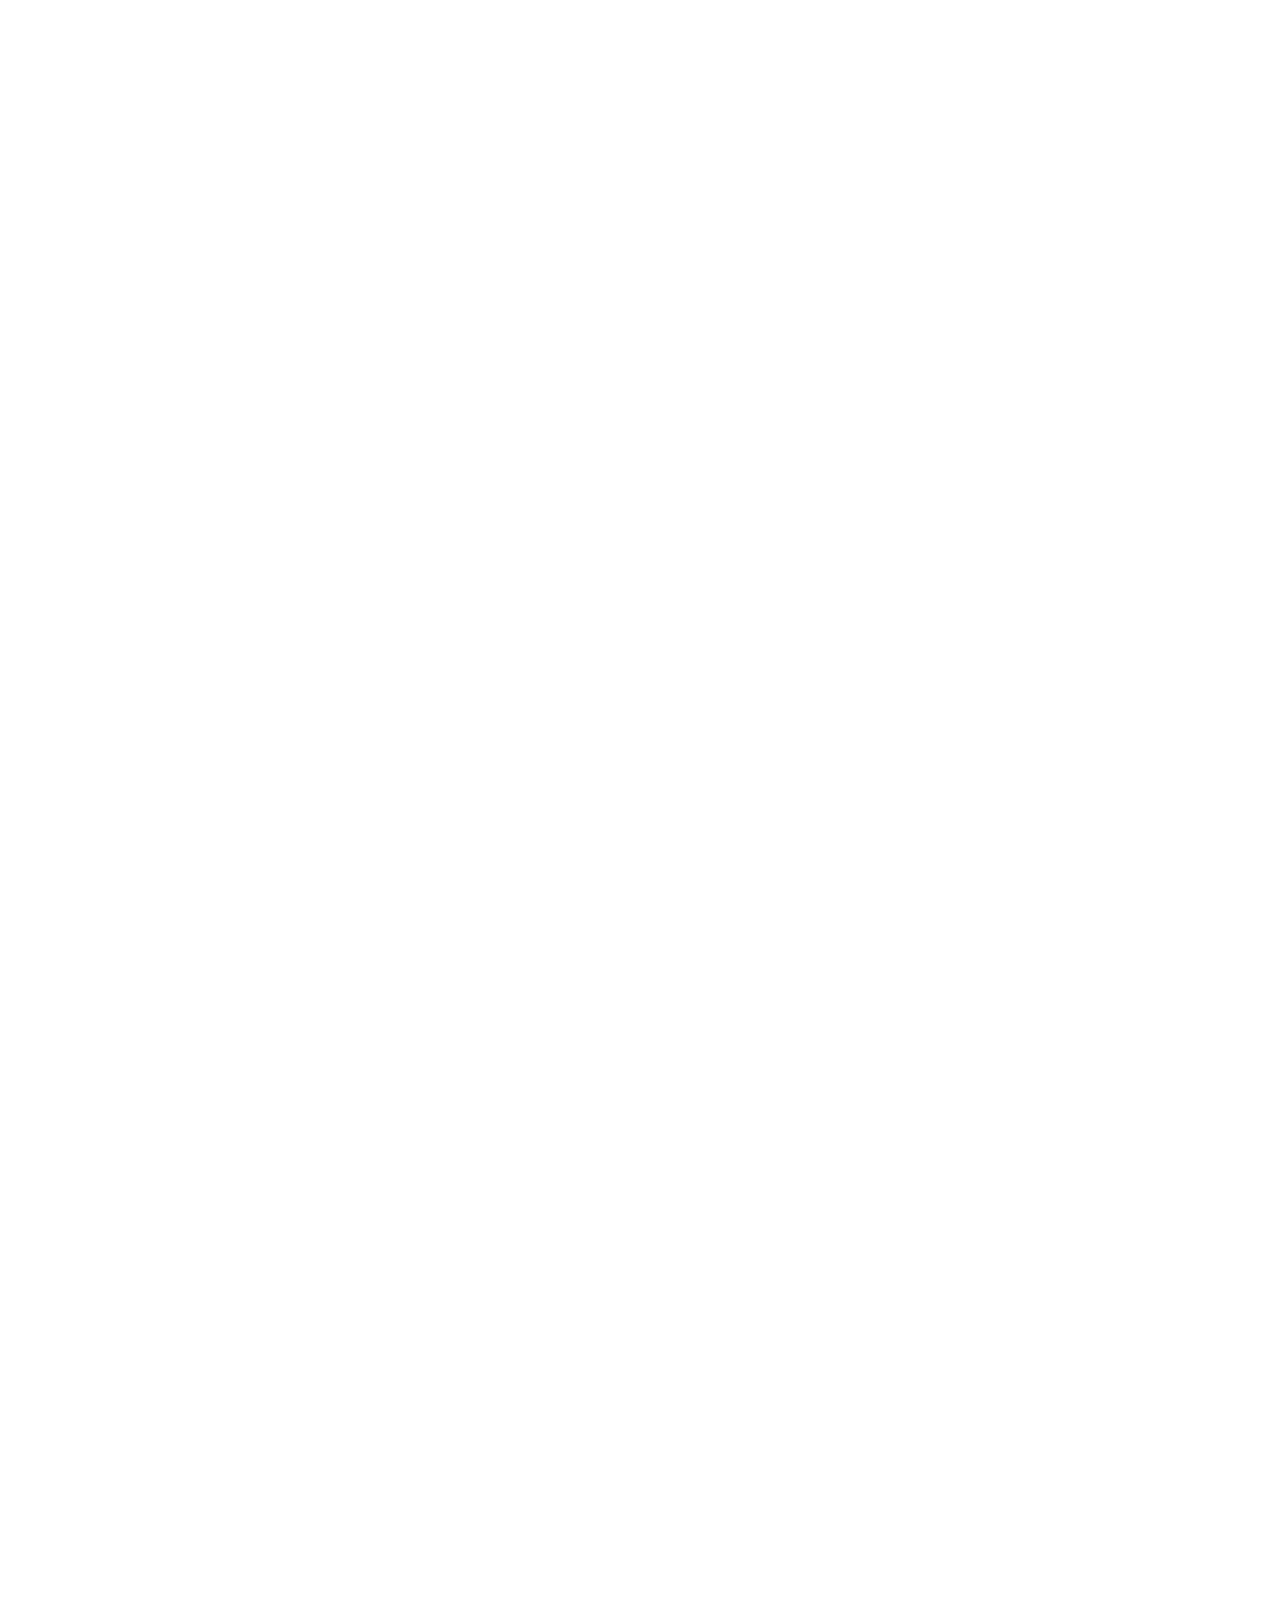
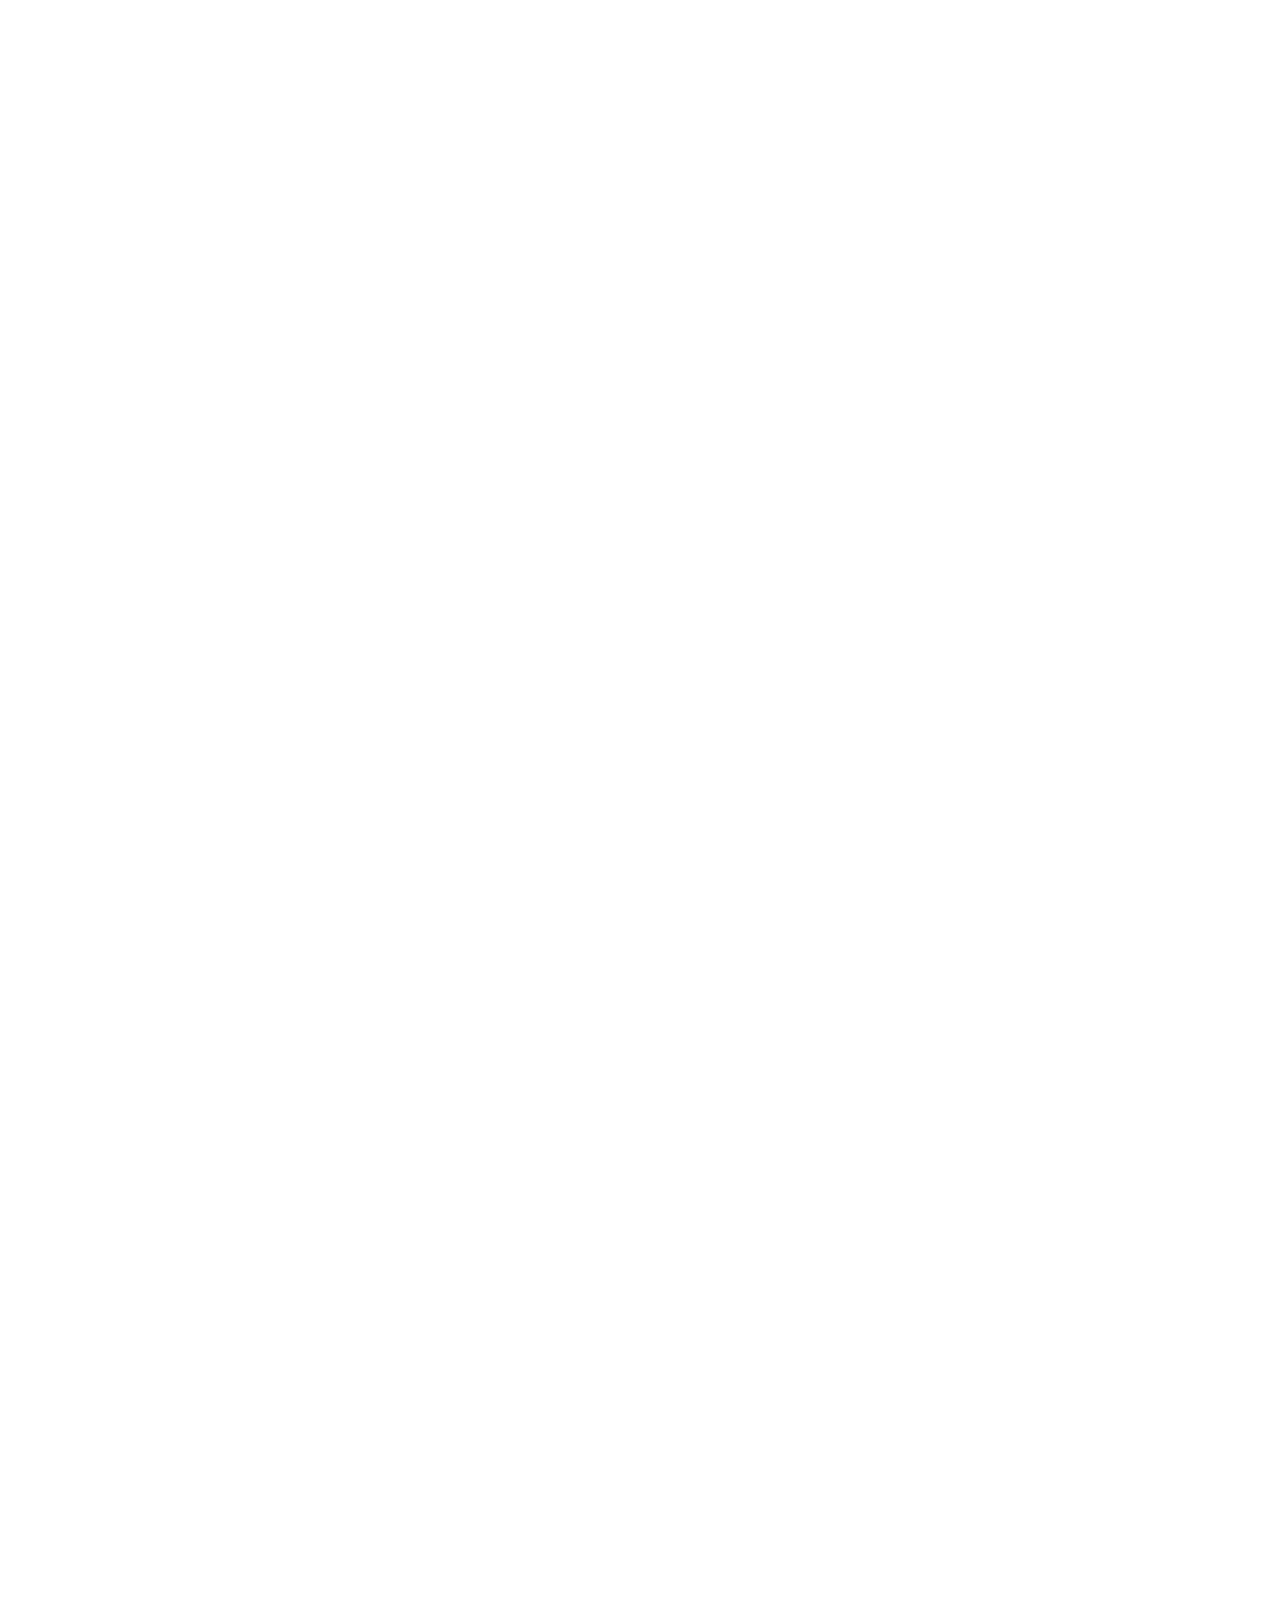
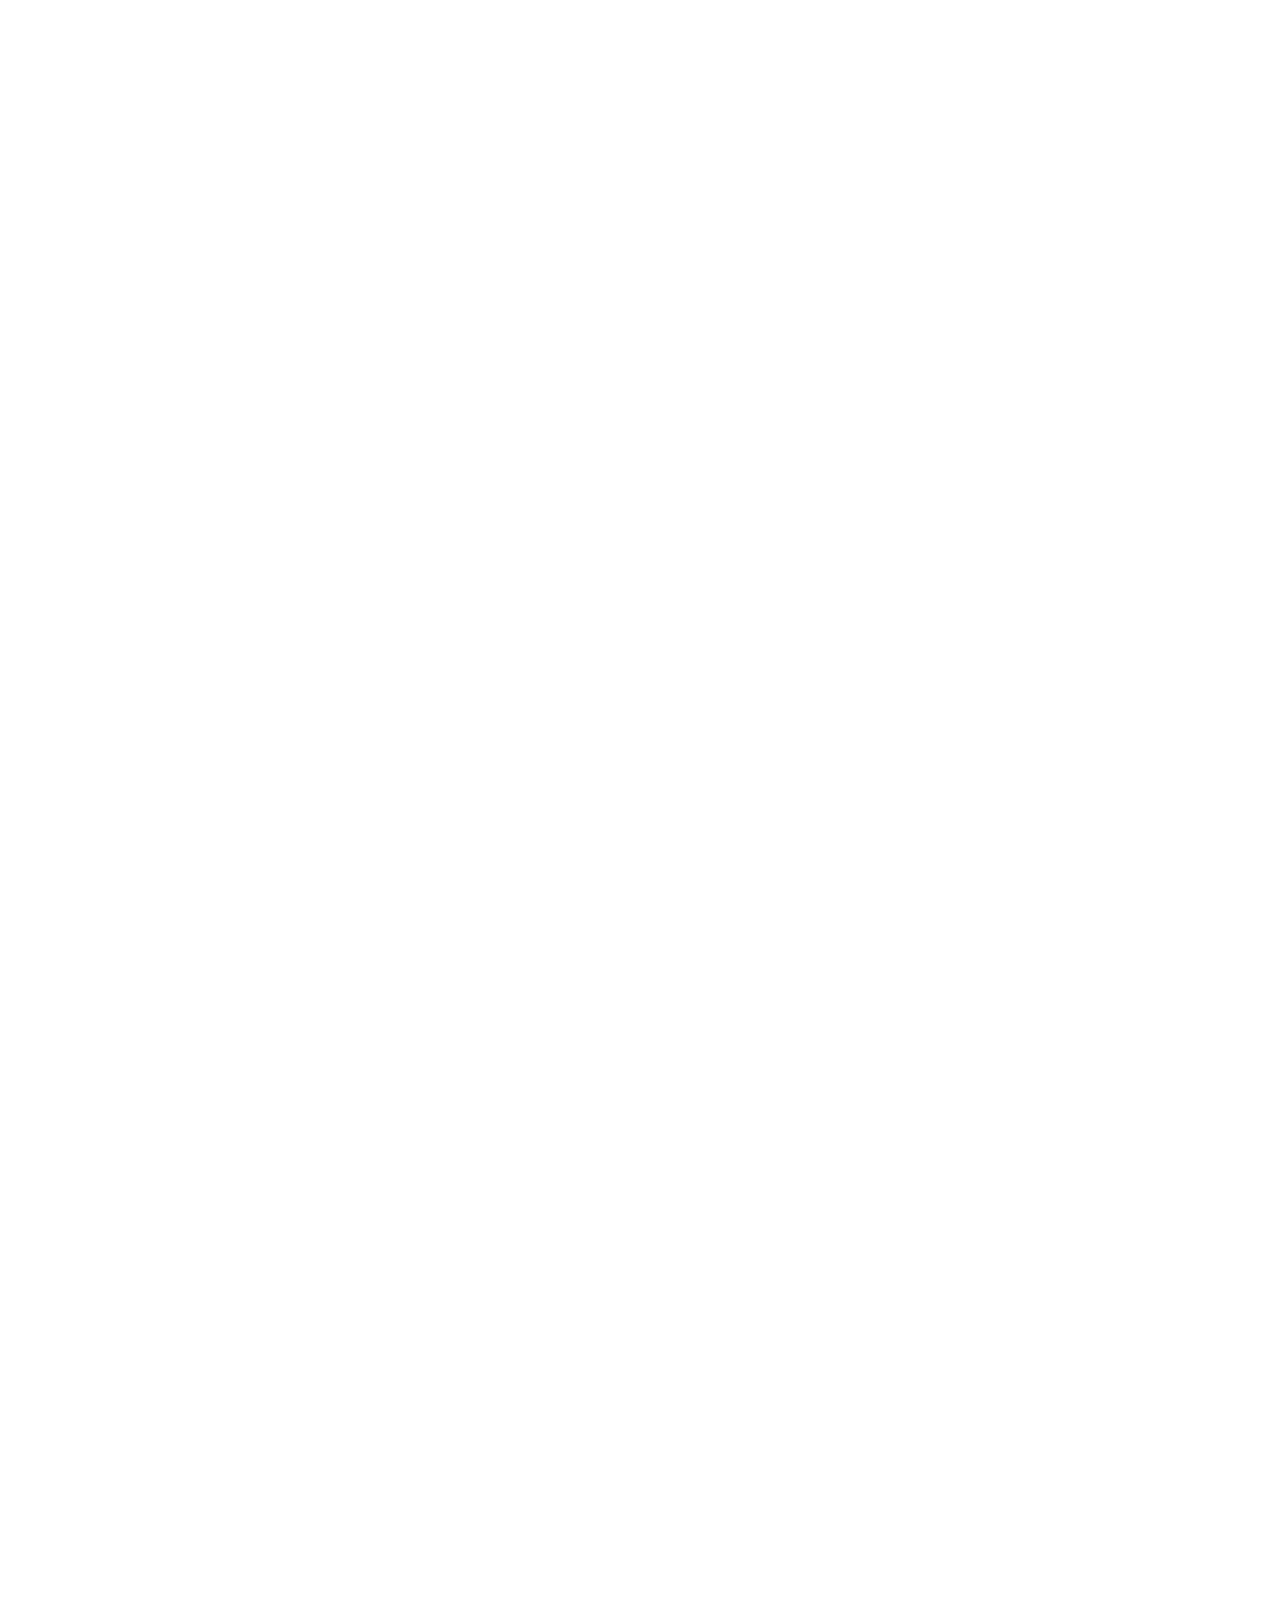
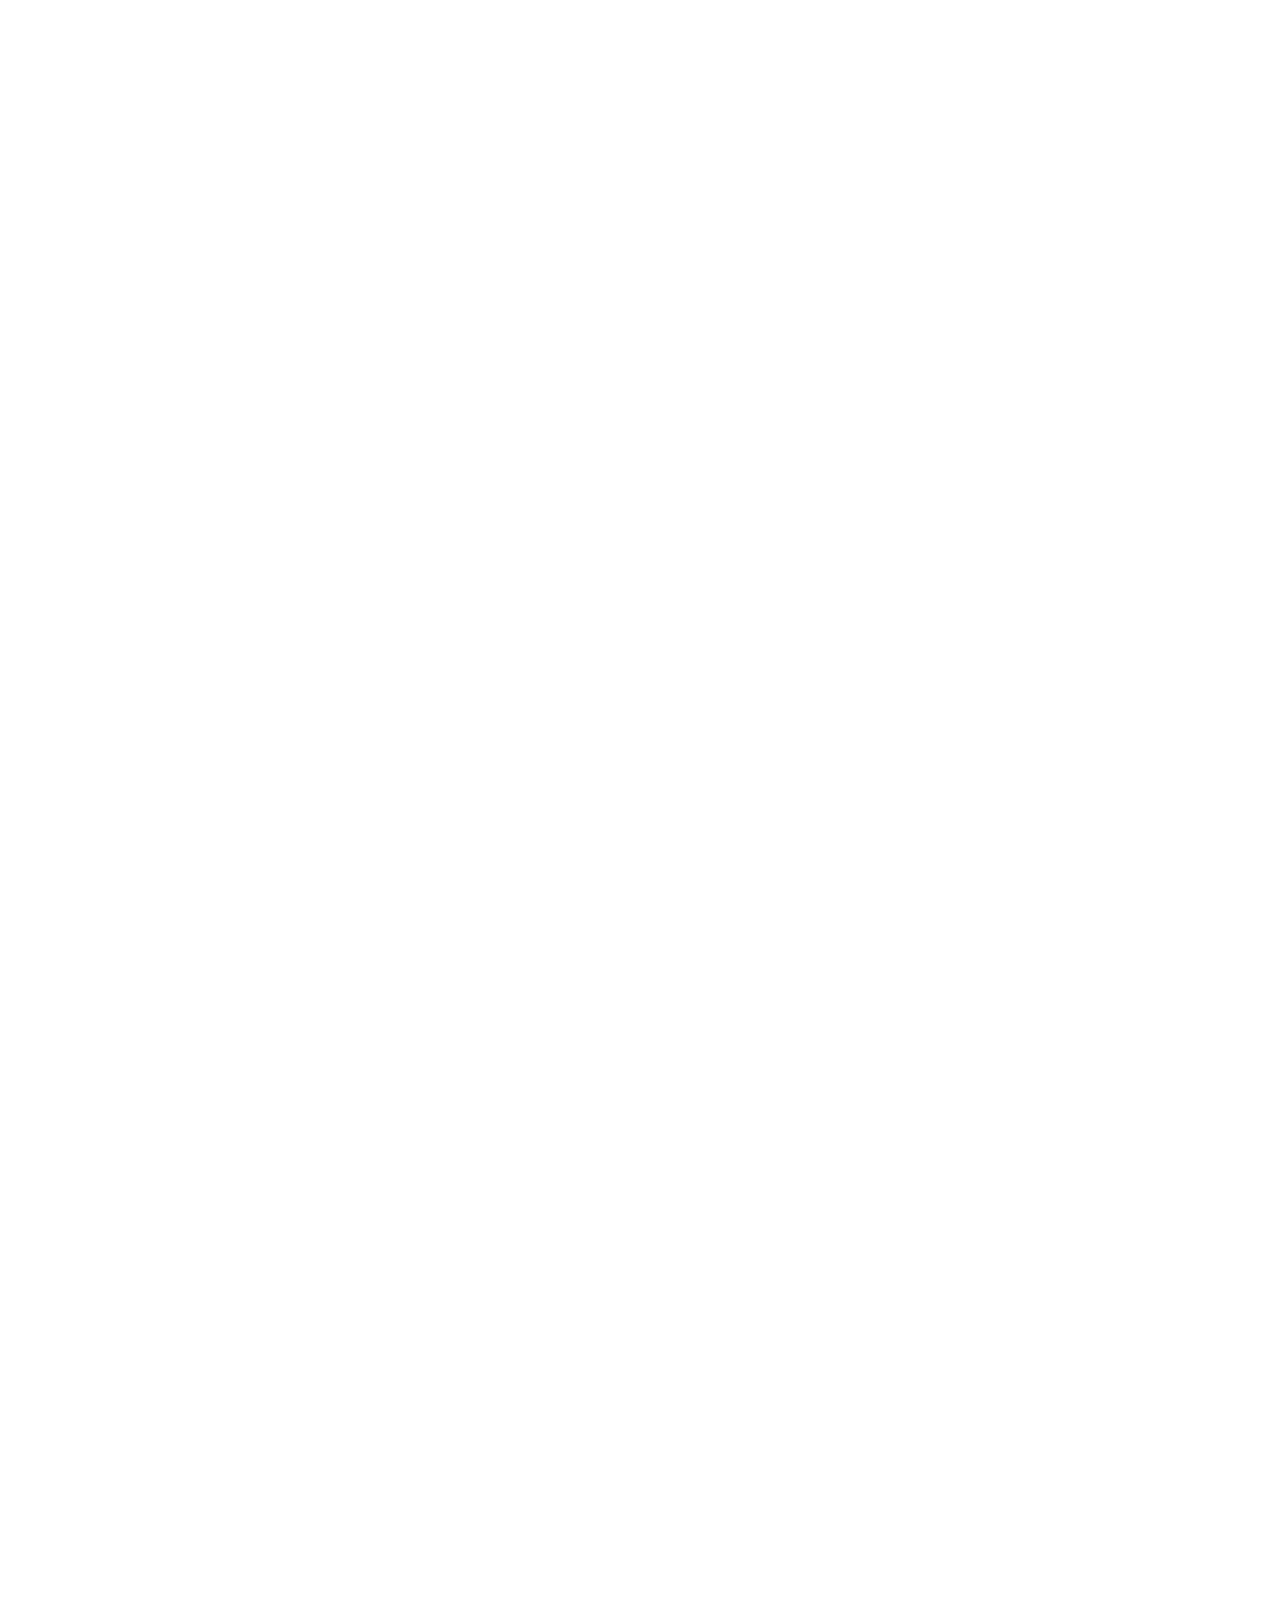
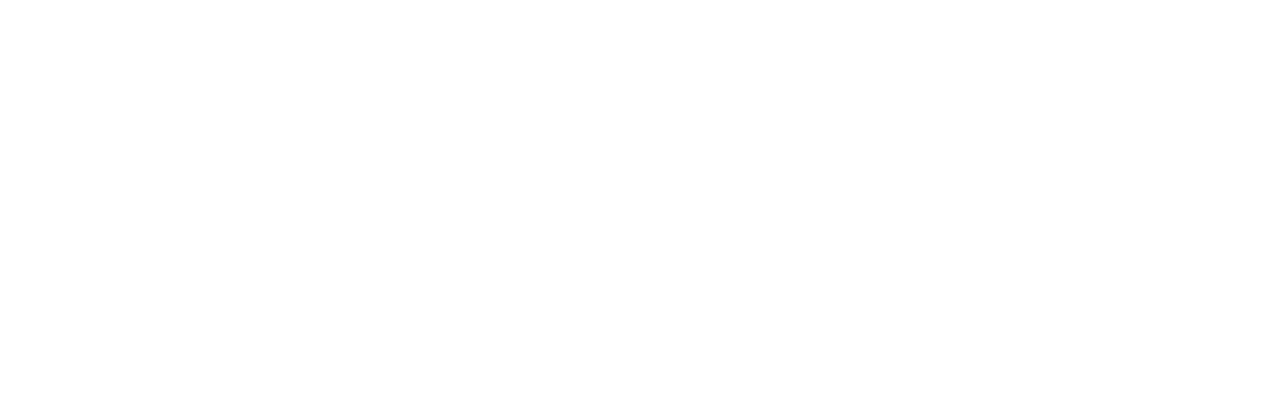
==== commit ce5683e5: "#25 - Practicle 2: responsive header" ====
--- a/Practicle-2/index.html
+++ b/Practicle-2/index.html
@@ -92,6 +92,8 @@
     <link rel="stylesheet" href="./assets/css/reset.css" />
     <!-- styles css -->
     <link rel="stylesheet" href="./assets/css/style.css" />
+    <!-- responsive css -->
+    <link rel="stylesheet" href="./assets/css/responsive.css" />
     <title>Shine smile</title>
   </head>
   <body style="height: 10000px">
@@ -101,11 +103,14 @@
         <div class="header-top">
           <!-- logo -->
           <a href="./"
-            ><img src="./assets/img/logo.svg" alt="shine smile" class="logo"
+            ><img
+              src="./assets/img/logo.svg"
+              alt="shine smile"
+              class="logo header__logo"
           /></a>
           <!-- nav -->
           <nav class="navbar">
-            <ul class="navbar__list">
+            <ul class="navbar__list" id="navbar__list--pc">
               <li class="navbar__item">
                 <a href="#!" class="navbar__link navbar__link--active">Home</a>
               </li>
@@ -159,6 +164,45 @@
         </section>
       </div>
     </header>
+    <!-- Tablet/mobile header -->
+    <div class="mobile-header">
+      
+      <!-- tablet/mobile menu -->
+      <input type="checkbox" name="menu-checkbox" id="menu-checkbox" class="menu-checkbox" hidden>
+      <label for="menu-checkbox">
+          <svg class="menu-header__icon" xmlns="http://www.w3.org/2000/svg" viewBox="0 0 448 512">
+              <path fill="currentColor"
+                  d="M0 96C0 78.3 14.3 64 32 64H416c17.7 0 32 14.3 32 32s-14.3 32-32 32H32C14.3 128 0 113.7 0 96zM0 256c0-17.7 14.3-32 32-32H416c17.7 0 32 14.3 32 32s-14.3 32-32 32H32c-17.7 0-32-14.3-32-32zM448 416c0 17.7-14.3 32-32 32H32c-17.7 0-32-14.3-32-32s14.3-32 32-32H416c17.7 0 32 14.3 32 32z" />
+          </svg>
+      </label>
+      
+      <!-- overlay -->
+      <label for="menu-checkbox" class="menu-overlay"></label>
+
+      <!-- menu content -->
+       <div class="menu-drawer">
+        <!-- menu top -->
+        <div class="menu-drawer__top">
+          <!-- logo -->
+          <a href="./"><img src="./assets/img/logo.svg" alt="shine smile" class="logo"></a>
+          <!-- icon close menu -->
+          <label for="menu-checkbox">
+              <svg class="close__menu" xmlns="http://www.w3.org/2000/svg" viewBox="0 0 512 512">
+                  <path fill="currentColor"
+                      d="M256 48a208 208 0 1 1 0 416 208 208 0 1 1 0-416zm0 464A256 256 0 1 0 256 0a256 256 0 1 0 0 512zM175 175c-9.4 9.4-9.4 24.6 0 33.9l47 47-47 47c-9.4 9.4-9.4 24.6 0 33.9s24.6 9.4 33.9 0l47-47 47 47c9.4 9.4 24.6 9.4 33.9 0s9.4-24.6 0-33.9l-47-47 47-47c9.4-9.4 9.4-24.6 0-33.9s-24.6-9.4-33.9 0l-47 47-47-47c-9.4-9.4-24.6-9.4-33.9 0z" />
+              </svg>
+          </label>
+      </div>
+        <!-- nav mobile -->
+        <ul id="navbar__list--mobile"></ul>
+         <!-- sử dụng js để copy navbar -->
+         <script>
+          const navPC = document.querySelector("#navbar__list--pc");
+          const navMobile = document.querySelector("#navbar__list--mobile");
+          // sao chep
+          navMobile.innerHTML = navPC.innerHTML;
+      </script>
+       </div>
     <!-- main -->
     <main>
       <!-- our service -->
--- a/Practicle-2/assets/css/responsive.css
+++ b/Practicle-2/assets/css/responsive.css
@@ -0,0 +1,106 @@
+/* PC */
+@media (min-width: 992px) {
+  .mobile-header {
+    display: none;
+  }
+}
+
+/* Tablet & mobile */
+@media (max-width: 991.98px) {
+  /* 1. ẩn navbar trên tablet và mobile */
+  .navbar {
+    display: none;
+  }
+  /* 2. chuyển logo vào giữa */
+  .header-top {
+    position: relative;
+  }
+  .header__logo {
+    position: absolute;
+    left: 50%;
+    translate: -50% -50%;
+  }
+
+  /*3. căn lại vị trí của menu icon */
+  .menu-header__icon {
+    position: absolute;
+    top: 38px;
+    left: 26px;
+    color: #fff;
+    width: 24px;
+  }
+  /* 4. overlay */
+  .menu-overlay {
+    position: fixed;
+    background: rgba(0, 0, 0, 0.3);
+    inset: 0;
+    z-index: 1;
+    /* bình thường ẩn overlay đi */
+    opacity: 0;
+    visibility: hidden;
+    transition: 0.5s;
+  }
+
+  /* 5. kiểm tra nếu checkbox được check thì hiện overlay */
+  .menu-checkbox:checked ~ .menu-overlay {
+    opacity: 1;
+    visibility: visible;
+  }
+  /* 6. code cho menu drawer */
+  .menu-drawer {
+    position: fixed;
+    background-color: #2e1919;
+    inset: 0 40% 0 0;
+    z-index: 2;
+    transform: translateX(-100%);
+    transition: 0.5s;
+    padding: 60px;
+  }
+  /* 7. kiểm tra nếu checkbox được check hiện menu */
+  .menu-checkbox:checked ~ .menu-drawer {
+    transform: translateX(0);
+  }
+  /* 8. menu top */
+  .close__menu {
+    width: 24px;
+    color: #fff;
+  }
+
+  .menu-drawer__top {
+    display: flex;
+    justify-content: space-between;
+    align-items: center;
+  }
+
+  .navbar__list {
+    margin-top: 25px;
+    flex-direction: column;
+  }
+
+  #navbar__list--mobile {
+    margin-top: 25px;
+  }
+
+  .navbar__link {
+    display: block;
+    font-size: 2rem;
+  }
+
+  .navbar__link:hover {
+    background-color: #00ffff37;
+  }
+}
+
+/* Tablet */
+@media (min-width: 768px) and (max-width: 991.98px) {
+}
+
+/* Mobile */
+@media (min-width: 767.98px) {
+}
+/*  */
+.hero,
+main,
+.footer {
+  display: none;
+}
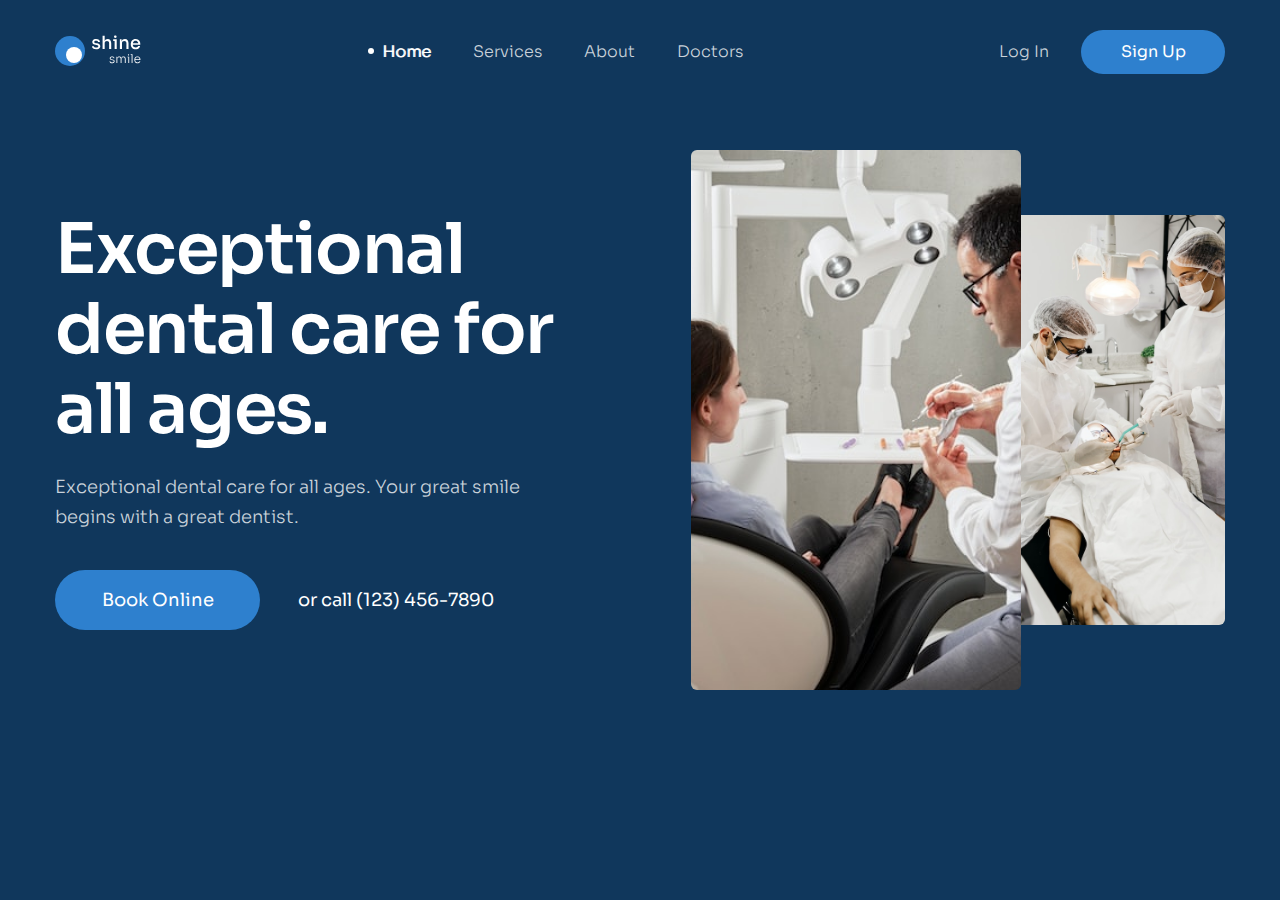
==== commit a3e4a4fb: "#26 - Practicle 2: responsive hero & services" ====
--- a/Practicle-2/index.html
+++ b/Practicle-2/index.html
@@ -96,7 +96,7 @@
     <link rel="stylesheet" href="./assets/css/responsive.css" />
     <title>Shine smile</title>
   </head>
-  <body style="height: 10000px">
+  <body >
     <!-- header -->
     <header class="header">
       <div class="container">
@@ -665,133 +665,103 @@
       <div class="container">
         <!-- top footer -->
         <div class="footer__top">
-          <!-- column 1 -->
-          <div class="footer__column">
-            <!-- logo -->
-            <a href="./"
-              ><img src="./assets/img/logo.svg" alt="shine smile" class="logo"
-            /></a>
-            <p class="footer__desc">
-              Exceptional dental care for all ages. Your great smile begins with
-              a great dentist.
-            </p>
-          </div>
-          <!-- column 2 -->
-          <div class="footer__column">
-            <h3 class="footer__heading">Support</h3>
-            <ul class="footer__list">
-              <li class="footer__item">
-                <a href="#!" class="footer__link">Help center</a>
-              </li>
-              <li class="footer__item">
-                <a href="#!" class="footer__link">Account information</a>
-              </li>
-              <li class="footer__item">
-                <a href="#!" class="footer__link">About</a>
-              </li>
-              <li class="footer__item">
-                <a href="#!" class="footer__link">Contact us</a>
-              </li>
-            </ul>
-            <h3 class="footer__heading">Support</h3>
-            <ul class="footer__list">
-              <li class="footer__item">
-                <a href="#!" class="footer__link">Help center</a>
-              </li>
-              <li class="footer__item">
-                <a href="#!" class="footer__link">Account information</a>
-              </li>
-            </ul>
-          </div>
-          <!-- column 3 -->
-          <div class="footer__column">
-            <h3 class="footer__heading">Support</h3>
-            <ul class="footer__list">
-              <li class="footer__item">
-                <a href="#!" class="footer__link">Help center</a>
-              </li>
-              <li class="footer__item">
-                <a href="#!" class="footer__link">Account information</a>
-              </li>
-            </ul>
-
-            <h3 class="footer__heading">Support</h3>
-            <ul class="footer__list">
-              <li class="footer__item">
-                <a href="#!" class="footer__link">Help center</a>
-              </li>
-            </ul>
-          </div>
-          <!-- column 4 -->
-          <div class="footer__column">
-            <h3 class="footer__heading">Stay In Touch</h3>
-            <div class="footer__social">
-              <a href="#!" class="footer__social-btn">
-                <svg
-                  xmlns="http://www.w3.org/2000/svg"
-                  width="6"
-                  height="12"
-                  viewBox="0 0 6 12"
-                  fill="none"
-                >
-                  <path
-                    d="M3.98981 11.9358V6.0302H5.76473L6 3.9517H3.98981L3.9928 2.91132C3.9928 2.3692 4.0477 2.07885 4.87783 2.07885H5.98755V0H4.21224C2.07977 0 1.32931 1.00825 1.32931 2.70405V3.95186H0V6.03055H1.32931V11.8521C1.84718 11.9489 2.38257 12 2.93075 12C3.28487 12 3.63863 11.9786 3.98981 11.9358Z"
-                    fill="currentColor"
-                  />
-                </svg>
-              </a>
-              <a href="#!" class="footer__social-btn">
-                <svg
-                  xmlns="http://www.w3.org/2000/svg"
-                  width="16"
-                  height="12"
-                  viewBox="0 0 16 12"
-                  fill="none"
-                >
-                  <path
-                    d="M16 1.42062C15.405 1.66154 14.771 1.82123 14.11 1.89877C14.79 1.524 15.309 0.935077 15.553 0.225231C14.919 0.574154 14.219 0.820615 13.473 0.958154C12.871 0.366462 12.013 0 11.077 0C9.261 0 7.799 1.36062 7.799 3.02862C7.799 3.26862 7.821 3.49938 7.875 3.71908C5.148 3.59631 2.735 2.38985 1.114 0.552C0.831 1.00523 0.665 1.524 0.665 2.08246C0.665 3.13108 1.25 4.06062 2.122 4.59877C1.595 4.58954 1.078 4.44831 0.64 4.22585C0.64 4.23508 0.64 4.24708 0.64 4.25908C0.64 5.73046 1.777 6.95262 3.268 7.23415C3.001 7.30154 2.71 7.33385 2.408 7.33385C2.198 7.33385 1.986 7.32277 1.787 7.28215C2.212 8.48123 3.418 9.36277 4.852 9.39138C3.736 10.1972 2.319 10.6828 0.785 10.6828C0.516 10.6828 0.258 10.6717 0 10.6412C1.453 11.5062 3.175 12 5.032 12C11.068 12 14.368 7.38462 14.368 3.384C14.368 3.25015 14.363 3.12092 14.356 2.99262C15.007 2.56615 15.554 2.03354 16 1.42062Z"
-                    fill="currentColor"
-                  />
-                </svg>
-              </a>
-              <a href="#!" class="footer__social-btn">
-                <svg
-                  xmlns="http://www.w3.org/2000/svg"
-                  width="13"
-                  height="12"
-                  viewBox="0 0 13 12"
-                  fill="none"
-                >
-                  <path
-                    d="M0 1.39394C0 0.989891 0.146401 0.656558 0.439189 0.393939C0.731978 0.131309 1.11262 0 1.58108 0C2.04119 0 2.41344 0.129285 2.69788 0.387879C2.99066 0.654545 3.13707 1.00201 3.13707 1.4303C3.13707 1.81818 2.99486 2.14141 2.71042 2.4C2.41764 2.66667 2.03282 2.8 1.55598 2.8H1.54344C1.08333 2.8 0.711072 2.66667 0.426641 2.4C0.142209 2.13333 0 1.79798 0 1.39394ZM0.163127 12V3.90303H2.94884V12H0.163127ZM4.49228 12H7.27799V7.47879C7.27799 7.19595 7.31146 6.97777 7.37838 6.82424C7.49549 6.54949 7.67326 6.31716 7.91168 6.12727C8.1501 5.93737 8.44916 5.84242 8.80888 5.84242C9.74582 5.84242 10.2143 6.45252 10.2143 7.67273V12H13V7.35758C13 6.16161 12.7072 5.25455 12.1216 4.63636C11.536 4.01818 10.7622 3.70909 9.80019 3.70909C8.72104 3.70909 7.88031 4.15758 7.27799 5.05455V5.07879H7.26544L7.27799 5.05455V3.90303H4.49228C4.509 4.16161 4.51737 4.96565 4.51737 6.31515C4.51737 7.66464 4.509 9.55959 4.49228 12Z"
-                    fill="currentColor"
-                  />
-                </svg>
-              </a>
+            <!-- column 1 -->
+            <div class="footer__column">
+                <!-- logo -->
+                <a href="./"><img src="./assets/img/logo.svg" alt="shine smile" class="logo"></a>
+                <p class="footer__desc">Exceptional dental care for all ages. Your great smile begins with a great
+                    dentist.</p>
+
             </div>
-
-            <h3 class="footer__heading">Subscribe</h3>
-            <p class="footer__desc">
-              Subscribe our newsletter for the latest update of Dental care
-            </p>
-
-            <form class="footer-form" action="">
-              <input
-                type="email"
-                class="footer-form__input"
-                placeholder="Enter your email..."
-              />
-              <button class="footer-form__submit">Subscribe</button>
-            </form>
-          </div>
-        </div>
-        <!-- copyright -->
-        <div class="footer__copyright">
-          <p class="footer__copyright-text">
-            2021 GDN. Copyright and All rights reserved.
-          </p>
-        </div>
-      </div>
+            <!-- column 2 -->
+            <div class="footer__column">
+                <h3 class="footer__heading">Support</h3>
+                <ul class="footer__list">
+                    <li class="footer__item">
+                        <a href="#!" class="footer__link">Help center</a>
+                    </li>
+                    <li class="footer__item">
+                        <a href="#!" class="footer__link">Account information</a>
+                    </li>
+                    <li class="footer__item">
+                        <a href="#!" class="footer__link">About</a>
+                    </li>
+                    <li class="footer__item">
+                        <a href="#!" class="footer__link">Contact us</a>
+                    </li>
+                </ul>
+                <h3 class="footer__heading">Support</h3>
+                <ul class="footer__list">
+                    <li class="footer__item">
+                        <a href="#!" class="footer__link">Help center</a>
+                    </li>
+                    <li class="footer__item">
+                        <a href="#!" class="footer__link">Account information</a>
+                    </li>
+
+                </ul>
+            </div>
+            <!-- column 3 -->
+            <div class="footer__column">
+                <h3 class="footer__heading">Support</h3>
+                <ul class="footer__list">
+                    <li class="footer__item">
+                        <a href="#!" class="footer__link">Help center</a>
+                    </li>
+                    <li class="footer__item">
+                        <a href="#!" class="footer__link">Account information</a>
+                    </li>
+
+                </ul>
+
+                <h3 class="footer__heading">Support</h3>
+                <ul class="footer__list">
+                    <li class="footer__item">
+                        <a href="#!" class="footer__link">Help center</a>
+                    </li>
+                </ul>
+            </div>
+            <!-- column 4 -->
+            <div class="footer__column">
+                <h3 class="footer__heading">Stay In Touch</h3>
+                <div class="footer__social">
+                    <a href="#!" class="footer__social-btn">
+                        <svg xmlns="http://www.w3.org/2000/svg" width="6" height="12" viewBox="0 0 6 12"
+                            fill="none">
+                            <path
+                                d="M3.98981 11.9358V6.0302H5.76473L6 3.9517H3.98981L3.9928 2.91132C3.9928 2.3692 4.0477 2.07885 4.87783 2.07885H5.98755V0H4.21224C2.07977 0 1.32931 1.00825 1.32931 2.70405V3.95186H0V6.03055H1.32931V11.8521C1.84718 11.9489 2.38257 12 2.93075 12C3.28487 12 3.63863 11.9786 3.98981 11.9358Z"
+                                fill="currentColor" />
+                        </svg>
+                    </a>
+                    <a href="#!" class="footer__social-btn">
+                        <svg xmlns="http://www.w3.org/2000/svg" width="16" height="12" viewBox="0 0 16 12"
+                            fill="none">
+                            <path
+                                d="M16 1.42062C15.405 1.66154 14.771 1.82123 14.11 1.89877C14.79 1.524 15.309 0.935077 15.553 0.225231C14.919 0.574154 14.219 0.820615 13.473 0.958154C12.871 0.366462 12.013 0 11.077 0C9.261 0 7.799 1.36062 7.799 3.02862C7.799 3.26862 7.821 3.49938 7.875 3.71908C5.148 3.59631 2.735 2.38985 1.114 0.552C0.831 1.00523 0.665 1.524 0.665 2.08246C0.665 3.13108 1.25 4.06062 2.122 4.59877C1.595 4.58954 1.078 4.44831 0.64 4.22585C0.64 4.23508 0.64 4.24708 0.64 4.25908C0.64 5.73046 1.777 6.95262 3.268 7.23415C3.001 7.30154 2.71 7.33385 2.408 7.33385C2.198 7.33385 1.986 7.32277 1.787 7.28215C2.212 8.48123 3.418 9.36277 4.852 9.39138C3.736 10.1972 2.319 10.6828 0.785 10.6828C0.516 10.6828 0.258 10.6717 0 10.6412C1.453 11.5062 3.175 12 5.032 12C11.068 12 14.368 7.38462 14.368 3.384C14.368 3.25015 14.363 3.12092 14.356 2.99262C15.007 2.56615 15.554 2.03354 16 1.42062Z"
+                                fill="currentColor" />
+                        </svg>
+                    </a>
+                    <a href="#!" class="footer__social-btn">
+                        <svg xmlns="http://www.w3.org/2000/svg" width="13" height="12" viewBox="0 0 13 12"
+                            fill="none">
+                            <path
+                                d="M0 1.39394C0 0.989891 0.146401 0.656558 0.439189 0.393939C0.731978 0.131309 1.11262 0 1.58108 0C2.04119 0 2.41344 0.129285 2.69788 0.387879C2.99066 0.654545 3.13707 1.00201 3.13707 1.4303C3.13707 1.81818 2.99486 2.14141 2.71042 2.4C2.41764 2.66667 2.03282 2.8 1.55598 2.8H1.54344C1.08333 2.8 0.711072 2.66667 0.426641 2.4C0.142209 2.13333 0 1.79798 0 1.39394ZM0.163127 12V3.90303H2.94884V12H0.163127ZM4.49228 12H7.27799V7.47879C7.27799 7.19595 7.31146 6.97777 7.37838 6.82424C7.49549 6.54949 7.67326 6.31716 7.91168 6.12727C8.1501 5.93737 8.44916 5.84242 8.80888 5.84242C9.74582 5.84242 10.2143 6.45252 10.2143 7.67273V12H13V7.35758C13 6.16161 12.7072 5.25455 12.1216 4.63636C11.536 4.01818 10.7622 3.70909 9.80019 3.70909C8.72104 3.70909 7.88031 4.15758 7.27799 5.05455V5.07879H7.26544L7.27799 5.05455V3.90303H4.49228C4.509 4.16161 4.51737 4.96565 4.51737 6.31515C4.51737 7.66464 4.509 9.55959 4.49228 12Z"
+                                fill="currentColor" />
+                        </svg>
+                    </a>
+
+                </div>
+
+                <h3 class="footer__heading">Subscribe</h3>
+                <p class="footer__desc">Subscribe our newsletter for the latest update of Dental care</p>
+
+                <form class="footer-form" action="">
+                    <input type="email" class="footer-form__input" placeholder="Enter your email...">
+                    <button class="footer-form__submit">Subscribe</button>
+                </form>
+            </div>
+        </div>
+
     </section>
   </body>
 </html>
--- a/Practicle-2/assets/css/responsive.css
+++ b/Practicle-2/assets/css/responsive.css
@@ -89,6 +89,71 @@
   .navbar__link:hover {
     background-color: #00ffff37;
   }
+  /* khoi hero */
+  .hero {
+    flex-direction: column;
+    gap: 50px;
+  }
+
+  .hero__content {
+    order: 2;
+  }
+
+  .hero__media {
+    order: 1;
+  }
+
+  .hero__content {
+    width: 80%;
+    text-align: center;
+    margin: 22px auto;
+  }
+
+  .hero__row {
+    justify-content: center;
+  }
+  /* khoi hero */
+  .hero {
+    flex-direction: column;
+    gap: 50px;
+  }
+
+  .hero__content {
+    order: 2;
+  }
+
+  .hero__media {
+    order: 1;
+  }
+
+  .hero__content {
+    width: 80%;
+    text-align: center;
+    margin: 22px auto;
+  }
+
+  .hero__row {
+    justify-content: center;
+  }
+
+  /* khối service */
+  .service__row {
+    flex-direction: column;
+    row-gap: 20px;
+  }
+
+  .service__img {
+    width: 100%;
+  }
+
+  .service__list {
+    text-align: center;
+  }
+
+  .service-item {
+    width: 90%;
+    text-align: start;
+  }
 }
 
 /* Tablet */
@@ -99,8 +164,7 @@
 @media (min-width: 767.98px) {
 }
 /*  */
-.hero,
-main,
+
 .footer {
   display: none;
 }
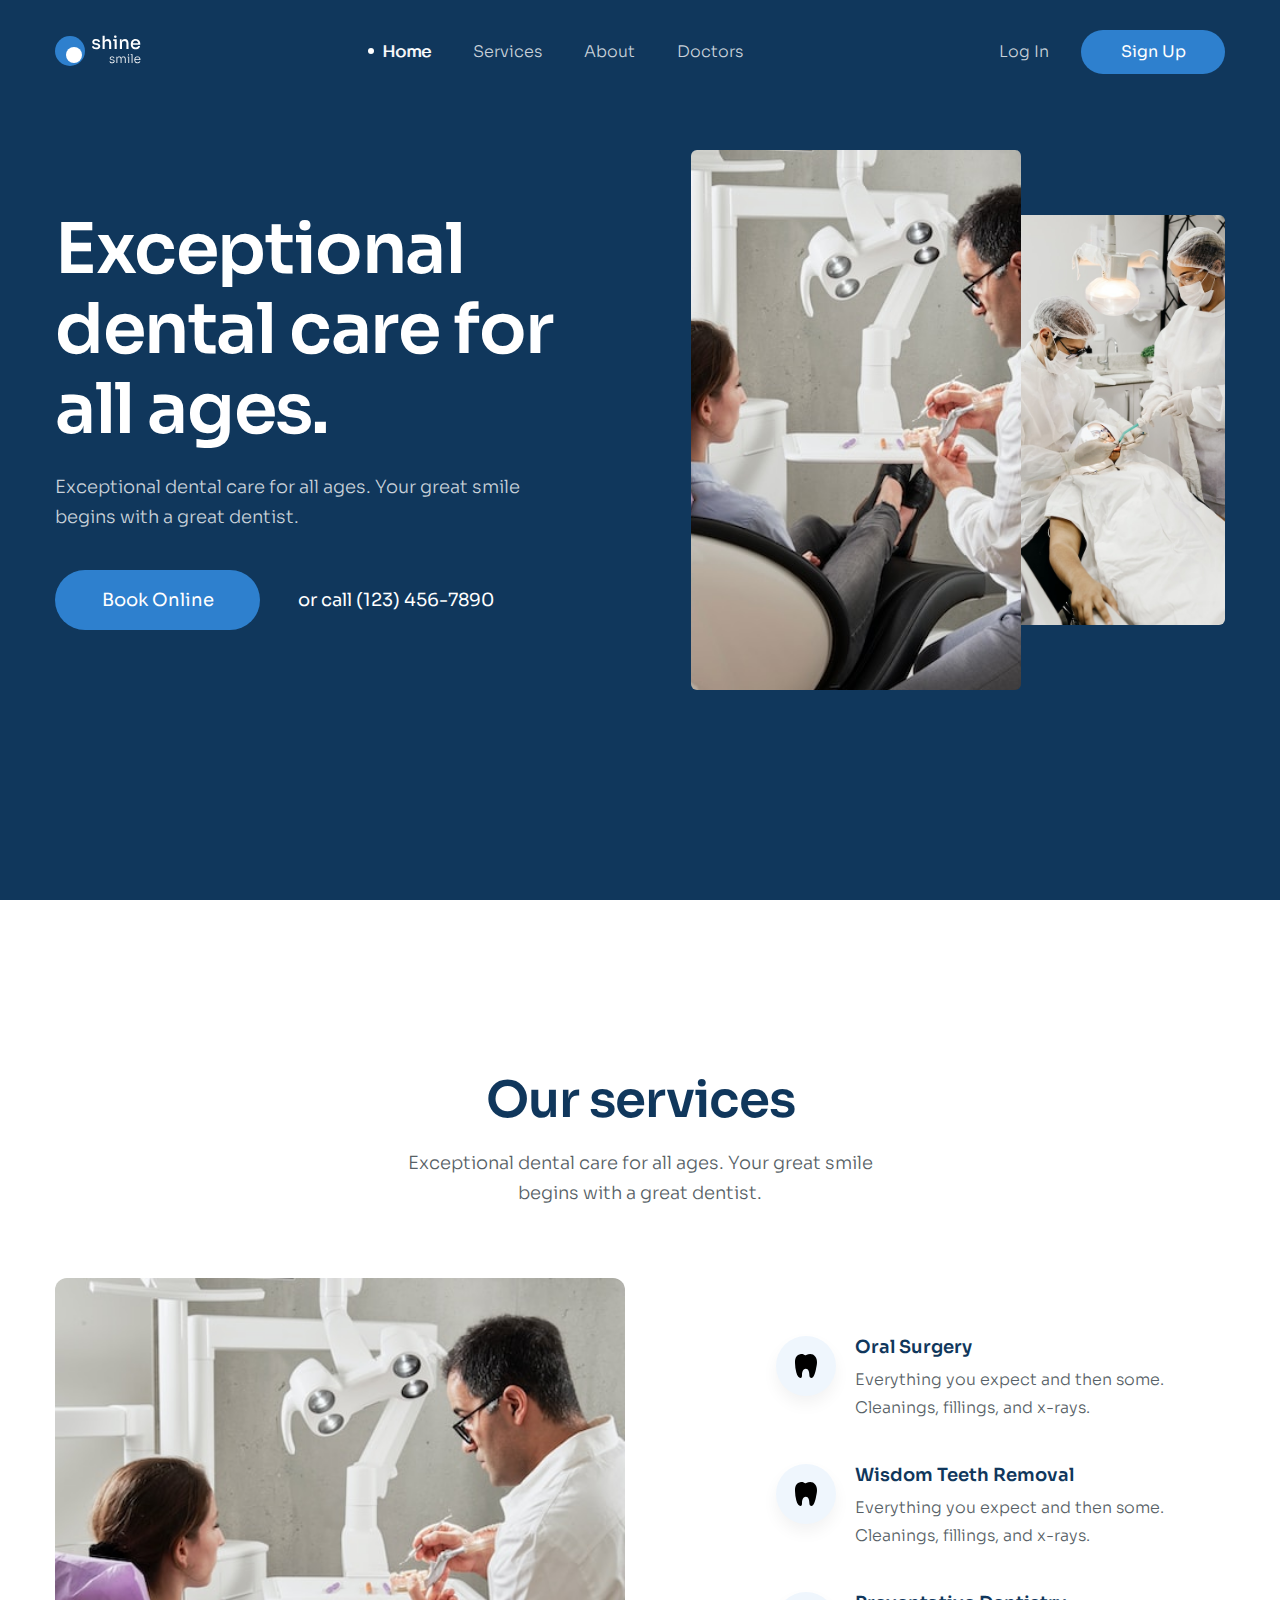
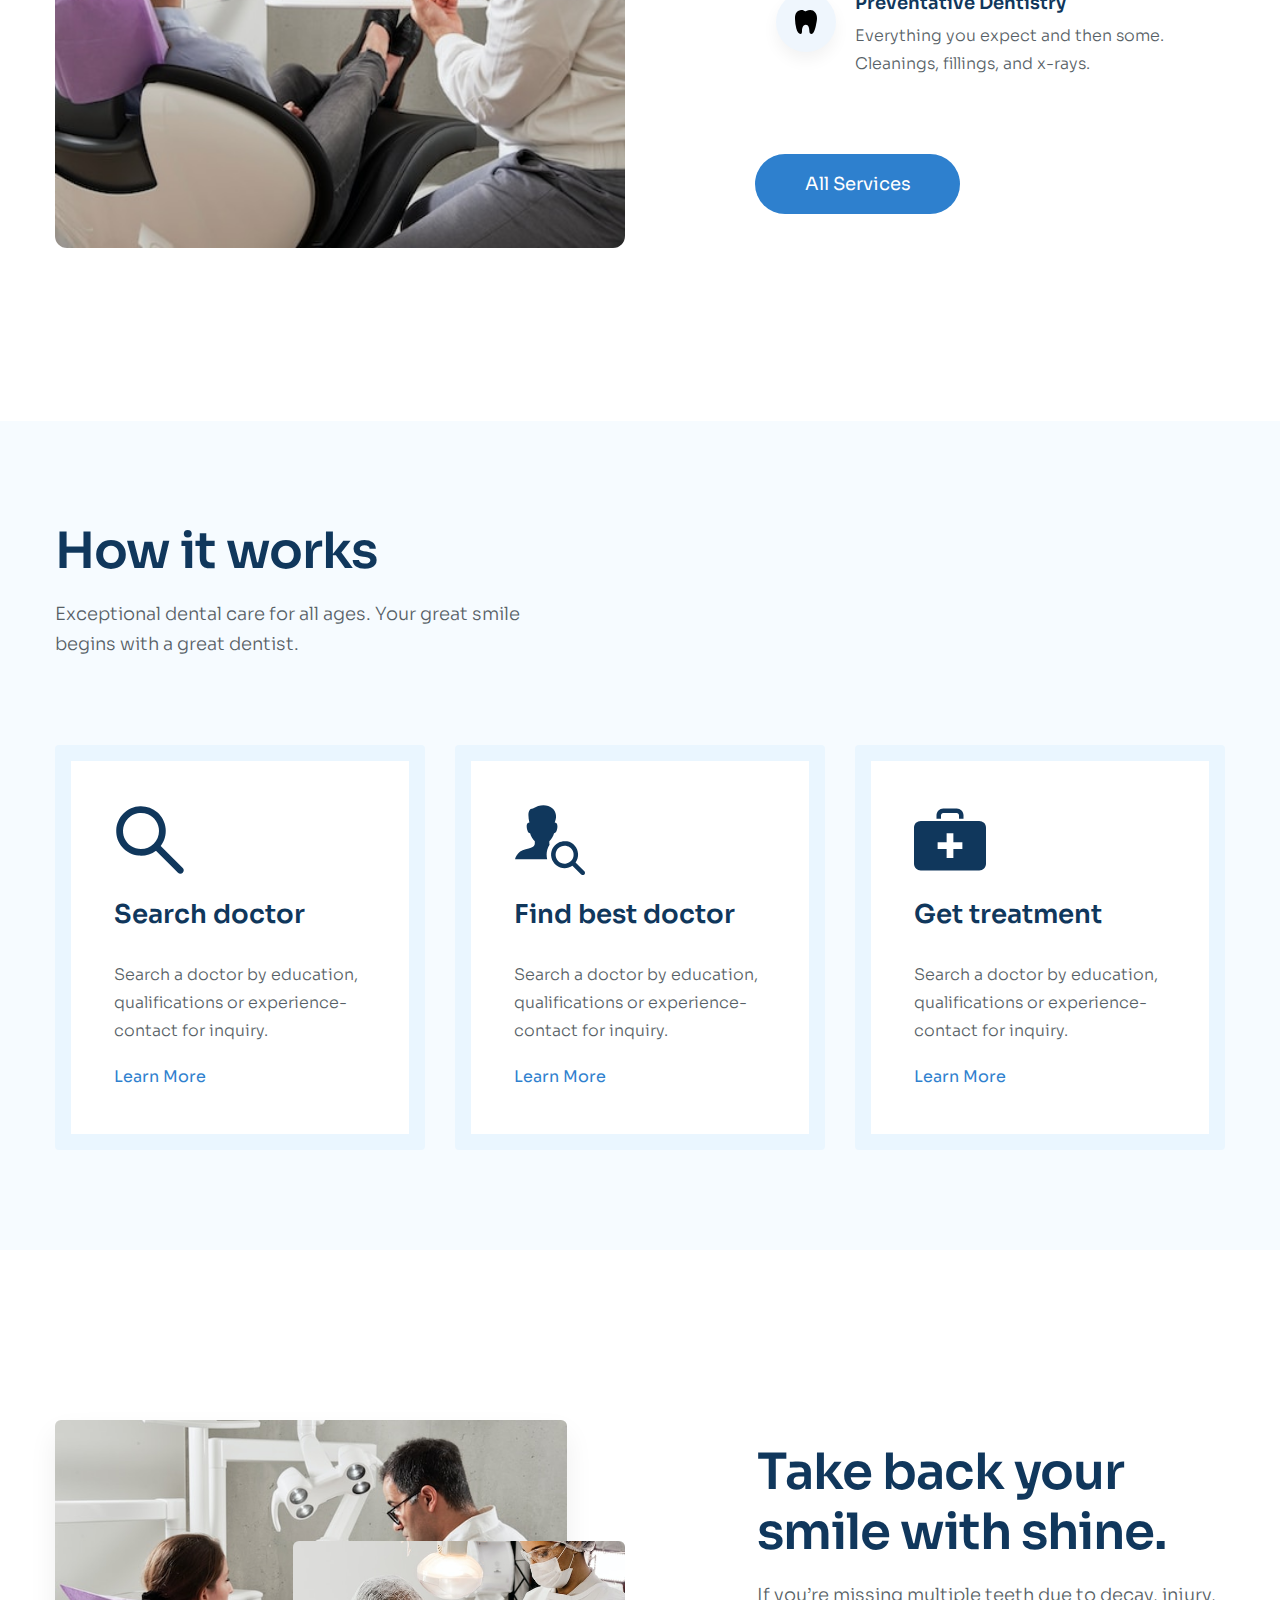
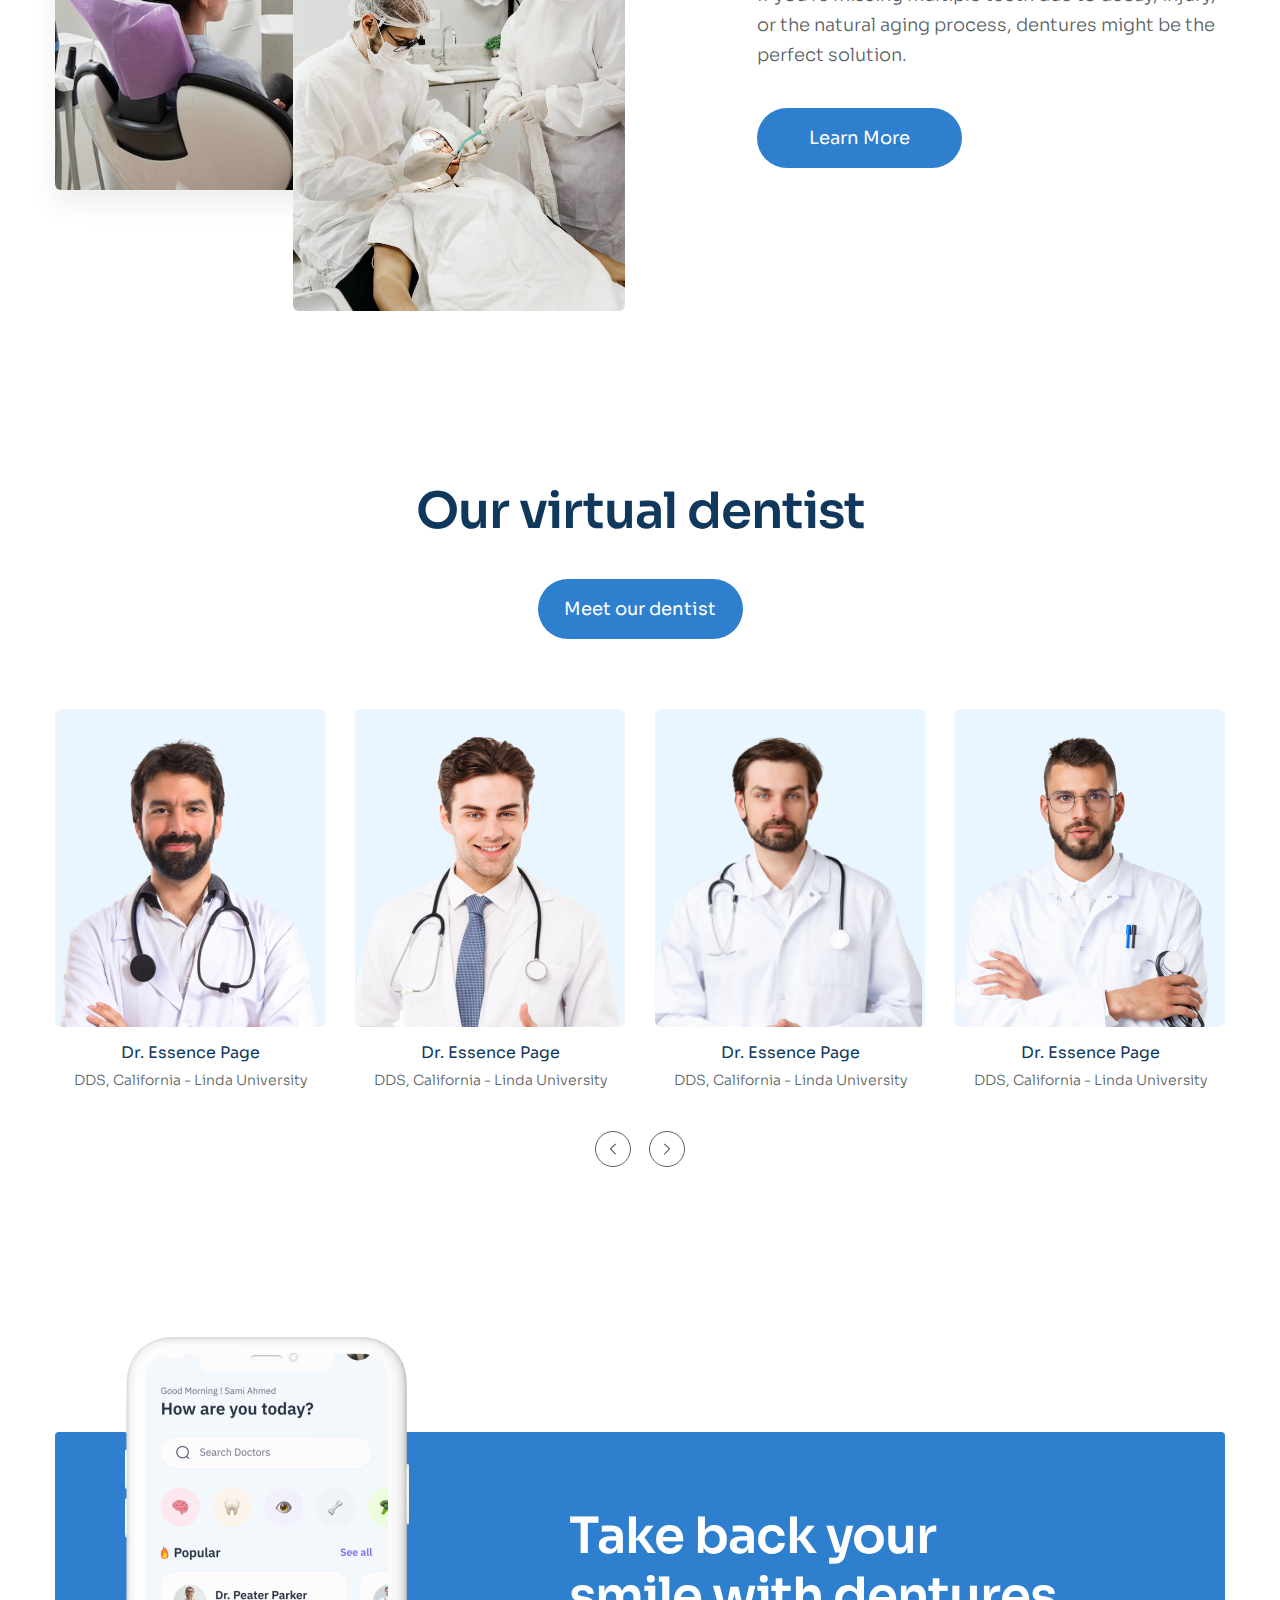
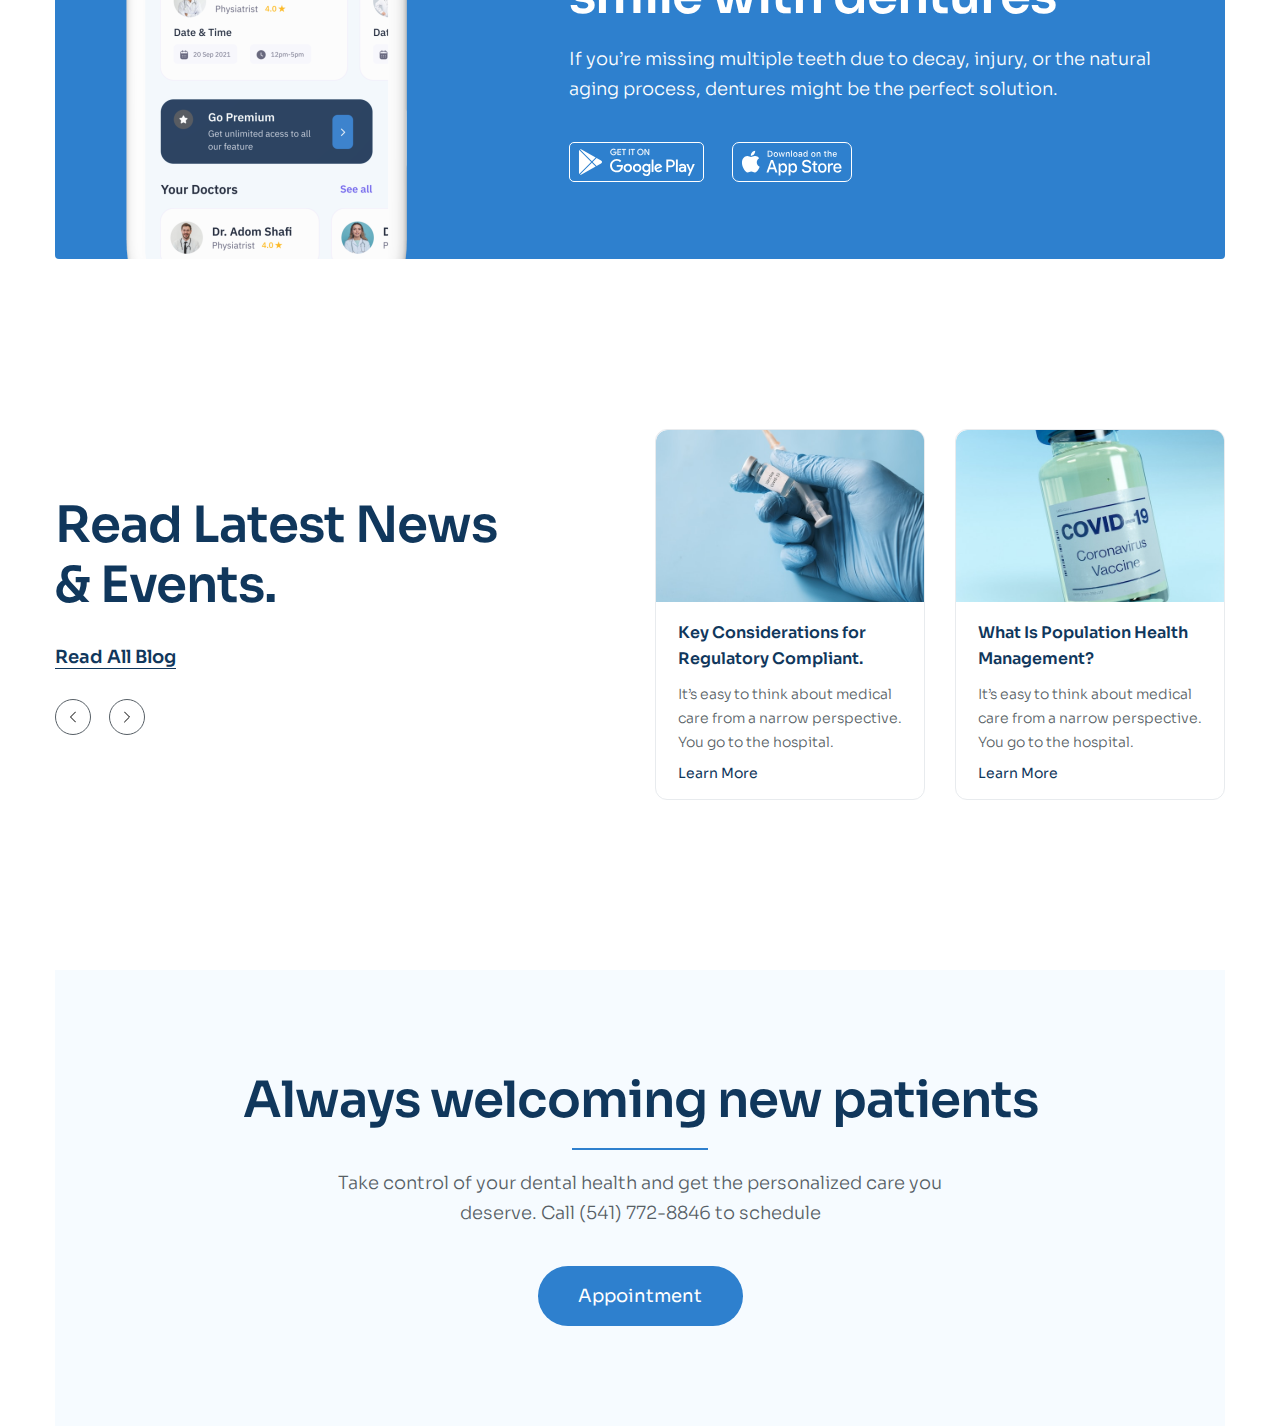
==== commit ee13d0e3: "#30 - Practicle 2: responsive team list & install" ====
--- a/Practicle-2/index.html
+++ b/Practicle-2/index.html
@@ -192,7 +192,7 @@
                       d="M256 48a208 208 0 1 1 0 416 208 208 0 1 1 0-416zm0 464A256 256 0 1 0 256 0a256 256 0 1 0 0 512zM175 175c-9.4 9.4-9.4 24.6 0 33.9l47 47-47 47c-9.4 9.4-9.4 24.6 0 33.9s24.6 9.4 33.9 0l47-47 47 47c9.4 9.4 24.6 9.4 33.9 0s9.4-24.6 0-33.9l-47-47 47-47c9.4-9.4 9.4-24.6 0-33.9s-24.6-9.4-33.9 0l-47 47-47-47c-9.4-9.4-24.6-9.4-33.9 0z" />
               </svg>
           </label>
-      </div>
+        </div>
         <!-- nav mobile -->
         <ul id="navbar__list--mobile"></ul>
          <!-- sử dụng js để copy navbar -->
@@ -201,8 +201,9 @@
           const navMobile = document.querySelector("#navbar__list--mobile");
           // sao chep
           navMobile.innerHTML = navPC.innerHTML;
-      </script>
-       </div>
+        </script>
+      </div>
+    </div>
     <!-- main -->
     <main>
       <!-- our service -->
--- a/Practicle-2/assets/css/responsive.css
+++ b/Practicle-2/assets/css/responsive.css
@@ -89,6 +89,7 @@
   .navbar__link:hover {
     background-color: #00ffff37;
   }
+
   /* khoi hero */
   .hero {
     flex-direction: column;
@@ -154,6 +155,56 @@
     width: 90%;
     text-align: start;
   }
+  /* work list */
+  .work__list {
+    grid-template-columns: 1fr;
+    row-gap: 30px;
+  }
+
+  /* about */
+  .about-row {
+    flex-direction: column;
+    row-gap: 30px;
+  }
+
+  .about__media {
+    width: 100%;
+  }
+
+  /* ẩn ảnh small */
+  .about__img--small {
+    display: none;
+  }
+
+  .about__img--big {
+    width: 100%;
+    border-radius: 15px;
+    margin: 25px auto;
+  }
+
+  .about-content {
+    width: 90%;
+    text-align: center;
+  }
+  /* team list */
+  .team__list {
+    grid-template-columns: repeat(2, 1fr);
+    row-gap: 30px;
+  }
+
+  .team-item__thumb {
+    margin: 0 auto;
+  }
+
+  /* install */
+  .install__img {
+    display: none;
+  }
+
+  .install__content {
+    width: 90%;
+    margin: 0 auto;
+  }
 }
 
 /* Tablet */
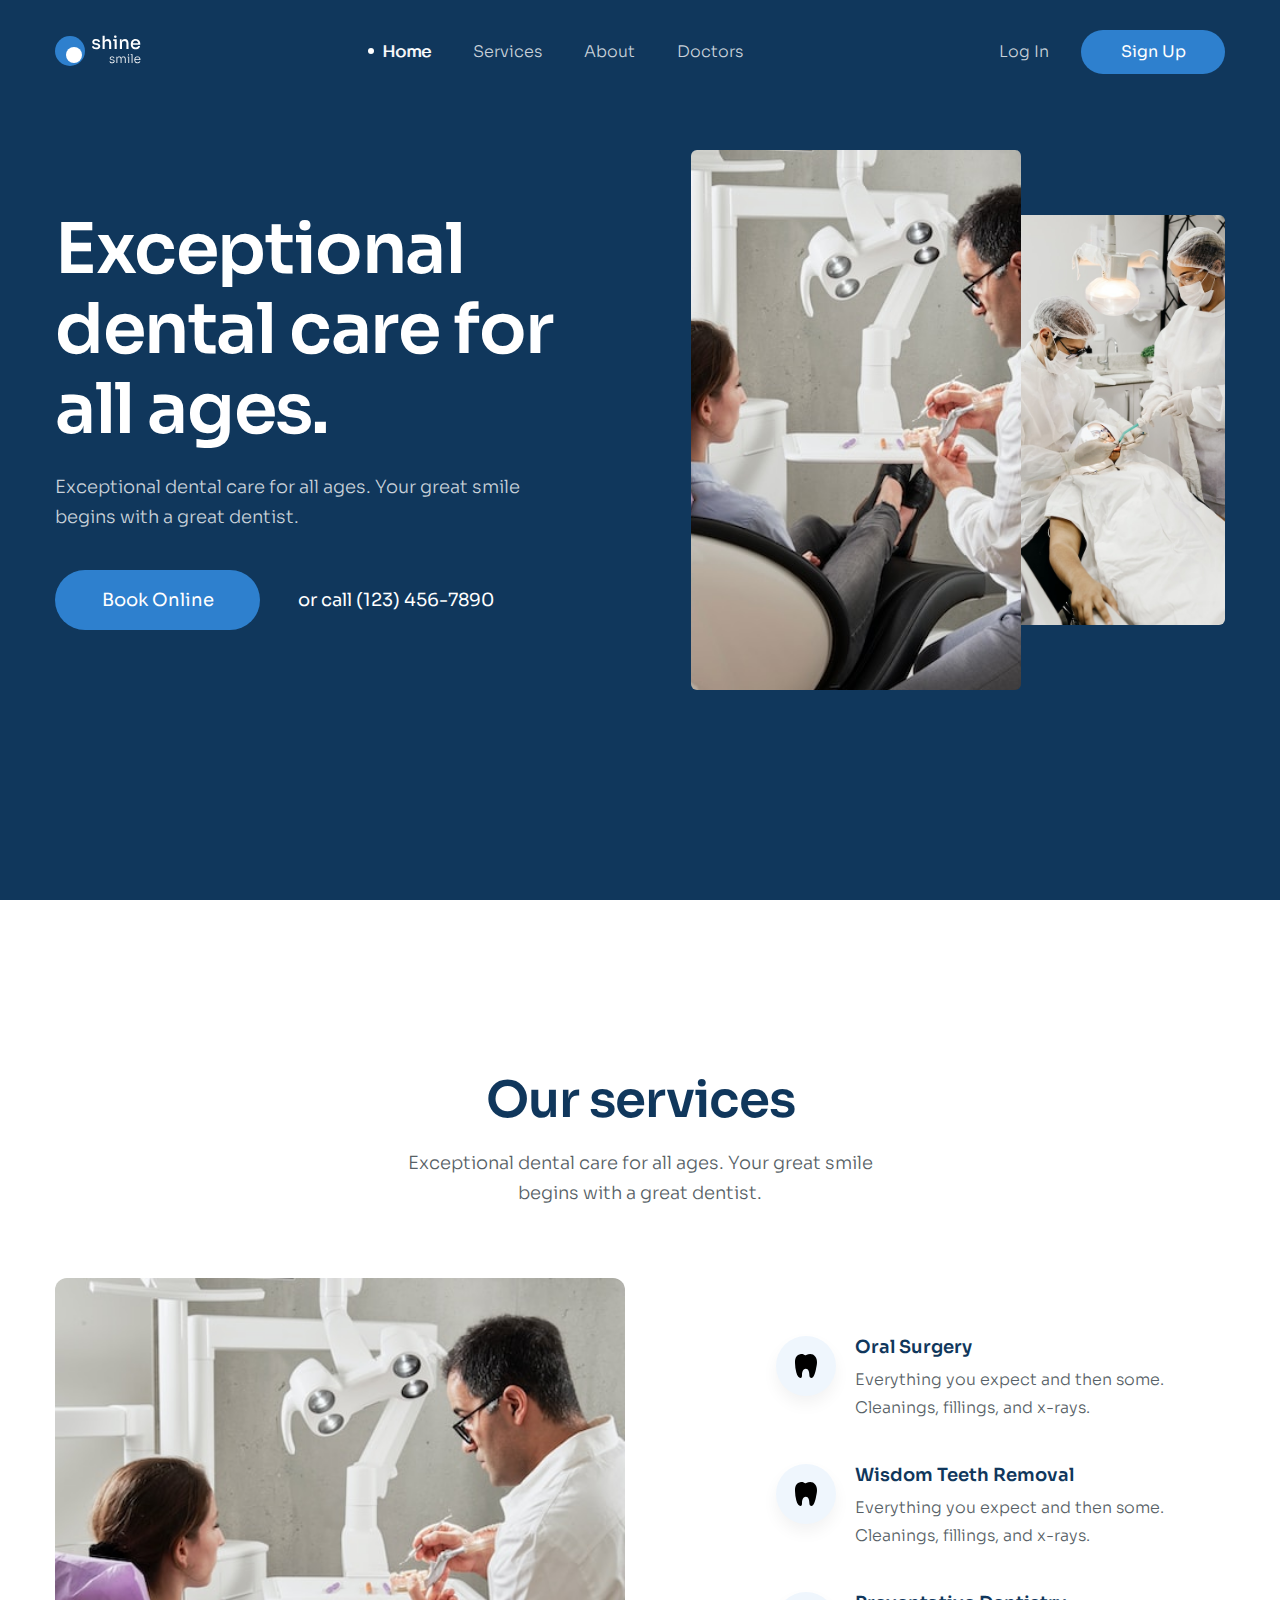
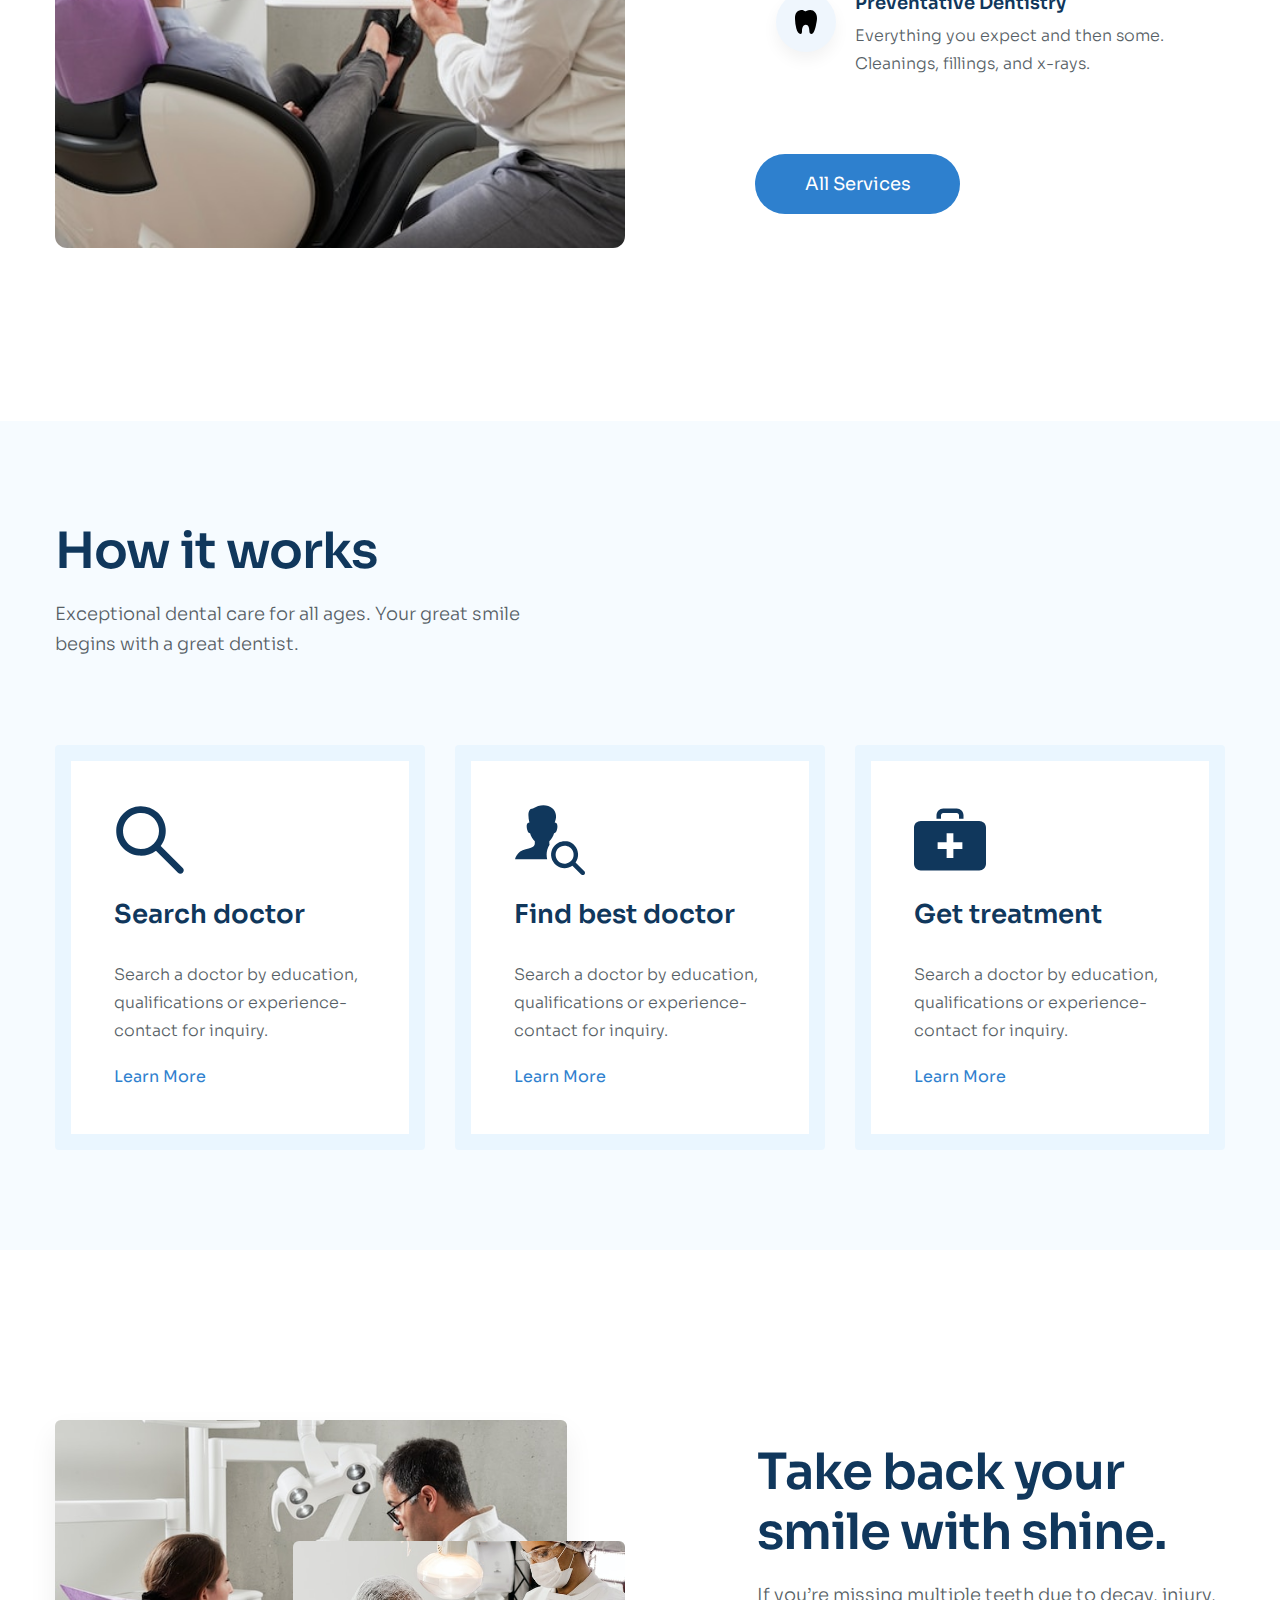
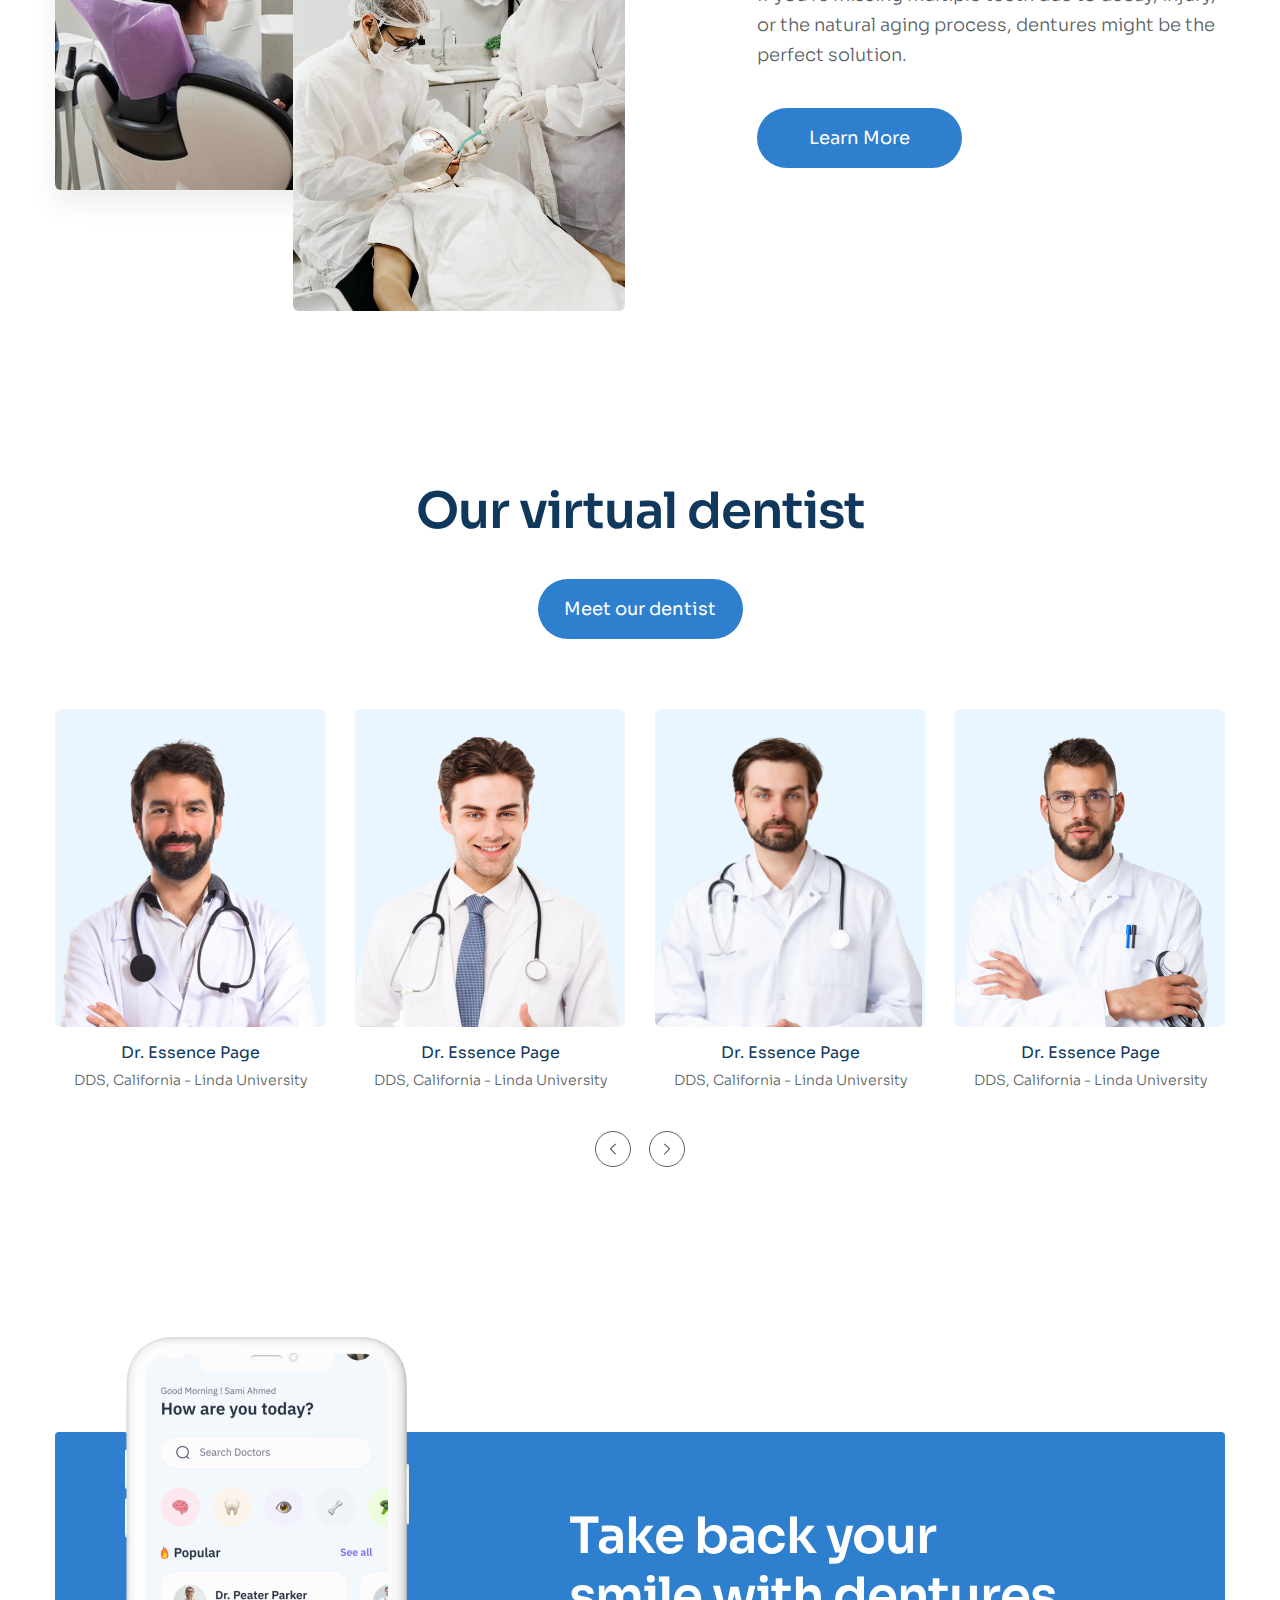
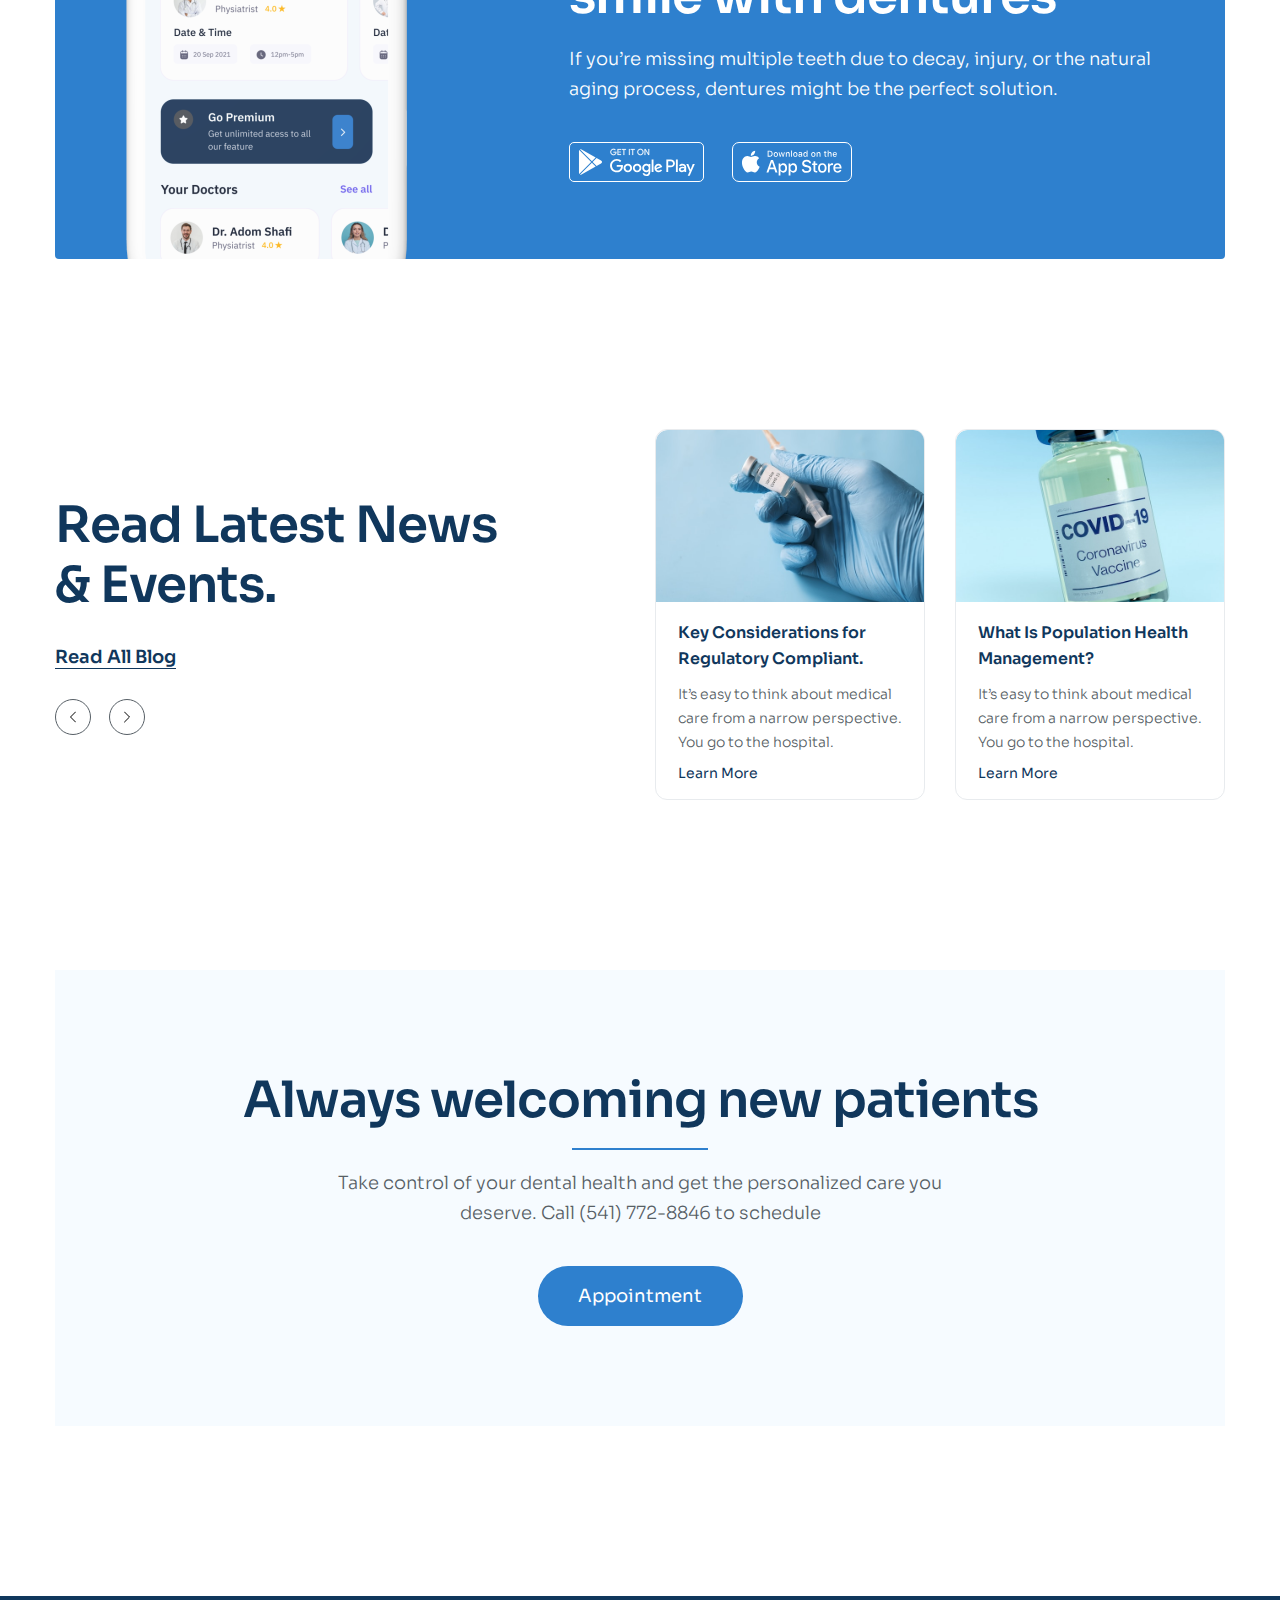
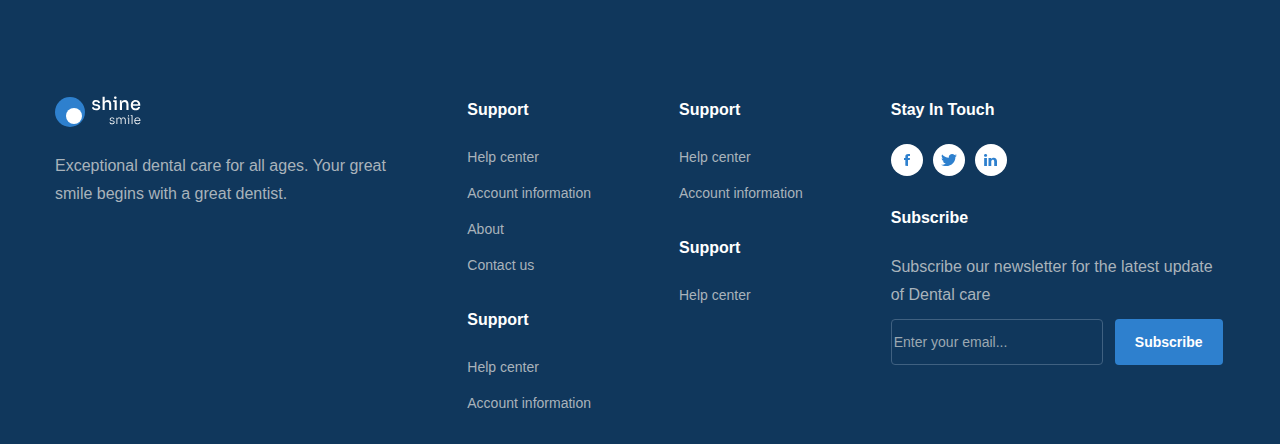
==== commit 30151759: "#31 - Practicle 2: responsive blog & footer" ====
--- a/Practicle-2/index.html
+++ b/Practicle-2/index.html
@@ -667,7 +667,7 @@
         <!-- top footer -->
         <div class="footer__top">
             <!-- column 1 -->
-            <div class="footer__column">
+            <div class="footer__column footer-hidden-tablet">
                 <!-- logo -->
                 <a href="./"><img src="./assets/img/logo.svg" alt="shine smile" class="logo"></a>
                 <p class="footer__desc">Exceptional dental care for all ages. Your great smile begins with a great
--- a/Practicle-2/assets/css/responsive.css
+++ b/Practicle-2/assets/css/responsive.css
@@ -205,17 +205,45 @@
     width: 90%;
     margin: 0 auto;
   }
+  /* blog */
+  .blog__inner {
+    flex-direction: column;
+    row-gap: 30px;
+  }
+
+  .blog__list {
+    order: 1;
+  }
+
+  .blog__content {
+    order: 2;
+    width: 90%;
+    display: flex;
+    flex-direction: column;
+    align-items: center;
+  }
+
+  .blog__heading {
+    max-width: 90%;
+  }
 }
 
 /* Tablet */
 @media (min-width: 768px) and (max-width: 991.98px) {
+  /* footer */
+  .footer-hidden-tablet {
+    display: none;
+  }
+
+  .footer__top {
+    grid-template-columns: 0.5fr 0.5fr 1fr;
+  }
+
+  .show-on-mobile {
+    display: none;
+  }
 }
 
 /* Mobile */
 @media (min-width: 767.98px) {
 }
-/*  */
-
-.footer {
-  display: none;
-}
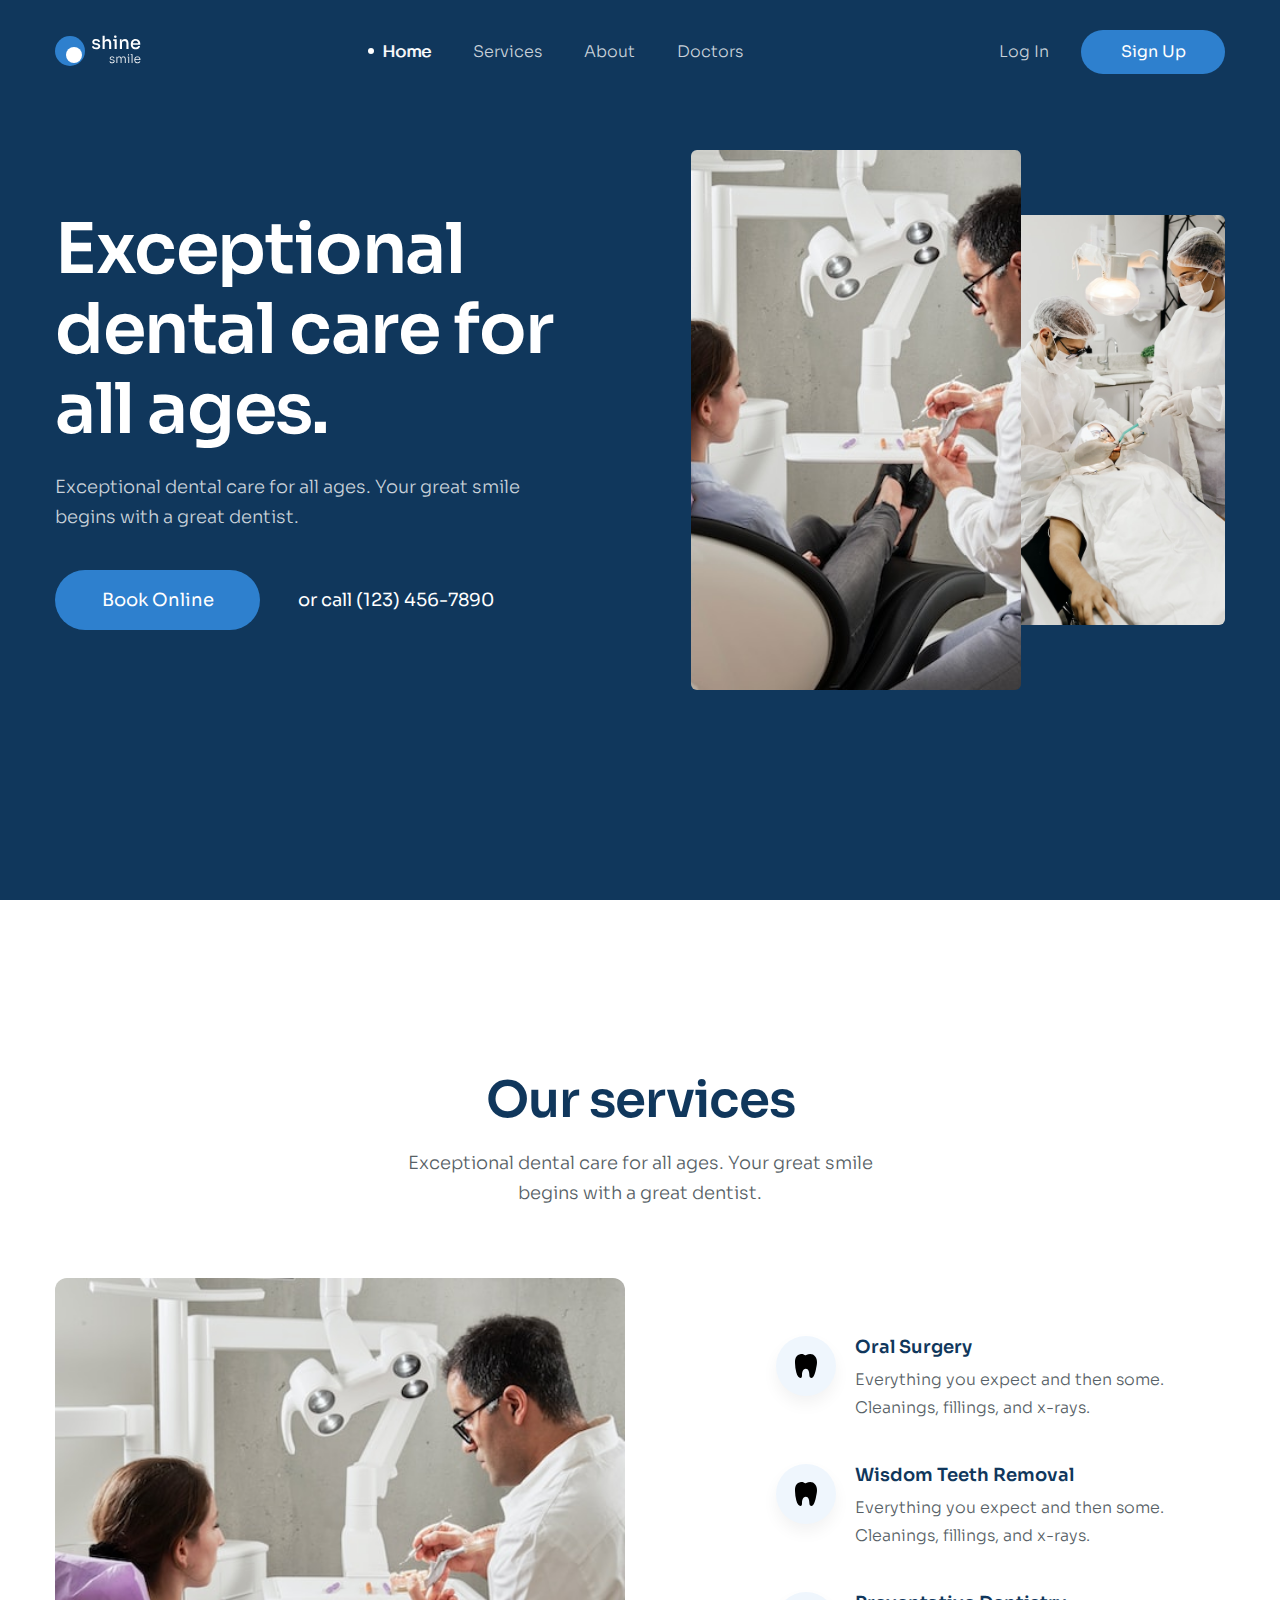
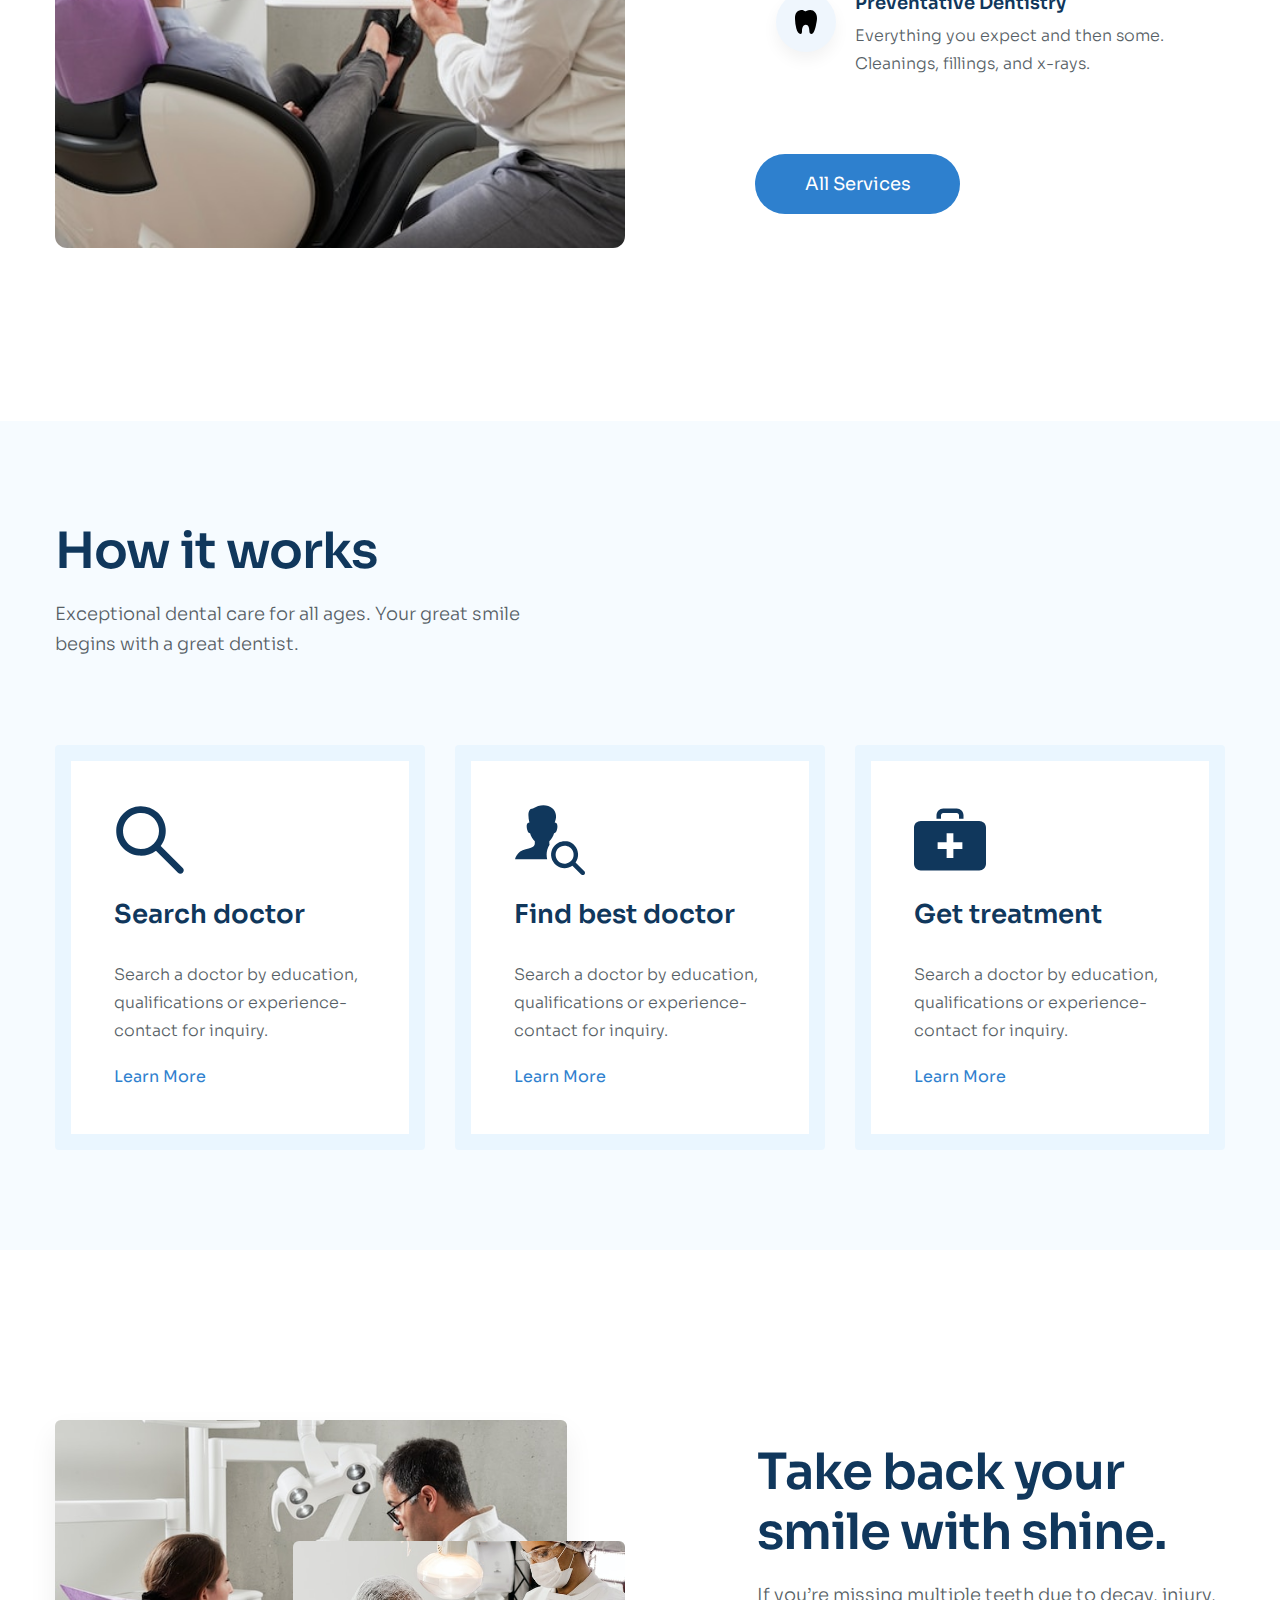
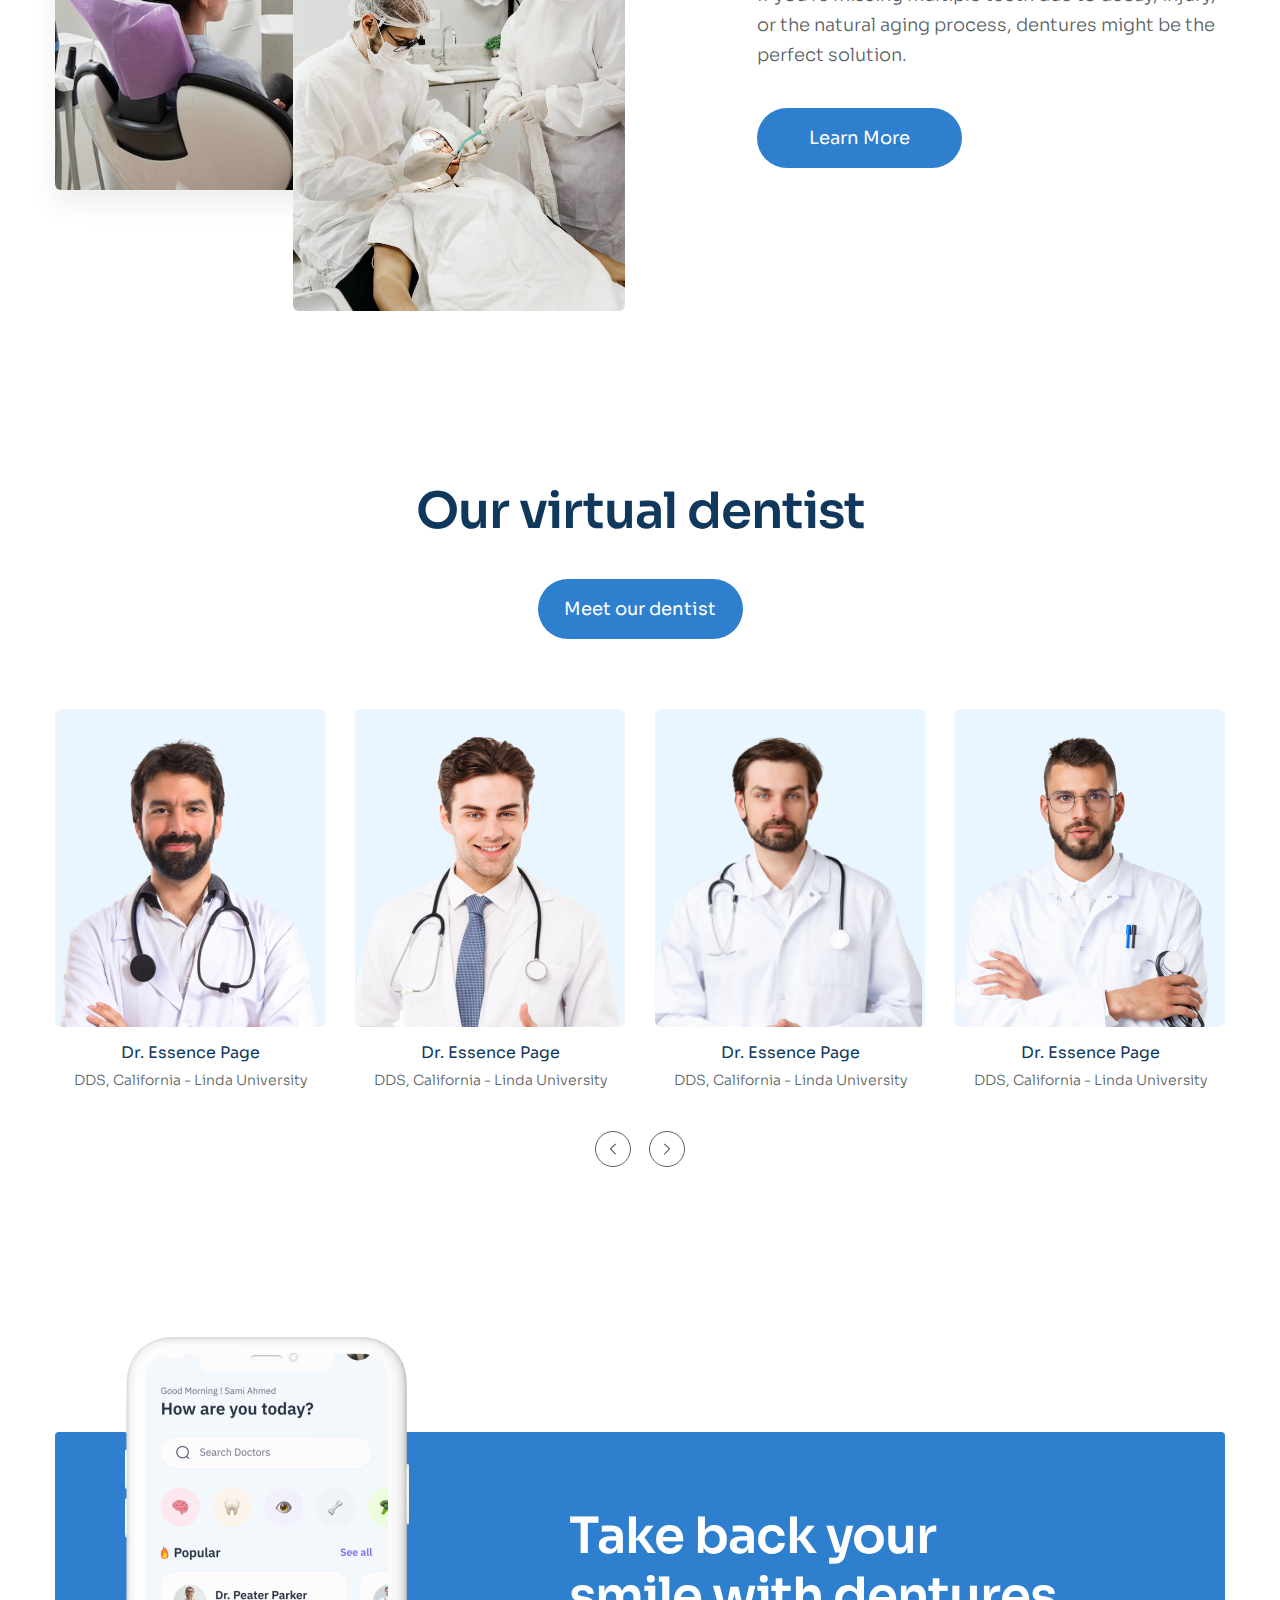
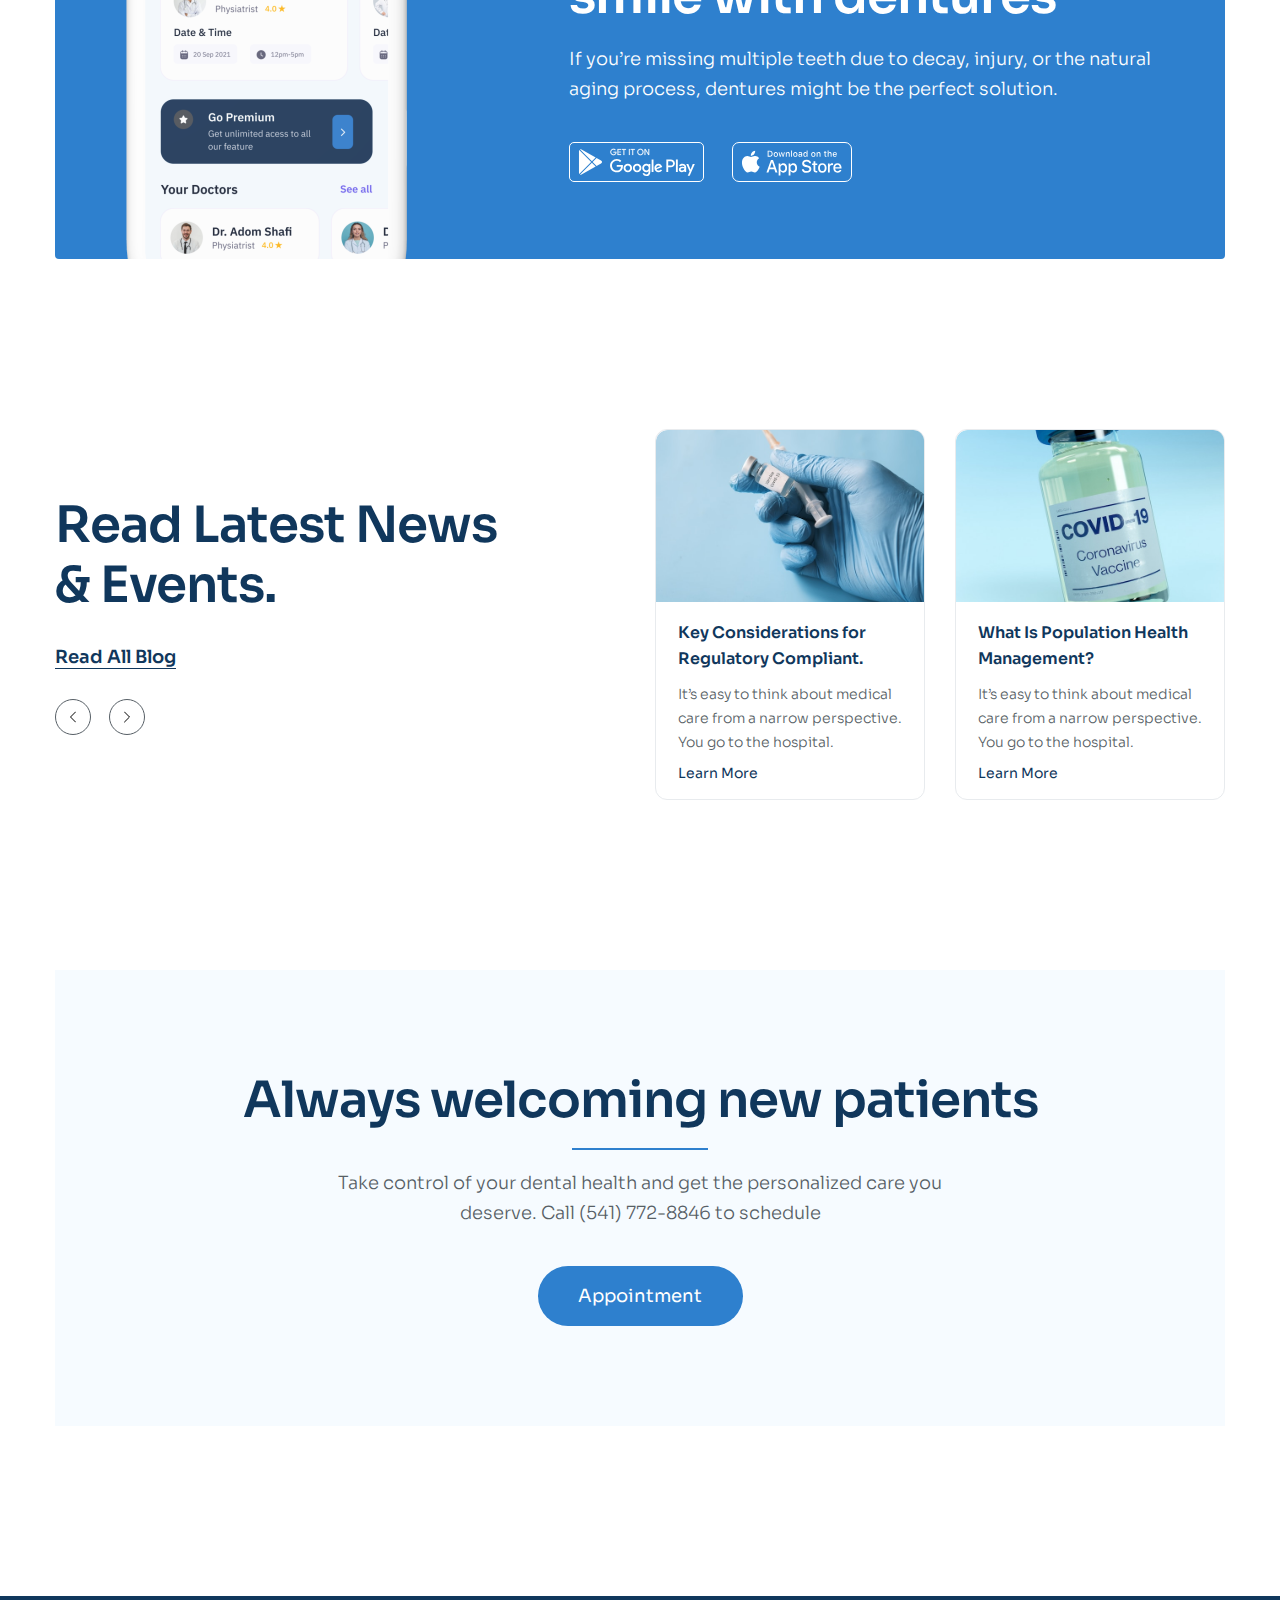
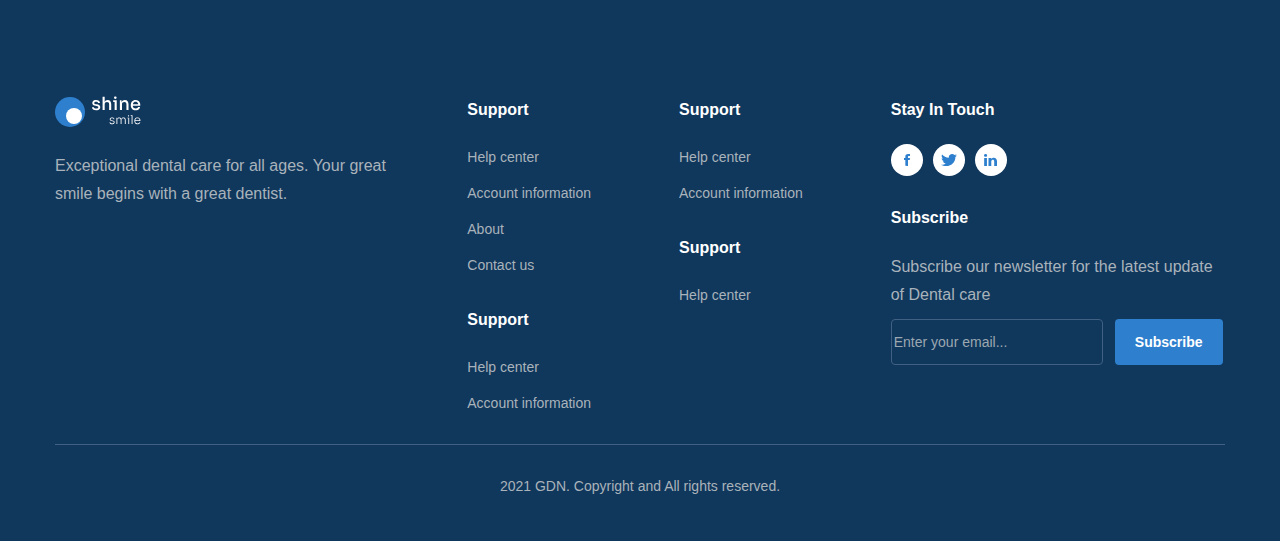
==== commit a32e7a3c: "#34 - Practicle 2: responsive mobile" ====
--- a/Practicle-2/index.html
+++ b/Practicle-2/index.html
@@ -96,7 +96,7 @@
     <link rel="stylesheet" href="./assets/css/responsive.css" />
     <title>Shine smile</title>
   </head>
-  <body >
+  <body>
     <!-- header -->
     <header class="header">
       <div class="container">
@@ -166,42 +166,74 @@
     </header>
     <!-- Tablet/mobile header -->
     <div class="mobile-header">
-      
       <!-- tablet/mobile menu -->
-      <input type="checkbox" name="menu-checkbox" id="menu-checkbox" class="menu-checkbox" hidden>
+      <input
+        type="checkbox"
+        name="menu-checkbox"
+        id="menu-checkbox"
+        class="menu-checkbox"
+        hidden
+      />
       <label for="menu-checkbox">
-          <svg class="menu-header__icon" xmlns="http://www.w3.org/2000/svg" viewBox="0 0 448 512">
-              <path fill="currentColor"
-                  d="M0 96C0 78.3 14.3 64 32 64H416c17.7 0 32 14.3 32 32s-14.3 32-32 32H32C14.3 128 0 113.7 0 96zM0 256c0-17.7 14.3-32 32-32H416c17.7 0 32 14.3 32 32s-14.3 32-32 32H32c-17.7 0-32-14.3-32-32zM448 416c0 17.7-14.3 32-32 32H32c-17.7 0-32-14.3-32-32s14.3-32 32-32H416c17.7 0 32 14.3 32 32z" />
-          </svg>
+        <svg
+          class="menu-header__icon"
+          xmlns="http://www.w3.org/2000/svg"
+          viewBox="0 0 448 512"
+        >
+          <path
+            fill="currentColor"
+            d="M0 96C0 78.3 14.3 64 32 64H416c17.7 0 32 14.3 32 32s-14.3 32-32 32H32C14.3 128 0 113.7 0 96zM0 256c0-17.7 14.3-32 32-32H416c17.7 0 32 14.3 32 32s-14.3 32-32 32H32c-17.7 0-32-14.3-32-32zM448 416c0 17.7-14.3 32-32 32H32c-17.7 0-32-14.3-32-32s14.3-32 32-32H416c17.7 0 32 14.3 32 32z"
+          />
+        </svg>
       </label>
-      
+
       <!-- overlay -->
       <label for="menu-checkbox" class="menu-overlay"></label>
 
       <!-- menu content -->
-       <div class="menu-drawer">
+      <div class="menu-drawer">
         <!-- menu top -->
         <div class="menu-drawer__top">
           <!-- logo -->
-          <a href="./"><img src="./assets/img/logo.svg" alt="shine smile" class="logo"></a>
+          <a href="./"
+            ><img src="./assets/img/logo.svg" alt="shine smile" class="logo"
+          /></a>
           <!-- icon close menu -->
           <label for="menu-checkbox">
-              <svg class="close__menu" xmlns="http://www.w3.org/2000/svg" viewBox="0 0 512 512">
-                  <path fill="currentColor"
-                      d="M256 48a208 208 0 1 1 0 416 208 208 0 1 1 0-416zm0 464A256 256 0 1 0 256 0a256 256 0 1 0 0 512zM175 175c-9.4 9.4-9.4 24.6 0 33.9l47 47-47 47c-9.4 9.4-9.4 24.6 0 33.9s24.6 9.4 33.9 0l47-47 47 47c9.4 9.4 24.6 9.4 33.9 0s9.4-24.6 0-33.9l-47-47 47-47c9.4-9.4 9.4-24.6 0-33.9s-24.6-9.4-33.9 0l-47 47-47-47c-9.4-9.4-24.6-9.4-33.9 0z" />
-              </svg>
+            <svg
+              class="close__menu"
+              xmlns="http://www.w3.org/2000/svg"
+              viewBox="0 0 512 512"
+            >
+              <path
+                fill="currentColor"
+                d="M256 48a208 208 0 1 1 0 416 208 208 0 1 1 0-416zm0 464A256 256 0 1 0 256 0a256 256 0 1 0 0 512zM175 175c-9.4 9.4-9.4 24.6 0 33.9l47 47-47 47c-9.4 9.4-9.4 24.6 0 33.9s24.6 9.4 33.9 0l47-47 47 47c9.4 9.4 24.6 9.4 33.9 0s9.4-24.6 0-33.9l-47-47 47-47c9.4-9.4 9.4-24.6 0-33.9s-24.6-9.4-33.9 0l-47 47-47-47c-9.4-9.4-24.6-9.4-33.9 0z"
+              />
+            </svg>
           </label>
         </div>
+
         <!-- nav mobile -->
         <ul id="navbar__list--mobile"></ul>
-         <!-- sử dụng js để copy navbar -->
-         <script>
+        <!-- sử dụng js để copy navbar -->
+        <script>
           const navPC = document.querySelector("#navbar__list--pc");
           const navMobile = document.querySelector("#navbar__list--mobile");
           // sao chep
           navMobile.innerHTML = navPC.innerHTML;
         </script>
+
+        <!-- separate ngăn cách  -->
+        <div class="separate"></div>
+        <!-- cta action -->
+        <div class="show-on-mobile">
+          <li class="navbar__item">
+            <a href="#!" class="navbar__link">Log In</a>
+          </li>
+          <li class="navbar__item">
+            <a href="#!" class="navbar__link">Sign Up</a>
+          </li>
+        </div>
       </div>
     </div>
     <!-- main -->
@@ -666,103 +698,133 @@
       <div class="container">
         <!-- top footer -->
         <div class="footer__top">
-            <!-- column 1 -->
-            <div class="footer__column footer-hidden-tablet">
-                <!-- logo -->
-                <a href="./"><img src="./assets/img/logo.svg" alt="shine smile" class="logo"></a>
-                <p class="footer__desc">Exceptional dental care for all ages. Your great smile begins with a great
-                    dentist.</p>
-
+          <!-- column 1 -->
+          <div class="footer__column footer-hidden-tablet">
+            <!-- logo -->
+            <a href="./"
+              ><img src="./assets/img/logo.svg" alt="shine smile" class="logo"
+            /></a>
+            <p class="footer__desc">
+              Exceptional dental care for all ages. Your great smile begins with
+              a great dentist.
+            </p>
+          </div>
+          <!-- column 2 -->
+          <div class="footer__column">
+            <h3 class="footer__heading">Support</h3>
+            <ul class="footer__list">
+              <li class="footer__item">
+                <a href="#!" class="footer__link">Help center</a>
+              </li>
+              <li class="footer__item">
+                <a href="#!" class="footer__link">Account information</a>
+              </li>
+              <li class="footer__item">
+                <a href="#!" class="footer__link">About</a>
+              </li>
+              <li class="footer__item">
+                <a href="#!" class="footer__link">Contact us</a>
+              </li>
+            </ul>
+            <h3 class="footer__heading">Support</h3>
+            <ul class="footer__list">
+              <li class="footer__item">
+                <a href="#!" class="footer__link">Help center</a>
+              </li>
+              <li class="footer__item">
+                <a href="#!" class="footer__link">Account information</a>
+              </li>
+            </ul>
+          </div>
+          <!-- column 3 -->
+          <div class="footer__column">
+            <h3 class="footer__heading">Support</h3>
+            <ul class="footer__list">
+              <li class="footer__item">
+                <a href="#!" class="footer__link">Help center</a>
+              </li>
+              <li class="footer__item">
+                <a href="#!" class="footer__link">Account information</a>
+              </li>
+            </ul>
+
+            <h3 class="footer__heading">Support</h3>
+            <ul class="footer__list">
+              <li class="footer__item">
+                <a href="#!" class="footer__link">Help center</a>
+              </li>
+            </ul>
+          </div>
+          <!-- column 4 -->
+          <div class="footer__column">
+            <h3 class="footer__heading">Stay In Touch</h3>
+            <div class="footer__social">
+              <a href="#!" class="footer__social-btn">
+                <svg
+                  xmlns="http://www.w3.org/2000/svg"
+                  width="6"
+                  height="12"
+                  viewBox="0 0 6 12"
+                  fill="none"
+                >
+                  <path
+                    d="M3.98981 11.9358V6.0302H5.76473L6 3.9517H3.98981L3.9928 2.91132C3.9928 2.3692 4.0477 2.07885 4.87783 2.07885H5.98755V0H4.21224C2.07977 0 1.32931 1.00825 1.32931 2.70405V3.95186H0V6.03055H1.32931V11.8521C1.84718 11.9489 2.38257 12 2.93075 12C3.28487 12 3.63863 11.9786 3.98981 11.9358Z"
+                    fill="currentColor"
+                  />
+                </svg>
+              </a>
+              <a href="#!" class="footer__social-btn">
+                <svg
+                  xmlns="http://www.w3.org/2000/svg"
+                  width="16"
+                  height="12"
+                  viewBox="0 0 16 12"
+                  fill="none"
+                >
+                  <path
+                    d="M16 1.42062C15.405 1.66154 14.771 1.82123 14.11 1.89877C14.79 1.524 15.309 0.935077 15.553 0.225231C14.919 0.574154 14.219 0.820615 13.473 0.958154C12.871 0.366462 12.013 0 11.077 0C9.261 0 7.799 1.36062 7.799 3.02862C7.799 3.26862 7.821 3.49938 7.875 3.71908C5.148 3.59631 2.735 2.38985 1.114 0.552C0.831 1.00523 0.665 1.524 0.665 2.08246C0.665 3.13108 1.25 4.06062 2.122 4.59877C1.595 4.58954 1.078 4.44831 0.64 4.22585C0.64 4.23508 0.64 4.24708 0.64 4.25908C0.64 5.73046 1.777 6.95262 3.268 7.23415C3.001 7.30154 2.71 7.33385 2.408 7.33385C2.198 7.33385 1.986 7.32277 1.787 7.28215C2.212 8.48123 3.418 9.36277 4.852 9.39138C3.736 10.1972 2.319 10.6828 0.785 10.6828C0.516 10.6828 0.258 10.6717 0 10.6412C1.453 11.5062 3.175 12 5.032 12C11.068 12 14.368 7.38462 14.368 3.384C14.368 3.25015 14.363 3.12092 14.356 2.99262C15.007 2.56615 15.554 2.03354 16 1.42062Z"
+                    fill="currentColor"
+                  />
+                </svg>
+              </a>
+              <a href="#!" class="footer__social-btn">
+                <svg
+                  xmlns="http://www.w3.org/2000/svg"
+                  width="13"
+                  height="12"
+                  viewBox="0 0 13 12"
+                  fill="none"
+                >
+                  <path
+                    d="M0 1.39394C0 0.989891 0.146401 0.656558 0.439189 0.393939C0.731978 0.131309 1.11262 0 1.58108 0C2.04119 0 2.41344 0.129285 2.69788 0.387879C2.99066 0.654545 3.13707 1.00201 3.13707 1.4303C3.13707 1.81818 2.99486 2.14141 2.71042 2.4C2.41764 2.66667 2.03282 2.8 1.55598 2.8H1.54344C1.08333 2.8 0.711072 2.66667 0.426641 2.4C0.142209 2.13333 0 1.79798 0 1.39394ZM0.163127 12V3.90303H2.94884V12H0.163127ZM4.49228 12H7.27799V7.47879C7.27799 7.19595 7.31146 6.97777 7.37838 6.82424C7.49549 6.54949 7.67326 6.31716 7.91168 6.12727C8.1501 5.93737 8.44916 5.84242 8.80888 5.84242C9.74582 5.84242 10.2143 6.45252 10.2143 7.67273V12H13V7.35758C13 6.16161 12.7072 5.25455 12.1216 4.63636C11.536 4.01818 10.7622 3.70909 9.80019 3.70909C8.72104 3.70909 7.88031 4.15758 7.27799 5.05455V5.07879H7.26544L7.27799 5.05455V3.90303H4.49228C4.509 4.16161 4.51737 4.96565 4.51737 6.31515C4.51737 7.66464 4.509 9.55959 4.49228 12Z"
+                    fill="currentColor"
+                  />
+                </svg>
+              </a>
             </div>
-            <!-- column 2 -->
-            <div class="footer__column">
-                <h3 class="footer__heading">Support</h3>
-                <ul class="footer__list">
-                    <li class="footer__item">
-                        <a href="#!" class="footer__link">Help center</a>
-                    </li>
-                    <li class="footer__item">
-                        <a href="#!" class="footer__link">Account information</a>
-                    </li>
-                    <li class="footer__item">
-                        <a href="#!" class="footer__link">About</a>
-                    </li>
-                    <li class="footer__item">
-                        <a href="#!" class="footer__link">Contact us</a>
-                    </li>
-                </ul>
-                <h3 class="footer__heading">Support</h3>
-                <ul class="footer__list">
-                    <li class="footer__item">
-                        <a href="#!" class="footer__link">Help center</a>
-                    </li>
-                    <li class="footer__item">
-                        <a href="#!" class="footer__link">Account information</a>
-                    </li>
-
-                </ul>
-            </div>
-            <!-- column 3 -->
-            <div class="footer__column">
-                <h3 class="footer__heading">Support</h3>
-                <ul class="footer__list">
-                    <li class="footer__item">
-                        <a href="#!" class="footer__link">Help center</a>
-                    </li>
-                    <li class="footer__item">
-                        <a href="#!" class="footer__link">Account information</a>
-                    </li>
-
-                </ul>
-
-                <h3 class="footer__heading">Support</h3>
-                <ul class="footer__list">
-                    <li class="footer__item">
-                        <a href="#!" class="footer__link">Help center</a>
-                    </li>
-                </ul>
-            </div>
-            <!-- column 4 -->
-            <div class="footer__column">
-                <h3 class="footer__heading">Stay In Touch</h3>
-                <div class="footer__social">
-                    <a href="#!" class="footer__social-btn">
-                        <svg xmlns="http://www.w3.org/2000/svg" width="6" height="12" viewBox="0 0 6 12"
-                            fill="none">
-                            <path
-                                d="M3.98981 11.9358V6.0302H5.76473L6 3.9517H3.98981L3.9928 2.91132C3.9928 2.3692 4.0477 2.07885 4.87783 2.07885H5.98755V0H4.21224C2.07977 0 1.32931 1.00825 1.32931 2.70405V3.95186H0V6.03055H1.32931V11.8521C1.84718 11.9489 2.38257 12 2.93075 12C3.28487 12 3.63863 11.9786 3.98981 11.9358Z"
-                                fill="currentColor" />
-                        </svg>
-                    </a>
-                    <a href="#!" class="footer__social-btn">
-                        <svg xmlns="http://www.w3.org/2000/svg" width="16" height="12" viewBox="0 0 16 12"
-                            fill="none">
-                            <path
-                                d="M16 1.42062C15.405 1.66154 14.771 1.82123 14.11 1.89877C14.79 1.524 15.309 0.935077 15.553 0.225231C14.919 0.574154 14.219 0.820615 13.473 0.958154C12.871 0.366462 12.013 0 11.077 0C9.261 0 7.799 1.36062 7.799 3.02862C7.799 3.26862 7.821 3.49938 7.875 3.71908C5.148 3.59631 2.735 2.38985 1.114 0.552C0.831 1.00523 0.665 1.524 0.665 2.08246C0.665 3.13108 1.25 4.06062 2.122 4.59877C1.595 4.58954 1.078 4.44831 0.64 4.22585C0.64 4.23508 0.64 4.24708 0.64 4.25908C0.64 5.73046 1.777 6.95262 3.268 7.23415C3.001 7.30154 2.71 7.33385 2.408 7.33385C2.198 7.33385 1.986 7.32277 1.787 7.28215C2.212 8.48123 3.418 9.36277 4.852 9.39138C3.736 10.1972 2.319 10.6828 0.785 10.6828C0.516 10.6828 0.258 10.6717 0 10.6412C1.453 11.5062 3.175 12 5.032 12C11.068 12 14.368 7.38462 14.368 3.384C14.368 3.25015 14.363 3.12092 14.356 2.99262C15.007 2.56615 15.554 2.03354 16 1.42062Z"
-                                fill="currentColor" />
-                        </svg>
-                    </a>
-                    <a href="#!" class="footer__social-btn">
-                        <svg xmlns="http://www.w3.org/2000/svg" width="13" height="12" viewBox="0 0 13 12"
-                            fill="none">
-                            <path
-                                d="M0 1.39394C0 0.989891 0.146401 0.656558 0.439189 0.393939C0.731978 0.131309 1.11262 0 1.58108 0C2.04119 0 2.41344 0.129285 2.69788 0.387879C2.99066 0.654545 3.13707 1.00201 3.13707 1.4303C3.13707 1.81818 2.99486 2.14141 2.71042 2.4C2.41764 2.66667 2.03282 2.8 1.55598 2.8H1.54344C1.08333 2.8 0.711072 2.66667 0.426641 2.4C0.142209 2.13333 0 1.79798 0 1.39394ZM0.163127 12V3.90303H2.94884V12H0.163127ZM4.49228 12H7.27799V7.47879C7.27799 7.19595 7.31146 6.97777 7.37838 6.82424C7.49549 6.54949 7.67326 6.31716 7.91168 6.12727C8.1501 5.93737 8.44916 5.84242 8.80888 5.84242C9.74582 5.84242 10.2143 6.45252 10.2143 7.67273V12H13V7.35758C13 6.16161 12.7072 5.25455 12.1216 4.63636C11.536 4.01818 10.7622 3.70909 9.80019 3.70909C8.72104 3.70909 7.88031 4.15758 7.27799 5.05455V5.07879H7.26544L7.27799 5.05455V3.90303H4.49228C4.509 4.16161 4.51737 4.96565 4.51737 6.31515C4.51737 7.66464 4.509 9.55959 4.49228 12Z"
-                                fill="currentColor" />
-                        </svg>
-                    </a>
-
-                </div>
-
-                <h3 class="footer__heading">Subscribe</h3>
-                <p class="footer__desc">Subscribe our newsletter for the latest update of Dental care</p>
-
-                <form class="footer-form" action="">
-                    <input type="email" class="footer-form__input" placeholder="Enter your email...">
-                    <button class="footer-form__submit">Subscribe</button>
-                </form>
-            </div>
-        </div>
-
+
+            <h3 class="footer__heading">Subscribe</h3>
+            <p class="footer__desc">
+              Subscribe our newsletter for the latest update of Dental care
+            </p>
+
+            <form class="footer-form" action="">
+              <input
+                type="email"
+                class="footer-form__input"
+                placeholder="Enter your email..."
+              />
+              <button class="footer-form__submit">Subscribe</button>
+            </form>
+          </div>
+        </div>
+        <!-- copyright -->
+        <div class="footer__copyright">
+          <p class="footer__copyright-text">
+            2021 GDN. Copyright and All rights reserved.
+          </p>
+        </div>
+      </div>
     </section>
   </body>
 </html>
--- a/Practicle-2/assets/css/responsive.css
+++ b/Practicle-2/assets/css/responsive.css
@@ -245,5 +245,110 @@
 }
 
 /* Mobile */
-@media (min-width: 767.98px) {
+@media (max-width: 767.98px) {
+  .header__action {
+    display: none;
+  }
+
+  .menu-header__icon {
+    top: 16px;
+  }
+
+  .menu-drawer {
+    inset: 0 20% 0 0;
+    padding: 40px;
+  }
+  .navbar__item {
+    list-style-type: none;
+  }
+
+  /* thêm vạch kẻ ngăn cta group */
+  .separate {
+    border-top: 1.5px solid #8c8b8b;
+    margin-top: 10px;
+  }
+  /* hero */
+  .hero__img-small {
+    display: none;
+  }
+
+  .hero__img-large {
+    width: 100%;
+    height: auto;
+  }
+  .hero__heading {
+    font-size: 3rem;
+  }
+  .hero__row {
+    flex-direction: column;
+    row-gap: 20px;
+  }
+  /* service */
+  .service {
+    padding: 70px 0;
+  }
+
+  .service__desc {
+    width: 93%;
+  }
+
+  .service__img {
+    height: auto;
+  }
+  /* work */
+  .work__desc {
+    width: 100%;
+  }
+
+  .work-item {
+    padding: 20px;
+  }
+  /* about */
+  .about {
+    margin-top: 20px;
+    padding: 40px 0;
+  }
+
+  .section-heading {
+    font-size: 3rem;
+  }
+  /* team */
+  .team__list {
+    grid-template-columns: 1fr;
+  }
+  /* install */
+  .install__inner {
+    margin: 40px 0;
+    padding: 0 8px;
+  }
+
+  .install__content {
+    min-width: 250px;
+  }
+
+  .install__desc {
+    font-size: 1.3rem;
+  }
+  /* blog */
+  .blog__list {
+    grid-template-columns: 1fr;
+    row-gap: 30px;
+  }
+
+  .blog__heading {
+    text-align: center;
+  }
+  /* appointment */
+  .appointment__inner {
+    padding: 30px 5px;
+  }
+  /* footer */
+  .footer__top {
+    grid-template-columns: 1fr;
+    row-gap: 30px;
+  }
+
+  .footer__copyright {
+    margin-top: 20px;
+  }
 }
